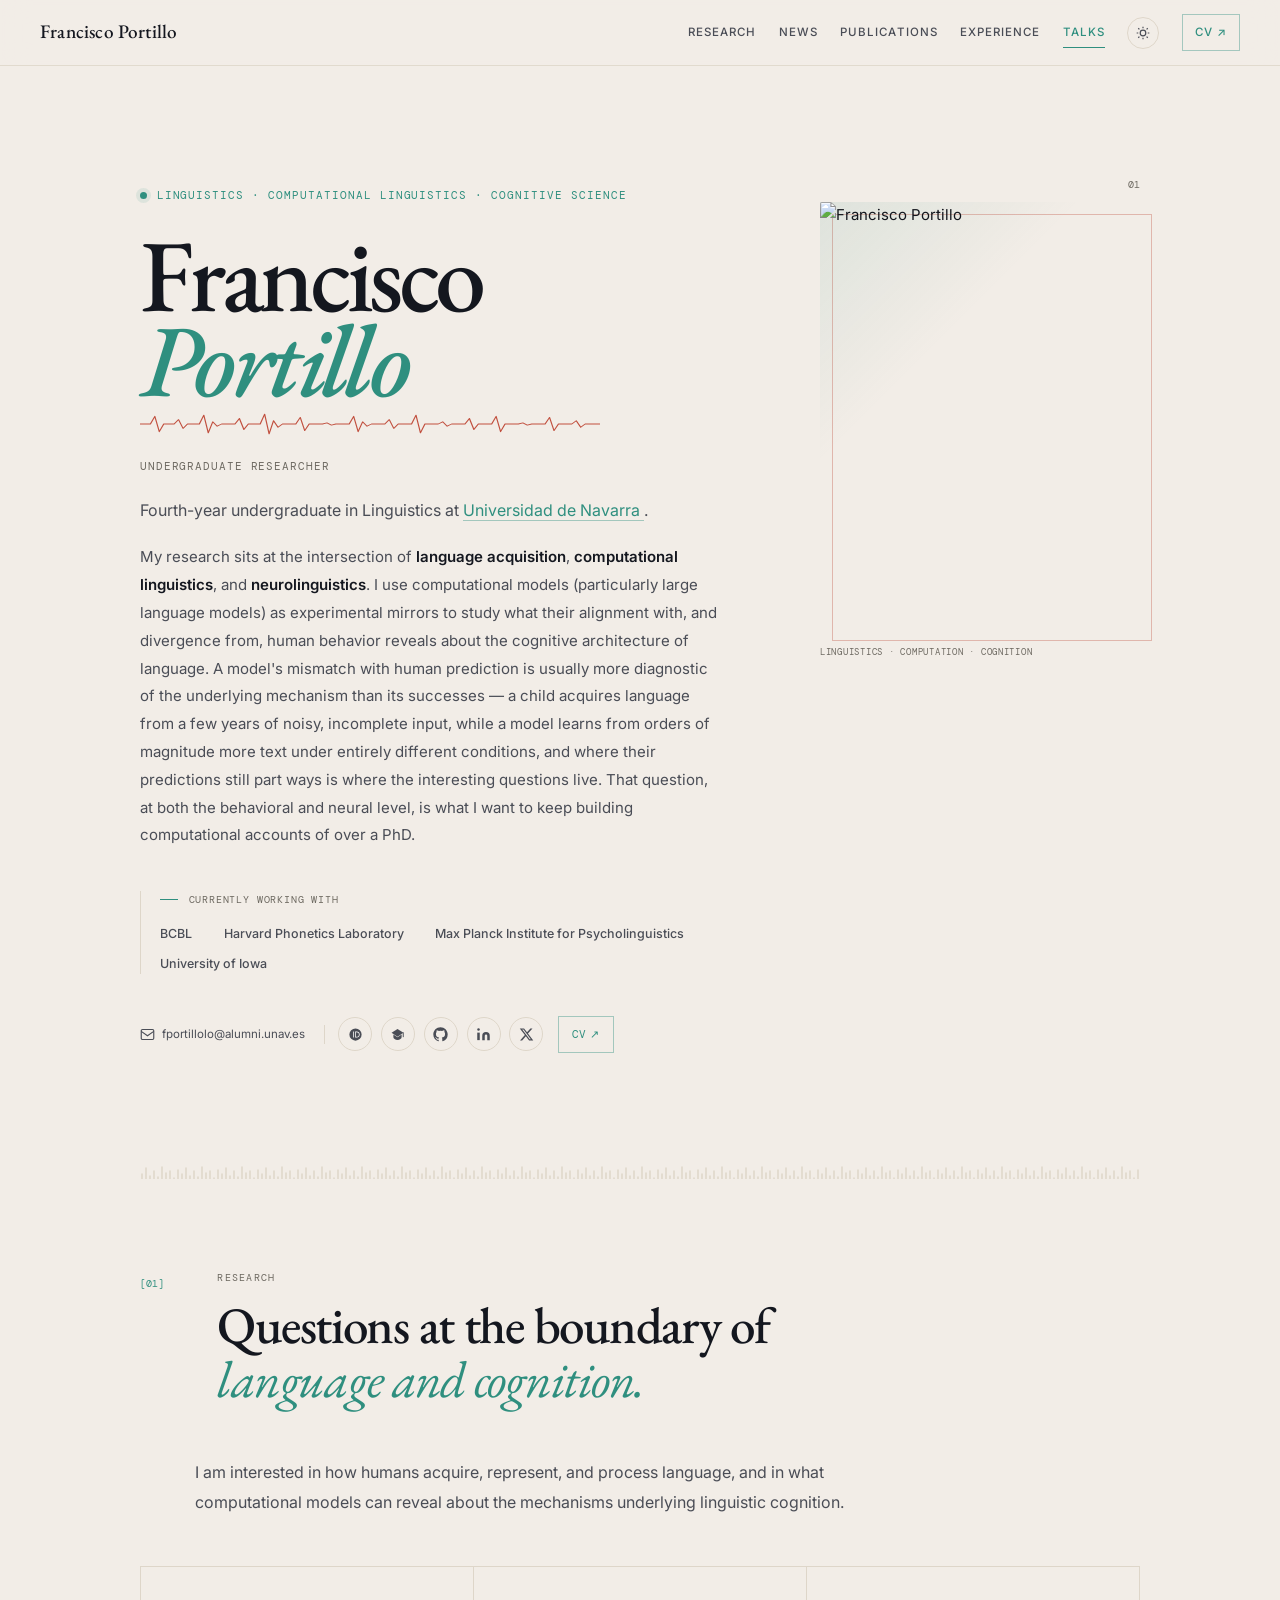
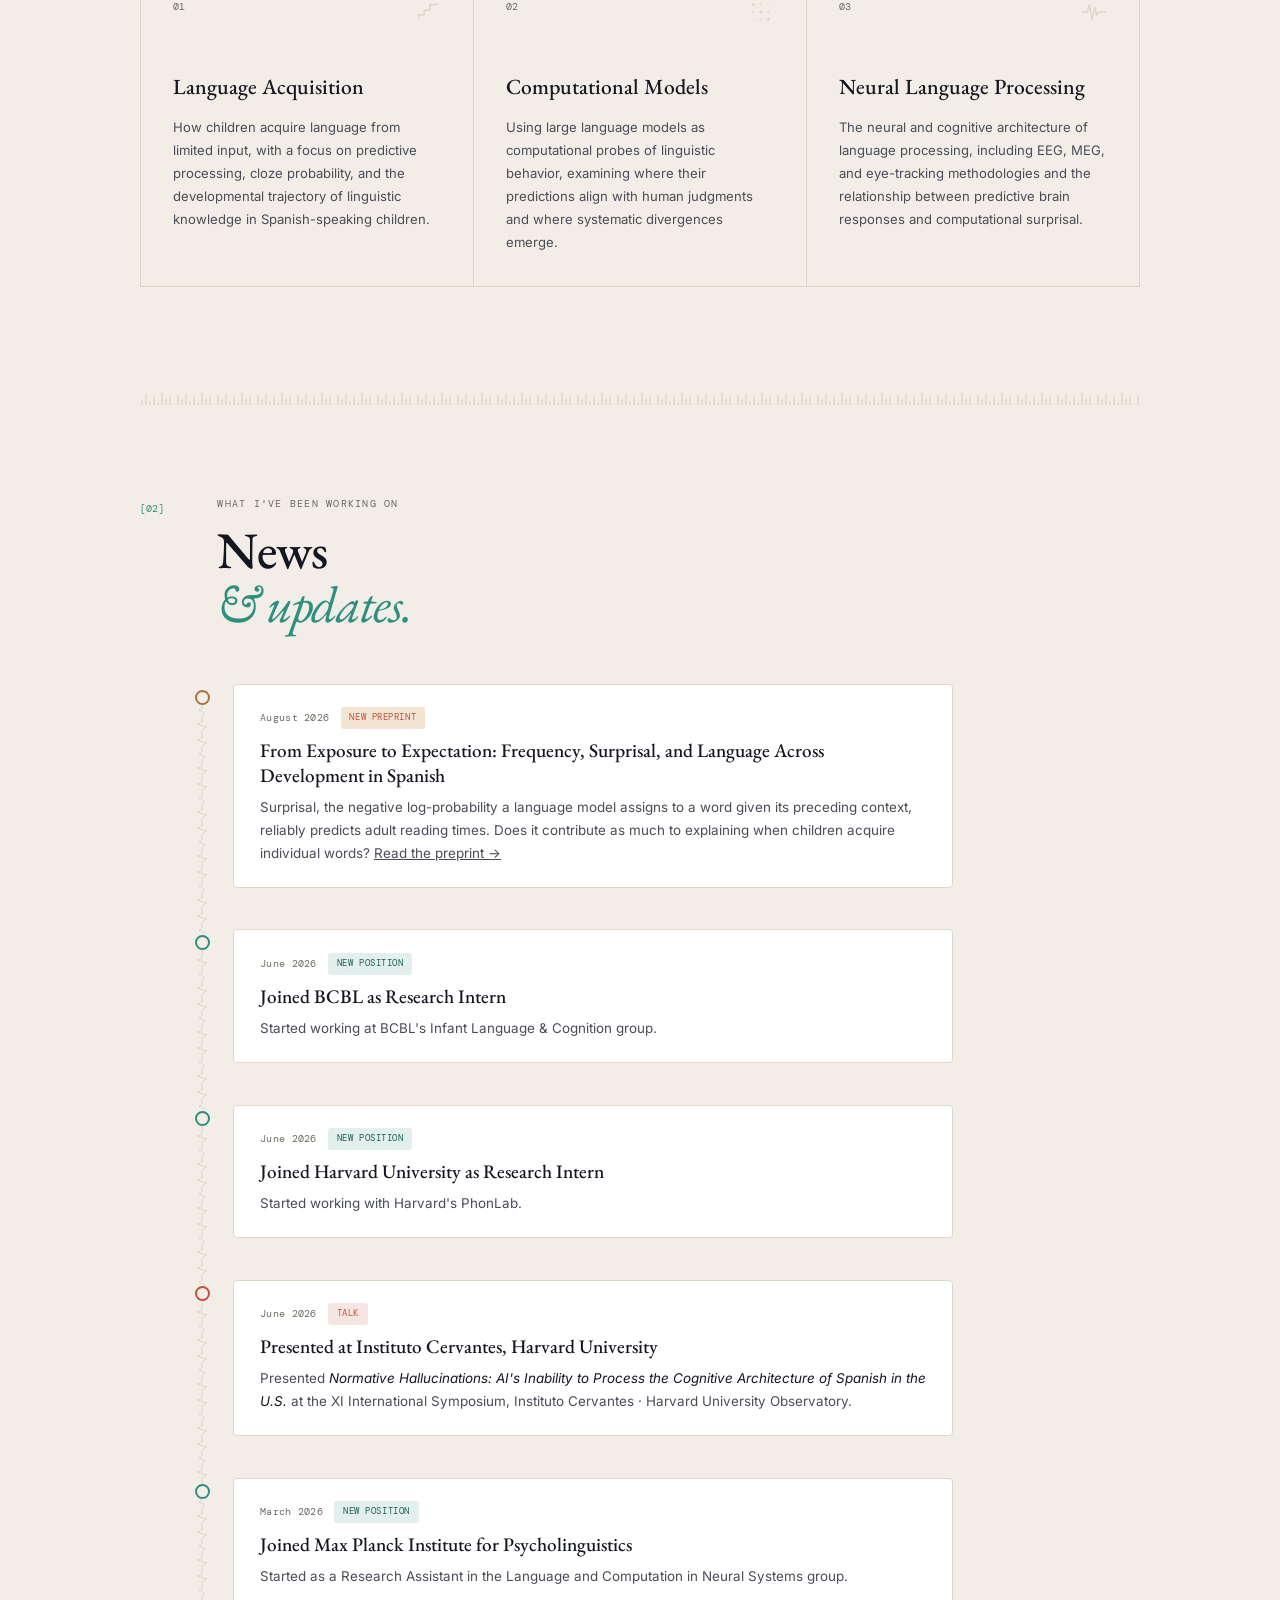
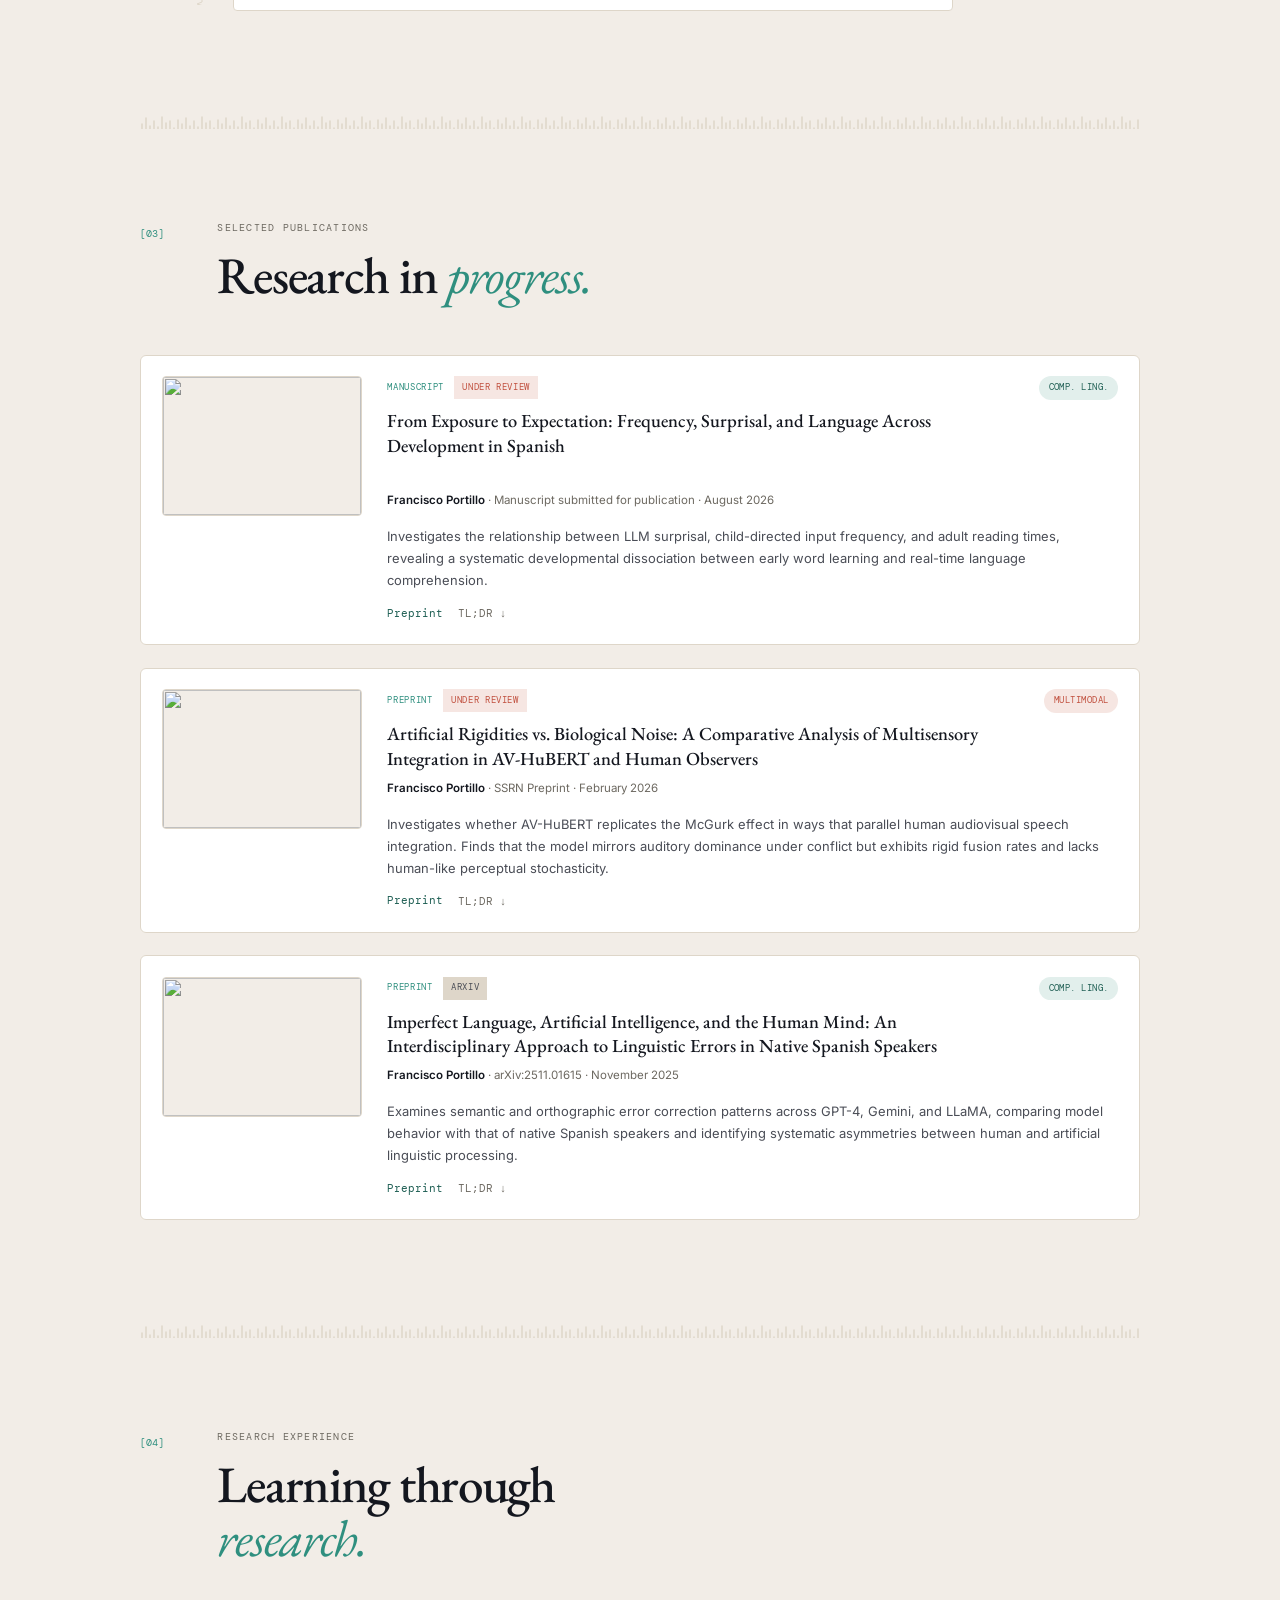
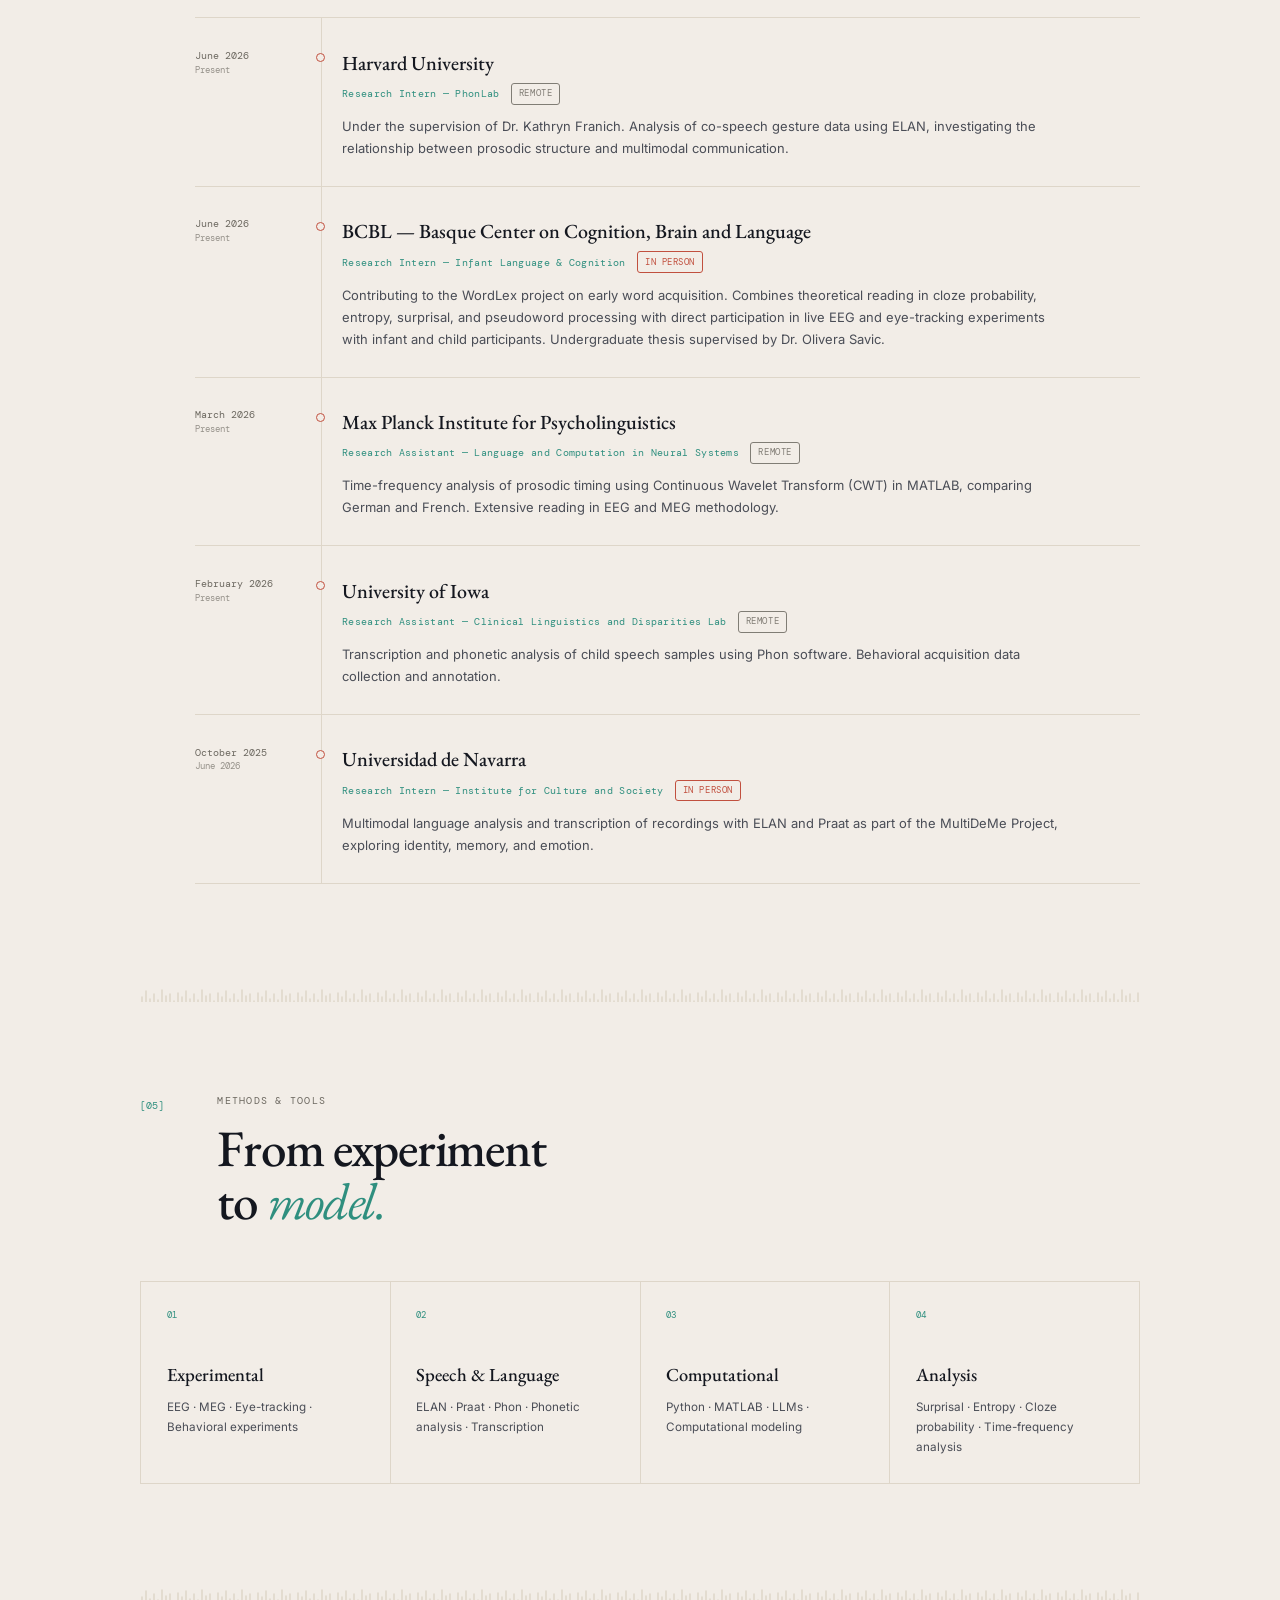
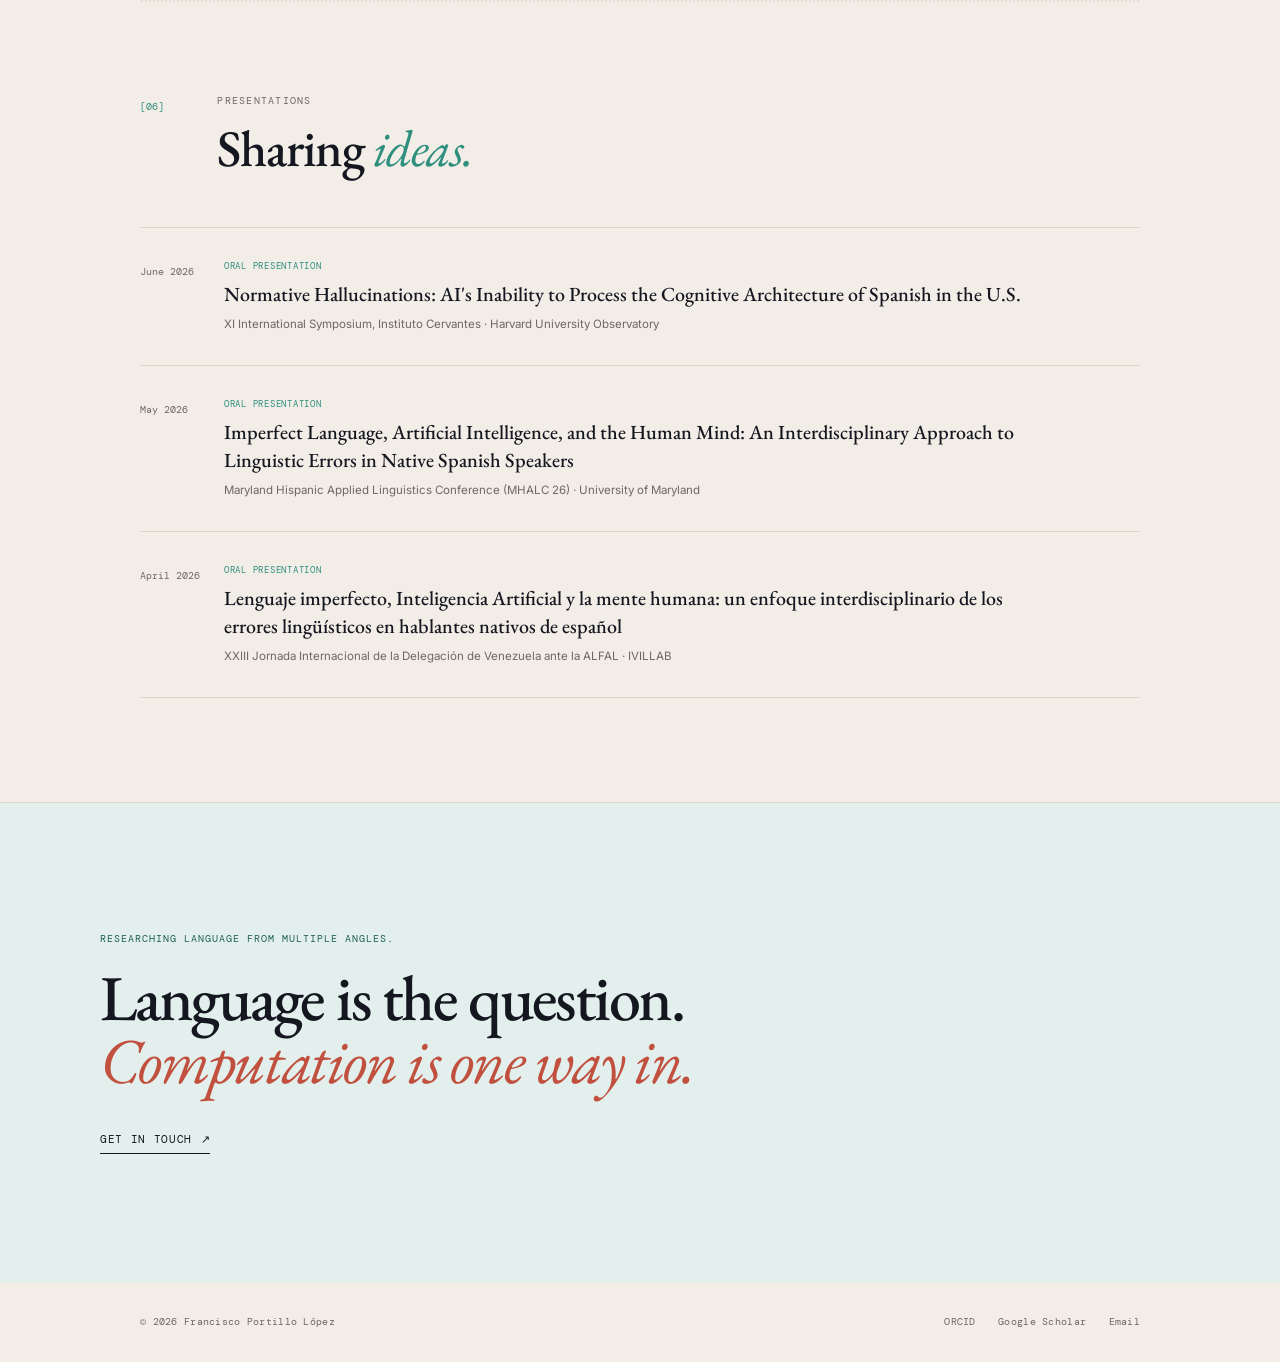
==== index.html @ a1f6de12 "Update index.html" ====
<!DOCTYPE html>
<html lang="en">
<head>
    <meta charset="UTF-8">
    <meta name="viewport" content="width=device-width, initial-scale=1.0">

    <title>Francisco Portillo — Linguistics, Cognitive Science & AI</title>

    <meta name="description"
          content="Francisco Portillo — undergraduate researcher working at the intersection of language acquisition, neurolinguistics, cognitive science, and computational linguistics.">

    <meta name="author" content="Francisco Portillo">

    <meta property="og:title"
          content="Francisco Portillo — Linguistics, Cognitive Science & AI">
    <meta property="og:description"
          content="Research in language acquisition, neurolinguistics, cognitive science, and computational linguistics.">
    <meta property="og:type" content="website">
    <meta property="og:image" content="https://fportillolo.github.io/og-image.png">
    <meta property="og:image:width" content="1200">
    <meta property="og:image:height" content="630">
    <meta property="og:url" content="https://fportillolo.github.io/">

    <meta name="twitter:card" content="summary_large_image">
    <meta name="twitter:title" content="Francisco Portillo — Linguistics, Cognitive Science & AI">
    <meta name="twitter:description" content="Research in language acquisition, neurolinguistics, cognitive science, and computational linguistics.">
    <meta name="twitter:image" content="https://fportillolo.github.io/og-image.png">

    <meta name="theme-color" content="#14171f">

    <link rel="icon" type="image/svg+xml" href="favicon.svg">


    <!-- Fonts -->
    <link rel="preconnect" href="https://fonts.googleapis.com">
    <link rel="preconnect" href="https://fonts.gstatic.com" crossorigin>

    <link href="https://fonts.googleapis.com/css2?family=DM+Mono:wght@400;500&family=EB+Garamond:ital,wght@0,400;0,500;0,600;1,400&family=Inter:wght@300;400;500;600&display=swap"
          rel="stylesheet">

    <link rel="stylesheet" href="style.css">

    <style>
        .hero-title-wrap { position: relative; }
        .token-row {
            position: absolute;
            top: 0.4rem;
            left: 2px;
            display: flex;
            flex-wrap: wrap;
            gap: 6px;
            pointer-events: none;
            animation: tokenFade 0.85s ease forwards;
            animation-delay: 0.1s;
        }
        .token {
            padding: 0.2rem 0.5rem;
            background: var(--bg-white, #fff);
            font-family: "DM Mono", monospace;
            font-size: 0.72rem;
            letter-spacing: 0.02em;
            border: 1px solid var(--rule, #ccc);
            border-radius: 3px;
        }
        .token:nth-child(1), .token:nth-child(2) { border-color: var(--accent, #2f8f7f); color: var(--accent-dark, #1f5f54); }
        .token:nth-child(3), .token:nth-child(4) { border-color: var(--coral, #c1503f); color: var(--coral, #c1503f); }
        @keyframes tokenFade {
            0% { opacity: 1; transform: translateY(0); }
            55% { opacity: 1; transform: translateY(0); }
            100% { opacity: 0; transform: translateY(-8px); }
        }
        @keyframes heroReveal {
            to { opacity: 1; transform: translateY(0); }
        }
        .hero-h1-reveal {
            opacity: 0;
            transform: translateY(18px);
            animation: heroReveal 0.7s cubic-bezier(.2,.7,.2,1) forwards;
            animation-delay: 0.42s;
        }
    </style>


    <!-- SEO Acadmico: Datos Estructurados -->
<script type="application/ld+json">
{
  "@context": "https://schema.org",
  "@type": "Person",
  "name": "Francisco Portillo López",
  "jobTitle": "Undergraduate Researcher in Linguistics",
  "affiliation": [
    { "@type": "Organization", "name": "Universidad de Navarra" },
    { "@type": "Organization", "name": "BCBL - Basque Center on Cognition, Brain and Language" },
    { "@type": "Organization", "name": "Harvard University" },
    { "@type": "Organization", "name": "Max Planck Institute for Psycholinguistics" },
    { "@type": "Organization", "name": "University of Iowa" }
  ],
  "sameAs": [
    "https://orcid.org/0009-0001-2580-5177",
    "https://scholar.google.es/citations?user=o-IwVyMAAAAJ&hl=en",
    "https://www.linkedin.com/in/franciscoportillolopez"
  ],
  "description": "Undergraduate researcher working at the intersection of language acquisition, neurolinguistics, cognitive science, and computational linguistics."
}
</script>
    <!-- SEO: Etiqueta Canonical -->
<link rel="canonical" href="https://fportillolo.github.io/" />
</head>

<body>

<!-- =========================
     PAGE PROGRESS
========================== -->

<div class="scroll-progress" aria-hidden="true"></div>


<!-- =========================
     NAVIGATION
========================== -->

<nav class="navbar" id="navbar">

    <a class="nav-name" href="#top">
        Francisco Portillo
    </a>

    <div class="nav-links">

        <a href="#research" data-section="research">Research</a>

        <a href="#news" data-section="news">
    News
</a>

        <a href="#publications" data-section="publications">
            Publications
        </a>

        <a href="#experience" data-section="experience">
            Experience
        </a>

        <a href="#talks" data-section="talks">
            Talks
        </a>

        <button class="theme-toggle" aria-label="Toggle dark mode">
            <svg class="icon-sun" viewBox="0 0 24 24" fill="none" stroke="currentColor" stroke-width="1.8" aria-hidden="true">
                <circle cx="12" cy="12" r="4.2"/>
                <path d="M12 2.5v2.4M12 19.1v2.4M4.9 4.9l1.7 1.7M17.4 17.4l1.7 1.7M2.5 12h2.4M19.1 12h2.4M4.9 19.1l1.7-1.7M17.4 6.6l1.7-1.7"/>
            </svg>
            <svg class="icon-moon" viewBox="0 0 24 24" fill="none" stroke="currentColor" stroke-width="1.8" aria-hidden="true">
                <path d="M20 14.8A8.4 8.4 0 1 1 9.2 4a6.6 6.6 0 0 0 10.8 10.8Z"/>
            </svg>
        </button>

        <a href="FranciscoPortillo_CV.pdf"
           target="_blank"
           rel="noopener noreferrer"
           class="nav-cv">
            CV ↗
        </a>

    </div>

</nav>


<main id="top">

<!-- =========================
     HERO
========================== -->

<header class="hero">

    <div class="hero-grid">

        <div class="hero-text">

            <div class="hero-kicker reveal">
                <span class="status-dot"></span>
                Linguistics · Computational Linguistics · Cognitive Science
            </div>


            <div class="hero-title-wrap">

                <div class="token-row" aria-hidden="true">
                    <span class="token">Fran</span><span class="token">cisco</span>
                    <span class="token">Port</span><span class="token">illo</span>
                </div>

                <h1 class="hero-h1-reveal">
                    Francisco<br>
                    <span>Portillo</span>
                </h1>

            </div>

            <svg class="hero-trace reveal reveal-delay-2" viewBox="0 0 620 40" preserveAspectRatio="none" aria-hidden="true">
                <path d="M0,20 L14,20 L20,6 L26,34 L32,20 L46,20 L52,12 L58,28 L64,20 L80,20 L86,4 L92,36 L98,16 L104,24 L110,20 L128,20 L134,10 L140,30 L146,20 L162,20 L168,2 L174,38 L180,14 L186,26 L192,20 L210,20 L216,8 L222,32 L228,20 L246,20 L252,18 L258,22 L264,20 L282,20 L288,6 L294,34 L300,16 L306,24 L312,20 L330,20 L336,12 L342,28 L348,20 L366,20 L372,4 L378,36 L384,20 L402,20 L408,16 L414,24 L420,20 L438,20 L444,10 L450,30 L456,20 L474,20 L480,6 L486,34 L492,20 L510,20 L516,18 L522,22 L528,20 L546,20 L552,8 L558,32 L564,20 L582,20 L588,14 L594,26 L600,20 L620,20"/>
            </svg>


            <p class="hero-role reveal reveal-delay-2">
                Undergraduate Researcher
            </p>


            <p class="intro reveal reveal-delay-2">

                Fourth-year undergraduate in Linguistics at
                <a href="https://www.unav.edu/"
                   target="_blank"
                   rel="noopener noreferrer"
                   class="institution-link">
                    Universidad de Navarra
                </a>.

            </p>


            <p class="research-statement reveal reveal-delay-3">

                My research sits at the intersection of
                <strong>language acquisition</strong>,
                <strong>computational linguistics</strong>, and
                <strong>neurolinguistics</strong>.

                I use computational models (particularly large language models)
                as experimental mirrors to study what their alignment with, and
                divergence from, human behavior reveals about the cognitive
                architecture of language. A model's mismatch with human
                prediction is usually more diagnostic of the underlying
                mechanism than its successes — a child acquires language from
                a few years of noisy, incomplete input, while a model learns
                from orders of magnitude more text under entirely different
                conditions, and where their predictions still part ways is
                where the interesting questions live. That question, at both
                the behavioral and neural level, is what I want to keep
                building computational accounts of over a PhD.

            </p>


            <!-- CURRENT RESEARCH -->

            <div class="current-work reveal reveal-delay-4">

                <div class="current-work-header">

                    <span class="current-line"></span>

                    <p>Currently working with</p>

                </div>


                <div class="institution-list">
                     <a href="https://www.bcbl.eu/en/research/research-groups/infant-language-cognition"
                       target="_blank"
                       rel="noopener noreferrer">
                        BCBL
                        <span>↗</span>
                    </a>

                    <a href="https://sites.harvard.edu/phonlab/"
                       target="_blank"
                       rel="noopener noreferrer">
                        Harvard Phonetics Laboratory
                        <span>↗</span>
                    </a>

                    <a href="https://www.mpi.nl/department/language-and-computation-neural-systems/19"
                       target="_blank"
                       rel="noopener noreferrer">
                        Max Planck Institute for Psycholinguistics
                        <span>↗</span>
                    </a>

                    <a href="https://cld.lab.uiowa.edu/"
                       target="_blank"
                       rel="noopener noreferrer">
                        University of Iowa
                        <span>↗</span>
                    </a>

                </div>

            </div>


            <!-- SOCIAL / ACADEMIC LINKS -->

            <div class="contact-row reveal reveal-delay-4">

                <!-- Email -->

                <a href="mailto:fportillolo@alumni.unav.es"
                   class="contact-link email-link"
                   aria-label="Email Francisco Portillo">

                    <svg viewBox="0 0 24 24"
                         fill="none"
                         stroke="currentColor"
                         stroke-width="1.8"
                         aria-hidden="true">

                        <rect x="2"
                              y="4"
                              width="20"
                              height="16"
                              rx="2"/>

                        <path d="m2 7 10 7 10-7"/>

                    </svg>

                    <span>fportillolo@alumni.unav.es</span>

                </a>


                <div class="social-divider"></div>


                <!-- ORCID -->

                <a href="https://orcid.org/0009-0001-2580-5177"
                   target="_blank"
                   rel="noopener noreferrer"
                   class="social-link"
                   aria-label="ORCID">

                    <svg viewBox="0 0 24 24"
                         fill="none"
                         aria-hidden="true">

                        <path d="M12 2.2a9.8 9.8 0 1 0 0 19.6 9.8 9.8 0 0 0 0-19.6Z"
                              fill="currentColor"/>

                        <path d="M8.3 7.2h1.2v9.6H8.3V7.2Zm3.1 0h2.6c2.9 0 4.7 1.8 4.7 4.8s-1.8 4.8-4.7 4.8h-2.6V7.2Zm1.2 1.1v7.4h1.3c2.1 0 3.6-1.3 3.6-3.7s-1.5-3.7-3.6-3.7h-1.3Z"
                              fill="white"/>

                    </svg>

                </a>


                <!-- Google Scholar -->

                <a href="https://scholar.google.es/citations?user=o-IwVyMAAAAJ&hl=en"
                   target="_blank"
                   rel="noopener noreferrer"
                   class="social-link"
                   aria-label="Google Scholar">

                    <svg viewBox="0 0 24 24"
                         fill="none"
                         aria-hidden="true">

                        <path d="M12 3 2.5 9.3 12 15.6l9.5-6.3L12 3Z"
                              fill="currentColor"/>

                        <path d="M5.4 12.1v4.4c0 2.3 3 4.2 6.6 4.2s6.6-1.9 6.6-4.2v-4.4l-6.6 4.4-6.6-4.4Z"
                              fill="currentColor"/>

                        <path d="M21.2 9.2v6.4"
                              stroke="currentColor"
                              stroke-width="1.5"
                              stroke-linecap="round"/>

                    </svg>

                </a>


                <!-- GitHub -->

                <a href="https://github.com/fportillolo"
                   target="_blank"
                   rel="noopener noreferrer"
                   class="social-link"
                   aria-label="GitHub">

                    <svg viewBox="0 0 24 24"
                         fill="currentColor"
                         aria-hidden="true">

                        <path d="M12 .5C5.65.5.5 5.65.5 12c0 5.08 3.29 9.38 7.86 10.9.58.1.79-.25.79-.55v-2.12c-3.2.7-3.87-1.54-3.87-1.54-.53-1.33-1.28-1.68-1.28-1.68-1.04-.71.08-.7.08-.7 1.15.08 1.76 1.18 1.76 1.18 1.03 1.76 2.7 1.25 3.36.96.1-.75.4-1.25.73-1.54-2.55-.29-5.23-1.28-5.23-5.69 0-1.26.45-2.29 1.18-3.1-.12-.29-.51-1.47.11-3.06 0 0 .96-.31 3.15 1.18a10.9 10.9 0 0 1 5.74 0c2.19-1.49 3.15-1.18 3.15-1.18.62 1.59.23 2.77.11 3.06.73.81 1.18 1.84 1.18 3.1 0 4.42-2.69 5.4-5.25 5.68.41.35.78 1.05.78 2.12v3.14c0 .3.21.66.8.55A11.51 11.51 0 0 0 23.5 12C23.5 5.65 18.35.5 12 .5Z"/>

                    </svg>

                </a>


                <!-- LinkedIn -->

                <a href="https://www.linkedin.com/in/franciscoportillolopez"
                   target="_blank"
                   rel="noopener noreferrer"
                   class="social-link"
                   aria-label="LinkedIn">

                    <svg viewBox="0 0 24 24"
                         fill="currentColor"
                         aria-hidden="true">

                        <path d="M16 8a6 6 0 0 1 6 6v7h-4v-7a2 2 0 0 0-2-2 2 2 0 0 0-2 2v7h-4v-7a6 6 0 0 1 6-6z"/>

                        <rect x="2"
                              y="9"
                              width="4"
                              height="12"/>

                        <circle cx="4"
                                cy="4"
                                r="2"/>

                    </svg>

                </a>


                <!-- X -->

                <a href="https://x.com/fportillolo"
                   target="_blank"
                   rel="noopener noreferrer"
                   class="social-link"
                   aria-label="X">

                    <svg viewBox="0 0 24 24"
                         fill="currentColor"
                         aria-hidden="true">

                        <path d="M18.244 2.25h3.308l-7.227 8.26 8.502 11.24H16.17l-5.214-6.817-5.963 6.817H1.684l7.73-8.835L1.254 2.25H8.08l4.713 6.231 5.45-6.231Zm-1.161 17.52h1.833L7.084 3.823H5.117L17.083 19.77Z"/>

                    </svg>

                </a>


                <a href="FranciscoPortillo_CV.pdf"
                   target="_blank"
                   rel="noopener noreferrer"
                   class="cv-link">

                    CV <span>↗</span>

                </a>

            </div>

        </div>


        <!-- PORTRAIT -->

        <div class="hero-photo reveal reveal-delay-2">

            <div class="photo-number">01</div>

            <div class="photo-frame">

                <img src="photo.jpg"
                     alt="Francisco Portillo">

            </div>

            <div class="photo-caption">
                Linguistics · Computation · Cognition
            </div>

        </div>

    </div>

</header>


<!-- =========================
     RESEARCH
========================== -->

<section id="research">

    <div class="section-heading">

        <span class="section-number">01</span>

        <div>
            <p class="section-label">Research</p>
            <h2>Questions at the boundary of<br><em>language and cognition.</em></h2>
        </div>

    </div>


    <div class="research-intro">

        <p>
            I am interested in how humans acquire, represent, and process
            language, and in what computational models can reveal about the
            mechanisms underlying linguistic cognition.
        </p>

    </div>


    <div class="interests-grid">

        <a class="interest-cell" href="language-acquisition.html">

            <div class="interest-top">
                <span class="interest-number">01</span>
                <svg class="interest-icon" viewBox="0 0 28 28" aria-hidden="true">
                    <path d="M4 21 L4 17 L10 17 L10 12 L16 12 L16 6 L24 6" fill="none" stroke="currentColor" stroke-width="1.6" stroke-linecap="round" stroke-linejoin="round"/>
                </svg>
            </div>

            <h3>Language Acquisition</h3>

            <p>
                How children acquire language from limited input, with a focus
                on predictive processing, cloze probability, and the
                developmental trajectory of linguistic knowledge in
                Spanish-speaking children.
            </p>

            <span class="cell-arrow">↗</span>

        </a>


        <a class="interest-cell" href="computational-models.html">

            <div class="interest-top">
                <span class="interest-number">02</span>
                <svg class="interest-icon" viewBox="0 0 28 28" aria-hidden="true">
                    <circle cx="6" cy="6" r="1.6" fill="currentColor"/>
                    <circle cx="14" cy="6" r="1.6" fill="currentColor" opacity="0.5"/>
                    <circle cx="22" cy="6" r="1.6" fill="currentColor" opacity="0.25"/>
                    <circle cx="6" cy="14" r="1.6" fill="currentColor" opacity="0.5"/>
                    <circle cx="14" cy="14" r="1.6" fill="currentColor"/>
                    <circle cx="22" cy="14" r="1.6" fill="currentColor" opacity="0.5"/>
                    <circle cx="6" cy="22" r="1.6" fill="currentColor" opacity="0.25"/>
                    <circle cx="14" cy="22" r="1.6" fill="currentColor" opacity="0.5"/>
                    <circle cx="22" cy="22" r="1.6" fill="currentColor"/>
                </svg>
            </div>

            <h3>Computational Models</h3>

            <p>
                Using large language models as computational probes of
                linguistic behavior, examining where their predictions align
                with human judgments and where systematic divergences emerge.
            </p>

            <span class="cell-arrow">↗</span>

        </a>


        <a class="interest-cell" href="neural-language-processing.html">

            <div class="interest-top">
                <span class="interest-number">03</span>
                <svg class="interest-icon" viewBox="0 0 28 28" aria-hidden="true">
                    <path d="M2 14 L7 14 L9 6 L12 22 L15 9 L17 18 L19 14 L26 14" fill="none" stroke="currentColor" stroke-width="1.6" stroke-linecap="round" stroke-linejoin="round"/>
                </svg>
            </div>

            <h3>Neural Language Processing</h3>

            <p>
                The neural and cognitive architecture of language processing,
                including EEG, MEG, and eye-tracking methodologies and the
                relationship between predictive brain responses and
                computational surprisal.
            </p>

            <span class="cell-arrow">↗</span>

        </a>

    </div>

</section>

<!-- =========================
     NEWS & UPDATES
========================== -->

<section id="news">

<div class="section-heading">

    <span class="section-number">02</span>

    <div>
        <p class="section-label">What I've been working on</p>
        <h2>News<br><em>&amp; updates.</em></h2>
    </div>

</div>


<div class="news-timeline">
<article class="news-node" data-type="publication">
    <span class="node-marker"></span>
    <div class="node-content">
        <div class="node-topline">
            <span class="node-date">August 2026</span>
            <span class="node-tag">New preprint</span>
        </div>
        <h3>From Exposure to Expectation: Frequency, Surprisal, and Language Across Development in Spanish</h3>
        <p>
            Surprisal, the negative log-probability a language model assigns to a word given its preceding context, 
            reliably predicts adult reading times. Does it contribute as much to explaining when children acquire individual words?
            <a href="https://arxiv.org/abs/2608.22452" target="_blank" rel="noopener">Read the preprint →</a>
        </p>
    </div>
</article>

    <article class="news-node" data-type="join">

        <span class="node-marker"></span>

        <div class="node-content">

            <div class="node-topline">
                <span class="node-date">June 2026</span>
                <span class="node-tag">New position</span>
            </div>

            <h3>Joined BCBL as Research Intern</h3>

            <p>
                Started working at BCBL's Infant Language &amp; Cognition group.
            </p>

        </div>

    </article>


    <article class="news-node" data-type="join">

        <span class="node-marker"></span>

        <div class="node-content">

            <div class="node-topline">
                <span class="node-date">June 2026</span>
                <span class="node-tag">New position</span>
            </div>

            <h3>Joined Harvard University as Research Intern</h3>

            <p>
                Started working with Harvard's PhonLab.
            </p>

        </div>

    </article>


    <article class="news-node" data-type="talk">

        <span class="node-marker"></span>

        <div class="node-content">

            <div class="node-topline">
                <span class="node-date">June 2026</span>
                <span class="node-tag">Talk</span>
            </div>

            <h3>Presented at Instituto Cervantes, Harvard University</h3>

            <p>
                Presented <em>Normative Hallucinations: AI's Inability to
                Process the Cognitive Architecture of Spanish in the U.S.</em>
                at the XI International Symposium, Instituto Cervantes ·
                Harvard University Observatory.
            </p>

        </div>

    </article>


    <article class="news-node" data-type="join">

        <span class="node-marker"></span>

        <div class="node-content">

            <div class="node-topline">
                <span class="node-date">March 2026</span>
                <span class="node-tag">New position</span>
            </div>

            <h3>Joined Max Planck Institute for Psycholinguistics</h3>

            <p>
                Started as a Research Assistant in the Language and
                Computation in Neural Systems group.
            </p>

        </div>

    </article>

</div>

</section>

    
<!-- =========================
     PUBLICATIONS
========================== -->
<section id="publications">

    <div class="section-heading">

        <span class="section-number">03</span>

        <div>
            <p class="section-label">Selected Publications</p>
            <h2>Research in <em>progress.</em></h2>
        </div>

    </div>


    <div class="pub-list">

        <article class="pub-item">

            <div class="pub-thumb">
                <img src="fig4-summary.png" alt="">
            </div>

            <span class="pub-category">Comp. ling.</span>

            <div class="pub-content">

                <div class="pub-topline">

                    <span class="pub-type">MANUSCRIPT</span>

                    <span class="pub-status">
                        Under Review
                    </span>

                </div>


                <h3>
                    <a href="https://arxiv.org/abs/2608.22452"
                       target="_blank"
                       rel="noopener noreferrer">
                    From Exposure to Expectation: Frequency, Surprisal, and Language Across Development in Spanish
                </h3>
                        <span class="title-arrow">↗</span>

                    </a>


                <p class="pub-meta">
                    <strong>Francisco Portillo</strong> · Manuscript submitted for publication · August 2026
                </p>


                <p class="pub-description">
                    Investigates the relationship between LLM surprisal,
                    child-directed input frequency, and adult reading times,
                    revealing a systematic developmental dissociation between
                    early word learning and real-time language comprehension.
                </p>


                <div class="pub-tags">
                    <a href="#">Preprint</a>
                    <span class="tldr">TL;DR ↓</span>
                </div>

            </div>

        </article>


        <article class="pub-item">

            <div class="pub-thumb">
                <img src="images/pub-avhubert-mcgurk.jpg" alt="">
            </div>

            <span class="pub-category coral">Multimodal</span>

            <div class="pub-content">

                <div class="pub-topline">

                    <span class="pub-type">PREPRINT</span>

                    <span class="pub-status">
                        Under Review
                    </span>

                </div>


                <h3>
                    <a href="https://papers.ssrn.com/sol3/papers.cfm?abstract_id=6844390"
                       target="_blank"
                       rel="noopener noreferrer">

                        Artificial Rigidities vs. Biological Noise:
                        A Comparative Analysis of Multisensory Integration
                        in AV-HuBERT and Human Observers

                        <span class="title-arrow">↗</span>

                    </a>
                </h3>


                <p class="pub-meta">
                    <strong>Francisco Portillo</strong> · SSRN Preprint · February 2026
                </p>


                <p class="pub-description">
                    Investigates whether AV-HuBERT replicates the McGurk effect
                    in ways that parallel human audiovisual speech integration.
                    Finds that the model mirrors auditory dominance under conflict
                    but exhibits rigid fusion rates and lacks human-like
                    perceptual stochasticity.
                </p>


                <div class="pub-tags">
                    <a href="https://papers.ssrn.com/sol3/papers.cfm?abstract_id=6844390" target="_blank" rel="noopener noreferrer">Preprint</a>
                    <span class="tldr">TL;DR ↓</span>
                </div>

            </div>

        </article>


        <article class="pub-item">

            <div class="pub-thumb">
                <img src="images/pub-imperfect-language.jpg" alt="">
            </div>

            <span class="pub-category">Comp. ling.</span>

            <div class="pub-content">

                <div class="pub-topline">

                    <span class="pub-type">PREPRINT</span>

                    <span class="pub-status neutral">
                        arXiv
                    </span>

                </div>


                <h3>
                    <a href="https://arxiv.org/abs/2511.01615"
                       target="_blank"
                       rel="noopener noreferrer">

                        Imperfect Language, Artificial Intelligence,
                        and the Human Mind: An Interdisciplinary Approach
                        to Linguistic Errors in Native Spanish Speakers

                        <span class="title-arrow">↗</span>

                    </a>
                </h3>


                <p class="pub-meta">
                    <strong>Francisco Portillo</strong> · arXiv:2511.01615 · November 2025
                </p>


                <p class="pub-description">
                    Examines semantic and orthographic error correction patterns
                    across GPT-4, Gemini, and LLaMA, comparing model behavior
                    with that of native Spanish speakers and identifying
                    systematic asymmetries between human and artificial
                    linguistic processing.
                </p>


                <div class="pub-tags">
                    <a href="https://arxiv.org/abs/2511.01615" target="_blank" rel="noopener noreferrer">Preprint</a>
                    <span class="tldr">TL;DR ↓</span>
                </div>

            </div>

        </article>

    </div>

</section>


<!-- =========================
     EXPERIENCE
========================== -->

<section id="experience">

    <div class="section-heading">

        <span class="section-number">04</span>

        <div>
            <p class="section-label">Research Experience</p>
            <h2>Learning through<br><em>research.</em></h2>
        </div>

    </div>


    <div class="positions-list">


        <article class="position-item">

            <div class="position-period">
                <span>June 2026</span>
                <small>Present</small>
            </div>


            <div class="position-marker"></div>


            <div class="position-content">

                <h3>Harvard University</h3>

                <p class="position-role">
                    Research Intern — PhonLab
                    <span class="mode-tag mode-remote">Remote</span>
                </p>

                <p>
                    Under the supervision of Dr. Kathryn Franich. Analysis of
                    co-speech gesture data using ELAN, investigating the
                    relationship between prosodic structure and multimodal
                    communication.
                </p>

            </div>

        </article>


        <article class="position-item">

            <div class="position-period">
                <span>June 2026</span>
                <small>Present</small>
            </div>


            <div class="position-marker"></div>


            <div class="position-content">

                <h3>
                    BCBL — Basque Center on Cognition, Brain and Language
                </h3>

                <p class="position-role">
                    Research Intern — Infant Language &amp; Cognition
                    <span class="mode-tag mode-inperson">In person</span>
                </p>

                <p>
                    Contributing to the WordLex project on early word acquisition.
                    Combines theoretical reading in cloze probability, entropy,
                    surprisal, and pseudoword processing with direct participation
                    in live EEG and eye-tracking experiments with infant and child
                    participants. Undergraduate thesis supervised by Dr. Olivera Savic.
                </p>

            </div>

        </article>


        <article class="position-item">

            <div class="position-period">
                <span>March 2026</span>
                <small>Present</small>
            </div>


            <div class="position-marker"></div>


            <div class="position-content">

                <h3>
                    Max Planck Institute for Psycholinguistics
                </h3>

                <p class="position-role">
                    Research Assistant — Language and Computation in Neural Systems
                    <span class="mode-tag mode-remote">Remote</span>
                </p>

                <p>
                    Time-frequency analysis of prosodic timing using Continuous
                    Wavelet Transform (CWT) in MATLAB, comparing German and French.
                    Extensive reading in EEG and MEG methodology.
                </p>

            </div>

        </article>


        <article class="position-item">

            <div class="position-period">
                <span>February 2026</span>
                <small>Present</small>
            </div>


            <div class="position-marker"></div>


            <div class="position-content">

                <h3>University of Iowa</h3>

                <p class="position-role">
                    Research Assistant — Clinical Linguistics and Disparities Lab
                    <span class="mode-tag mode-remote">Remote</span>
                </p>

                <p>
                    Transcription and phonetic analysis of child speech samples
                    using Phon software. Behavioral acquisition data collection
                    and annotation.
                </p>

            </div>

        </article>


        <article class="position-item">

            <div class="position-period">
                <span>October 2025</span>
                <small>June 2026</small>
            </div>


            <div class="position-marker"></div>


            <div class="position-content">

                <h3>Universidad de Navarra</h3>

                <p class="position-role">
                    Research Intern — Institute for Culture and Society
                    <span class="mode-tag mode-inperson">In person</span>
                </p>

                <p>
                    Multimodal language analysis and transcription of recordings
                    with ELAN and Praat as part of the MultiDeMe Project,
                    exploring identity, memory, and emotion.
                </p>

            </div>

        </article>

    </div>

</section>


<!-- =========================
     METHODS
========================== -->

<section id="methods">

    <div class="section-heading">

        <span class="section-number">05</span>

        <div>
            <p class="section-label">Methods &amp; Tools</p>
            <h2>From experiment<br>to <em>model.</em></h2>
        </div>

    </div>


    <div class="methods-grid">

        <div class="method-group">

            <span class="method-index">01</span>

            <h3>Experimental</h3>

            <p>
                EEG · MEG · Eye-tracking · Behavioral experiments
            </p>

        </div>


        <div class="method-group">

            <span class="method-index">02</span>

            <h3>Speech &amp; Language</h3>

            <p>
                ELAN · Praat · Phon · Phonetic analysis · Transcription
            </p>

        </div>


        <div class="method-group">

            <span class="method-index">03</span>

            <h3>Computational</h3>

            <p>
                Python · MATLAB · LLMs · Computational modeling
            </p>

        </div>


        <div class="method-group">

            <span class="method-index">04</span>

            <h3>Analysis</h3>

            <p>
                Surprisal · Entropy · Cloze probability · Time-frequency analysis
            </p>

        </div>

    </div>

</section>


<!-- =========================
     PRESENTATIONS
========================== -->

<section id="talks">

    <div class="section-heading">

        <span class="section-number">06</span>

        <div>
            <p class="section-label">Presentations</p>
            <h2>Sharing <em>ideas.</em></h2>
        </div>

    </div>


    <div class="talks-list">


        <article class="talk-item">

            <span class="talk-year">June 2026</span>

            <div class="talk-content">

                <span class="talk-type">
                    Oral Presentation
                </span>

                <h3>
                    Normative Hallucinations: AI's Inability to Process
                    the Cognitive Architecture of Spanish in the U.S.
                </h3>

                <p>
                    XI International Symposium, Instituto Cervantes ·
                    Harvard University Observatory
                </p>

            </div>

        </article>


        <article class="talk-item">

            <span class="talk-year">May 2026</span>

            <div class="talk-content">

                <span class="talk-type">
                    Oral Presentation
                </span>

                <h3>
                    Imperfect Language, Artificial Intelligence, and the
                    Human Mind: An Interdisciplinary Approach to Linguistic
                    Errors in Native Spanish Speakers
                </h3>

                <p>
                    Maryland Hispanic Applied Linguistics Conference (MHALC 26) ·
                    University of Maryland
                </p>

            </div>

        </article>


        <article class="talk-item">

            <span class="talk-year">April 2026</span>

            <div class="talk-content">

                <span class="talk-type">
                    Oral Presentation
                </span>

                <h3>
                    Lenguaje imperfecto, Inteligencia Artificial y la mente
                    humana: un enfoque interdisciplinario de los errores
                    lingüísticos en hablantes nativos de español
                </h3>

                <p>
                    XXIII Jornada Internacional de la Delegación de Venezuela
                    ante la ALFAL · IVILLAB
                </p>

            </div>

        </article>

    </div>

</section>


<!-- =========================
     CLOSING
========================== -->

<section class="closing">

    <div class="closing-inner">

        <p class="closing-label">
            Researching language from multiple angles.
        </p>

        <h2>
            Language is the question.<br>
            <em>Computation is one way in.</em>
        </h2>

        <a href="mailto:fportillolo@alumni.unav.es"
           class="closing-link">

            Get in touch
            <span>↗</span>

        </a>

    </div>

</section>
<div class="lightbox-overlay" id="lightbox">
    <button class="lightbox-close" id="lightboxClose" aria-label="Cerrar">✕</button>
    <img src="" alt="" id="lightboxImg">
</div>
</main>


<!-- =========================
     FOOTER
========================== -->

<footer>

    <div class="footer-left">
        © 2026 Francisco Portillo López
    </div>

    <div class="footer-right">

        <a href="https://orcid.org/0009-0001-2580-5177"
           target="_blank"
           rel="noopener noreferrer">
            ORCID
        </a>

        <a href="https://scholar.google.es/citations?user=o-IwVyMAAAAJ&hl=en"
           target="_blank"
           rel="noopener noreferrer">
            Google Scholar
        </a>

        <a href="mailto:fportillolo@alumni.unav.es">
            Email
        </a>

    </div>

</footer>


<!-- =========================
     JAVASCRIPT
========================== -->

<script>


/* -------------------------
   DARK MODE TOGGLE
------------------------- */
const themeToggleBtn = document.querySelector(".theme-toggle");

if (themeToggleBtn) {
    const applyStoredTheme = () => {
        const prefersDark = window.matchMedia("(prefers-color-scheme: dark)").matches;
        document.documentElement.setAttribute("data-theme", prefersDark ? "dark" : "light");
    };
    applyStoredTheme();

    themeToggleBtn.addEventListener("click", () => {
        const currentTheme = document.documentElement.getAttribute('data-theme');
        const newTheme = currentTheme === 'dark' ? 'light' : 'dark';
        document.documentElement.setAttribute('data-theme', newTheme);
    });
}
    
    /* -------------------------
       NAVBAR SCROLL EFFECT
    ------------------------- */

    const navbar = document.getElementById("navbar");

    window.addEventListener("scroll", () => {

        if (window.scrollY > 40) {
            navbar.classList.add("scrolled");
        } else {
            navbar.classList.remove("scrolled");
        }

    });


    /* -------------------------
       SCROLL PROGRESS
    ------------------------- */

    const progress = document.querySelector(".scroll-progress");

    window.addEventListener("scroll", () => {

        const scrollTop = window.scrollY;

        const documentHeight =
            document.documentElement.scrollHeight -
            window.innerHeight;

        const percentage =
            documentHeight > 0
                ? (scrollTop / documentHeight) * 100
                : 0;

        progress.style.width = percentage + "%";

    });


    /* -------------------------
       REVEAL ON SCROLL
    ------------------------- */

    const revealElements =
        document.querySelectorAll(
            ".section-heading, .research-intro, .interest-cell, .pub-item, .position-item, .method-group, .talk-item, .closing-inner"
        );


    const revealObserver = new IntersectionObserver(
        (entries, observer) => {

            entries.forEach(entry => {

                if (entry.isIntersecting) {

                    entry.target.classList.add("visible");

                    observer.unobserve(entry.target);

                }

            });

        },
        {
            threshold: 0.12
        }
    );


    revealElements.forEach(element => {

        element.classList.add("scroll-reveal");

        revealObserver.observe(element);

    });


    /* -------------------------
       ACTIVE NAVIGATION
    ------------------------- */

    const sections =
        document.querySelectorAll("main section[id]");

    const navLinks =
        document.querySelectorAll(
            ".nav-links a[data-section]"
        );


    const sectionObserver = new IntersectionObserver(
        entries => {

            entries.forEach(entry => {

                if (entry.isIntersecting) {

                    navLinks.forEach(link => {

                        link.classList.remove("active");

                    });


                    const activeLink =
                        document.querySelector(
                            `.nav-links a[data-section="${entry.target.id}"]`
                        );


                    if (activeLink) {
                        activeLink.classList.add("active");
                    }

                }

            });

        },
        {
            rootMargin: "-35% 0px -55% 0px"
        }
    );


    sections.forEach(section => {

        sectionObserver.observe(section);

    });


    /* -------------------------
       REDUCED MOTION
    ------------------------- */

    if (
        window.matchMedia(
            "(prefers-reduced-motion: reduce)"
        ).matches
    ) {

        document.documentElement.style.scrollBehavior = "auto";

    }


    /* -------------------------
   LIGHTBOX
------------------------- */
const lightbox = document.getElementById("lightbox");
const lightboxImg = document.getElementById("lightboxImg");
const lightboxClose = document.getElementById("lightboxClose");

function openLightbox(src, alt) {
    lightboxImg.src = src;
    lightboxImg.alt = alt || "";
    lightbox.classList.add("open");
    document.body.style.overflow = "hidden";
}

function closeLightbox() {
    lightbox.classList.remove("open");
    document.body.style.overflow = "";
}

document.querySelectorAll(".pub-thumb img").forEach(img => {
    img.addEventListener("click", () => {
        openLightbox(img.src, img.alt);
    });
});

lightboxClose.addEventListener("click", closeLightbox);

lightbox.addEventListener("click", (e) => {
    if (e.target === lightbox) closeLightbox();
});

document.addEventListener("keydown", (e) => {
    if (e.key === "Escape") closeLightbox();
});
</script>

</body>
</html>
---- style.css ----
/* =========================================================
   FRANCISCO PORTILLO
   Academic Research Website — "Espectrograma"
   ========================================================= */


/* =======================================================
   RESET
   ======================================================== */

*,
*::before,
*::after {
    box-sizing: border-box;
    margin: 0;
    padding: 0;
}


html {
    scroll-behavior: smooth;
}


body {
    font-family: "Inter", sans-serif;
    background: var(--bg);
    color: var(--ink);
    font-size: 15px;
    line-height: 1.7;
    overflow-x: hidden;
    transition: background 0.3s ease, color 0.3s ease;
}


img {
    max-width: 100%;
}


a {
    color: inherit;
}


::selection {
    background: var(--accent-light);
    color: var(--ink);
}


/* =========================================================
   VARIABLES
   ========================================================= */

:root {

    --ink: #14171f;
    --ink-soft: #4a4d56;
    --ink-muted: #6d6961;
    --gold: #a6763d;
    --gold-light: #f2e6d3;

    --bg: #f2ede7;
    --bg-white: #ffffff;

    --rule: #ded6c9;
    --rule-rgb: 222, 214, 201;

    --accent: #2f8f7f;
    --accent-dark: #1f5f54;
    --accent-light: #e2efec;

    --coral: #c1503f;
    --coral-light: #f6e6e2;

    --serif: "EB Garamond", Georgia, serif;
    --sans: "Inter", Arial, sans-serif;
    --mono: "DM Mono", monospace;

    --max-width: 1080px;

}


html[data-theme="dark"] {

    --ink: #ece9e1;
    --ink-soft: #b3afa6;
    --ink-muted: #7d7a72;

    --bg: #14171f;
    --bg-white: #1a1e28;

    --rule: #2a2e39;
    --rule-rgb: 42, 46, 57;

    --accent: #4fb8a6;
    --accent-dark: #7fd0c1;
    --accent-light: #1c3733;

    --coral: #d97a68;
    --coral-light: #33221e;
       --gold: #d9a866;
    --gold-light: #362a1c;

}


html[data-theme="dark"] .navbar {
    background: rgba(20, 23, 31, 0.9);
}


html[data-theme="dark"] .interest-cell,
html[data-theme="dark"] .method-group {
    background: var(--bg);
}


html[data-theme="dark"] .interest-cell:hover,
html[data-theme="dark"] .method-group:hover {
    background: var(--bg-white);
}


html[data-theme="dark"] .closing {
    background: #191d26;
}


html[data-theme="dark"] .pub-status.neutral {
    background: #232833;
    color: var(--ink-soft);
}


html[data-theme="dark"] .pub-status {
    color: var(--coral);
    background: var(--coral-light);
}


html[data-theme="dark"] ::selection {
    background: var(--accent-light);
    color: var(--accent-dark);
}


/* =========================================================
   WAVEFORM SIGNATURE
   Used as a section divider in place of a plain hairline.
   ========================================================= */

.wave-rule {

    width: 100%;
    height: 14px;

    background-repeat: repeat-x;
    background-position: left center;
    background-size: 44px 14px;

    background-image:
        url("data:image/svg+xml,%3Csvg xmlns='http://www.w3.org/2000/svg' width='44' height='14' viewBox='0 0 44 14'%3E%3Cpath d='M0,7 L4,7 L6,2 L9,12 L12,7 L18,7 L20,4 L23,10 L26,7 L32,7 L34,2 L37,12 L40,7 L44,7' fill='none' stroke='%23DED6C9' stroke-width='1'/%3E%3C/svg%3E");

    opacity: 0.9;

}


html[data-theme="dark"] .wave-rule {

    background-image:
        url("data:image/svg+xml,%3Csvg xmlns='http://www.w3.org/2000/svg' width='44' height='14' viewBox='0 0 44 14'%3E%3Cpath d='M0,7 L4,7 L6,2 L9,12 L12,7 L18,7 L20,4 L23,10 L26,7 L32,7 L34,2 L37,12 L40,7 L44,7' fill='none' stroke='%232A2E39' stroke-width='1'/%3E%3C/svg%3E");

}


/* =========================================================
   SCROLL PROGRESS
   ========================================================= */

.scroll-progress {
    position: fixed;
    top: 0;
    left: 0;

    width: 0;
    height: 2px;

    background: var(--accent);

    z-index: 1000;

    transition: width 0.08s linear;
}


/* =========================================================
   NAVIGATION
   ========================================================= */

.navbar {

    position: sticky;
    top: 0;

    z-index: 100;

    height: 66px;

    padding: 0 2.5rem;

    display: flex;
    align-items: center;
    justify-content: space-between;

    background: rgba(242, 237, 231, 0.90);

    backdrop-filter: blur(14px);
    -webkit-backdrop-filter: blur(14px);

    border-bottom: 1px solid rgba(var(--rule-rgb), 0.85);

    transition:
        height 0.3s ease,
        box-shadow 0.3s ease,
        background 0.3s ease,
        border-color 0.3s ease;

}


.navbar.scrolled {

    height: 58px;

    box-shadow:
        0 8px 30px rgba(20, 23, 31, 0.06);

}


.nav-name {

    font-family: var(--serif);

    font-size: 1.2rem;
    font-weight: 500;

    text-decoration: none;

    letter-spacing: 0.01em;

    transition:
        color 0.25s ease,
        transform 0.25s ease;

}


.nav-name:hover {

    color: var(--accent);

    transform: translateX(2px);

}


.nav-links {

    display: flex;

    align-items: center;

    gap: 1.4rem;

}


.nav-links a {

    position: relative;

    text-decoration: none;

    color: var(--ink-soft);

    font-size: 0.72rem;

    font-weight: 500;

    letter-spacing: 0.09em;

    text-transform: uppercase;

    transition:
        color 0.25s ease,
        transform 0.25s ease;

}


.nav-links a::after {

    content: "";

    position: absolute;

    left: 0;
    bottom: -6px;

    width: 100%;
    height: 1px;

    background: var(--accent);

    transform: scaleX(0);

    transform-origin: right;

    transition:
        transform 0.3s ease;

}


.nav-links a:hover,
.nav-links a.active {

    color: var(--accent);

}


.nav-links a:hover::after,
.nav-links a.active::after {

    transform: scaleX(1);

    transform-origin: left;

}


.theme-toggle {

    display: inline-flex;

    align-items: center;
    justify-content: center;

    width: 32px;
    height: 32px;

    color: var(--ink-soft);

    background: transparent;

    border: 1px solid var(--rule);
    border-radius: 50%;

    cursor: pointer;

    transition:
        color 0.25s ease,
        border-color 0.25s ease,
        transform 0.25s ease;

}


.theme-toggle:hover {

    color: var(--accent);

    border-color: var(--accent);

    transform: translateY(-1px);

}


.theme-toggle svg {

    width: 16px;
    height: 16px;

}


.theme-toggle .icon-moon {

    display: none;

}


html[data-theme="dark"] .theme-toggle .icon-sun {

    display: none;

}


html[data-theme="dark"] .theme-toggle .icon-moon {

    display: block;

}


.nav-links .nav-cv {

    color: var(--accent);

    border: 1px solid rgba(47, 143, 127, 0.4);

    padding: 0.48rem 0.75rem;

    transition:
        background 0.25s ease,
        color 0.25s ease,
        border-color 0.25s ease,
        transform 0.25s ease;

}


.nav-links .nav-cv::after {

    display: none;

}


.nav-links .nav-cv:hover {

    background: var(--accent);

    color: white;

    border-color: var(--accent);

    transform: translateY(-1px);

}


/* =========================================================
   HERO
   ========================================================= */

.hero {

    max-width: var(--max-width);

    margin: 0 auto;

    padding: 7.5rem 2.5rem 7rem;

}


.hero-grid {

    display: grid;

    grid-template-columns:
        minmax(0, 1fr)
        320px;

    gap: 6rem;

    align-items: start;

}


.hero-text {

    max-width: 690px;

}


.hero-kicker {

    display: flex;

    align-items: center;

    gap: 0.6rem;

    margin-bottom: 1.8rem;

    color: var(--accent);

    font-family: var(--mono);

    font-size: 0.67rem;

    letter-spacing: 0.09em;

    text-transform: uppercase;

}


.status-dot {

    width: 7px;
    height: 7px;

    border-radius: 50%;

    background: var(--accent);

    box-shadow:
        0 0 0 4px rgba(47, 143, 127, 0.1);

    animation: pulse 2.5s infinite;

}


@keyframes pulse {

    0%,
    100% {
        box-shadow:
            0 0 0 4px rgba(47, 143, 127, 0.1);
    }

    50% {
        box-shadow:
            0 0 0 7px rgba(47, 143, 127, 0.03);
    }

}


.hero h1 {

    font-family: var(--serif);

    font-size: clamp(4.4rem, 8vw, 7rem);

    font-weight: 500;

    line-height: 0.83;

    letter-spacing: -0.045em;

    margin-bottom: 0.6rem;

}


.hero h1 span {

    color: var(--accent);

    font-style: italic;

}


.hero-title-wrap {

    position: relative;

}


.token-row {

    position: absolute;

    top: 0.4rem;
    left: 2px;

    display: flex;

    flex-wrap: wrap;

    gap: 6px;

    pointer-events: none;

    animation: tokenFade 0.85s ease forwards;

    animation-delay: 0.1s;

}


.token {

    padding: 0.2rem 0.5rem;

    color: var(--ink-muted);

    background: var(--bg-white);

    font-family: var(--mono);

    font-size: 0.72rem;

    letter-spacing: 0.02em;

    border: 1px solid var(--rule);

    border-radius: 3px;

}


.token:nth-child(1),
.token:nth-child(2) {

    border-color: var(--accent);

    color: var(--accent-dark);

}


.token:nth-child(3),
.token:nth-child(4) {

    border-color: var(--coral);

    color: var(--coral);

}


@keyframes tokenFade {

    0% {
        opacity: 1;
        transform: translateY(0);
    }

    55% {
        opacity: 1;
        transform: translateY(0);
    }

    100% {
        opacity: 0;
        transform: translateY(-8px);
    }

}


.hero-h1-reveal {

    opacity: 0;

    transform: translateY(18px);

    animation: heroReveal 0.7s cubic-bezier(.2,.7,.2,1) forwards;

    animation-delay: 0.42s;

}


.hero-trace {

    display: block;

    width: 100%;
    max-width: 460px;
    height: 22px;

    margin-bottom: 1.4rem;

    stroke: var(--coral);

    stroke-width: 1.6;

    stroke-linecap: round;
    stroke-linejoin: round;

    fill: none;

    opacity: 0.85;

}


.hero-role {

    margin-bottom: 1.25rem;

    font-family: var(--mono);

    font-size: 0.7rem;

    color: var(--ink-muted);

    letter-spacing: 0.08em;

    text-transform: uppercase;

}


.intro {

    max-width: 570px;

    color: var(--ink-soft);

    font-size: 1rem;

    line-height: 1.8;

    margin-bottom: 1.15rem;

}


.institution-link {

    color: var(--accent);

    text-decoration: none;

    border-bottom: 1px solid rgba(47, 143, 127, 0.4);

    transition:
        border-color 0.2s ease,
        color 0.2s ease;

}


.institution-link:hover {

    color: var(--accent-dark);

    border-color: var(--accent);

}


.research-statement {

    max-width: 650px;

    color: var(--ink-soft);

    font-size: 0.94rem;

    line-height: 1.85;

}


.research-statement strong {

    color: var(--ink);

    font-weight: 600;

}


/* =========================================================
   CURRENT WORK
   ========================================================= */

.current-work {

    margin-top: 2.6rem;

    padding-left: 1.2rem;

    border-left: 1px solid var(--rule);

}


.current-work-header {

    display: flex;

    align-items: center;

    gap: 0.65rem;

    margin-bottom: 0.9rem;

}


.current-work-header p {

    color: var(--ink-muted);

    font-family: var(--mono);

    font-size: 0.64rem;

    letter-spacing: 0.08em;

    text-transform: uppercase;

}


.current-line {

    width: 18px;
    height: 1px;

    background: var(--accent);

}


.institution-list {

    display: flex;

    flex-wrap: wrap;

    gap: 0.55rem 1.1rem;

}


.institution-list a {

    display: inline-flex;

    align-items: center;

    gap: 0.25rem;

    color: var(--ink-soft);

    font-size: 0.78rem;

    font-weight: 500;

    text-decoration: none;

    transition:
        color 0.25s ease,
        transform 0.25s ease;

}


.institution-list a span {

    color: var(--accent);

    opacity: 0;

    transform: translate(-3px, 3px);

    transition:
        opacity 0.25s ease,
        transform 0.25s ease;

}


.institution-list a:hover {

    color: var(--accent);

    transform: translateX(2px);

}


.institution-list a:hover span {

    opacity: 1;

    transform: translate(0, 0);

}


/* =========================================================
   SOCIAL LINKS
   ========================================================= */

.contact-row {

    display: flex;

    align-items: center;

    flex-wrap: wrap;

    gap: 0.55rem;

    margin-top: 2.6rem;

}


.contact-link,
.social-link,
.cv-link {

    display: inline-flex;

    align-items: center;
    justify-content: center;

    text-decoration: none;

}


.email-link {

    gap: 0.45rem;

    margin-right: 0.4rem;

    color: var(--ink-soft);

    font-size: 0.72rem;

    transition:
        color 0.25s ease;

}


.email-link svg {

    width: 15px;
    height: 15px;

}


.email-link:hover {

    color: var(--accent);

}


.social-divider {

    width: 1px;
    height: 19px;

    background: var(--rule);

    margin: 0 0.25rem;

}


.social-link {

    width: 34px;
    height: 34px;

    color: var(--ink-soft);

    border: 1px solid var(--rule);

    border-radius: 50%;

    transition:
        color 0.25s ease,
        border-color 0.25s ease,
        background 0.25s ease,
        transform 0.25s ease;

}


.social-link svg {

    width: 15px;
    height: 15px;

}


.social-link:hover {

    color: white;

    background: var(--accent);

    border-color: var(--accent);

    transform: translateY(-3px);

}


.cv-link {

    gap: 0.25rem;

    margin-left: 0.35rem;

    padding: 0.55rem 0.85rem;

    color: var(--accent);

    font-family: var(--mono);

    font-size: 0.67rem;

    border: 1px solid rgba(47, 143, 127, 0.4);

    transition:
        background 0.25s ease,
        color 0.25s ease,
        transform 0.25s ease;

}


.cv-link:hover {

    background: var(--accent);

    color: white;

    transform: translateY(-2px);

}


.cv-link span {

    transition:
        transform 0.25s ease;

}


.cv-link:hover span {

    transform: translate(2px, -2px);

}


/* =========================================================
   HERO PHOTO
   ========================================================= */

.hero-photo {

    position: relative;

    padding-top: 1rem;

}


.photo-number {

    position: absolute;

    top: -0.6rem;
    right: 0;

    font-family: var(--mono);

    font-size: 0.65rem;

    color: var(--ink-muted);

}


.photo-frame {

    position: relative;

    width: 100%;

}


.photo-frame::before {

    content: "";

    position: absolute;

    top: 12px;
    left: 12px;

    width: 100%;
    height: 100%;

    border: 1px solid var(--coral);

    opacity: 0.35;

    transition:
        transform 0.5s cubic-bezier(.2,.7,.2,1),
        opacity 0.3s ease;

}


.photo-frame::after {

    content: "";

    position: absolute;

    inset: 0;

    background:
        linear-gradient(
            135deg,
            rgba(47, 143, 127, 0.1),
            transparent 35%
        );

    pointer-events: none;

}


.photo-frame img {

    position: relative;

    display: block;

    width: 100%;

    aspect-ratio: 3 / 4;

    object-fit: cover;

    object-position: center top;

    filter: grayscale(12%) contrast(1.02);

    border-radius: 2px;

    z-index: 1;

    transition:
        filter 0.5s ease,
        transform 0.5s cubic-bezier(.2,.7,.2,1);

}


.hero-photo:hover .photo-frame img {

    filter: grayscale(0%);

    transform: translate(-3px, -3px);

}


.hero-photo:hover .photo-frame::before {

    transform: translate(5px, 5px);

    opacity: 0.5;

}


.photo-caption {

    margin-top: 1rem;

    color: var(--ink-muted);

    font-family: var(--mono);

    font-size: 0.58rem;

    letter-spacing: 0.08em;

    text-transform: uppercase;

}


/* =========================================================
   GENERAL SECTIONS
   ========================================================= */

section {

    max-width: var(--max-width);

    margin: 0 auto;

    padding: 6.5rem 2.5rem;

}


section::before {

    content: "";

    display: block;

    width: 100%;
    height: 14px;

    margin-bottom: -14px;

    transform: translateY(-6.5rem);

    background-repeat: repeat-x;
    background-position: left center;
    background-size: 40px 14px;

    background-image:
        url("data:image/svg+xml,%3Csvg xmlns='http://www.w3.org/2000/svg' width='40' height='14'%3E%3Cg stroke='%23DED6C9' stroke-width='1.5' stroke-linecap='round'%3E%3Cline x1='2' y1='14' x2='2' y2='9'/%3E%3Cline x1='6' y1='14' x2='6' y2='3'/%3E%3Cline x1='10' y1='14' x2='10' y2='11'/%3E%3Cline x1='14' y1='14' x2='14' y2='6'/%3E%3Cline x1='18' y1='14' x2='18' y2='12'/%3E%3Cline x1='22' y1='14' x2='22' y2='2'/%3E%3Cline x1='26' y1='14' x2='26' y2='8'/%3E%3Cline x1='30' y1='14' x2='30' y2='6'/%3E%3Cline x1='34' y1='14' x2='34' y2='13'/%3E%3Cline x1='38' y1='14' x2='38' y2='5'/%3E%3C/g%3E%3C/svg%3E");

}


html[data-theme="dark"] section::before {

    background-image:
        url("data:image/svg+xml,%3Csvg xmlns='http://www.w3.org/2000/svg' width='40' height='14'%3E%3Cg stroke='%232A2E39' stroke-width='1.5' stroke-linecap='round'%3E%3Cline x1='2' y1='14' x2='2' y2='9'/%3E%3Cline x1='6' y1='14' x2='6' y2='3'/%3E%3Cline x1='10' y1='14' x2='10' y2='11'/%3E%3Cline x1='14' y1='14' x2='14' y2='6'/%3E%3Cline x1='18' y1='14' x2='18' y2='12'/%3E%3Cline x1='22' y1='14' x2='22' y2='2'/%3E%3Cline x1='26' y1='14' x2='26' y2='8'/%3E%3Cline x1='30' y1='14' x2='30' y2='6'/%3E%3Cline x1='34' y1='14' x2='34' y2='13'/%3E%3Cline x1='38' y1='14' x2='38' y2='5'/%3E%3C/g%3E%3C/svg%3E");

}


.section-heading {

    display: grid;

    grid-template-columns: 55px 1fr;

    gap: 1.4rem;

    margin-bottom: 3.3rem;

}


.section-number {

    padding-top: 0.35rem;

    color: var(--accent);

    font-family: var(--mono);

    font-size: 0.65rem;

}


.section-number::before {
    content: "[";
}


.section-number::after {
    content: "]";
}


.section-label {

    margin-bottom: 0.7rem;

    color: var(--ink-muted);

    font-family: var(--mono);

    font-size: 0.65rem;

    letter-spacing: 0.12em;

    text-transform: uppercase;

}


.section-heading h2 {

    font-family: var(--serif);

    font-size: clamp(2.3rem, 4vw, 3.6rem);

    font-weight: 500;

    line-height: 1.05;

    letter-spacing: -0.025em;

}


.section-heading h2 em {

    color: var(--accent);

    font-weight: 400;
    font-style: italic;

}


.research-intro {

    max-width: 720px;

    margin-left: 55px;

    margin-bottom: 3rem;

}


.research-intro p {

    color: var(--ink-soft);

    font-size: 1rem;

    line-height: 1.85;

}


/* =========================================================
   RESEARCH GRID
   ========================================================= */

.interests-grid {

    display: grid;

    grid-template-columns: repeat(3, 1fr);

    border-top: 1px solid var(--rule);
    border-left: 1px solid var(--rule);

}


.interest-cell {

    position: relative;

    display: block;

    min-height: 260px;

    padding: 2rem;

    background: var(--bg);

    text-decoration: none;

    border-right: 1px solid var(--rule);
    border-bottom: 1px solid var(--rule);

    overflow: hidden;

    transition:
        background 0.35s ease,
        transform 0.35s cubic-bezier(.2,.7,.2,1),
        box-shadow 0.35s ease;

}


.interest-cell::before {

    content: "";

    position: absolute;

    left: 0;
    top: 0;

    width: 0;
    height: 2px;

    background: var(--coral);

    transition:
        width 0.45s cubic-bezier(.2,.7,.2,1);

}


.interest-cell:hover {

    background: var(--bg-white);

    transform: translateY(-4px);

    box-shadow:
        0 15px 35px rgba(20, 23, 31, 0.08);

    z-index: 2;

}


.interest-cell:hover::before {

    width: 100%;

}


.interest-number {

    display: block;

    margin-bottom: 2.7rem;

    color: var(--ink-muted);

    font-family: var(--mono);

    font-size: 0.6rem;

}


.interest-top {

    display: flex;

    align-items: flex-start;

    justify-content: space-between;

    margin-bottom: 2.7rem;

}


.interest-top .interest-number {

    margin-bottom: 0;

}


.interest-icon {

    width: 26px;
    height: 26px;

    color: var(--rule);

    transition: color 0.35s ease;

}


.interest-cell:hover .interest-icon {

    color: var(--coral);

}


.interest-cell h3 {

    margin-bottom: 0.7rem;

    font-family: var(--serif);

    font-size: 1.35rem;

    font-weight: 500;

}


.interest-cell p {

    max-width: 460px;

    color: var(--ink-soft);

    font-size: 0.82rem;

    line-height: 1.75;

}


.cell-arrow {

    position: absolute;

    right: 1.8rem;
    bottom: 1.7rem;

    color: var(--accent);

    font-size: 1.1rem;

    opacity: 0;

    transform: translate(-5px, 5px);

    transition:
        opacity 0.3s ease,
        transform 0.3s ease;

}


.interest-cell:hover .cell-arrow {

    opacity: 1;

    transform: translate(0, 0);

}


/* =========================================================
   NEWS
   ========================================================= */

/* =========================================================
   NEWS TIMELINE
   ========================================================= */

.news-timeline {

    position: relative;

    margin-left: 55px;

    padding-left: 2.4rem;

}


.news-timeline::before {

    content: "";

    position: absolute;

    top: 6px;
    bottom: 6px;

    left: 0;

    width: 14px;

    background-repeat: repeat-y;
    background-position: center top;
    background-size: 14px 44px;

    background-image:
        url("data:image/svg+xml,%3Csvg xmlns='http://www.w3.org/2000/svg' width='14' height='44' viewBox='0 0 14 44'%3E%3Cpath d='M7,0 L7,4 L2,6 L12,9 L7,12 L7,18 L4,20 L10,23 L7,26 L7,32 L2,34 L12,37 L7,40 L7,44' fill='none' stroke='%23DED6C9' stroke-width='1'/%3E%3C/svg%3E");

}


html[data-theme="dark"] .news-timeline::before {

    background-image:
        url("data:image/svg+xml,%3Csvg xmlns='http://www.w3.org/2000/svg' width='14' height='44' viewBox='0 0 14 44'%3E%3Cpath d='M7,0 L7,4 L2,6 L12,9 L7,12 L7,18 L4,20 L10,23 L7,26 L7,32 L2,34 L12,37 L7,40 L7,44' fill='none' stroke='%232A2E39' stroke-width='1'/%3E%3C/svg%3E");

}


.news-node {

    position: relative;

    padding-bottom: 2.6rem;

}


.news-node:last-child {

    padding-bottom: 0;

}


.node-marker {

    position: absolute;

    top: 6px;
    left: -2.4rem;

    width: 15px;
    height: 15px;

    background: var(--bg);

    border: 2px solid var(--accent);
    border-radius: 50%;

    transition:
        transform 0.3s cubic-bezier(.2,.7,.2,1),
        background 0.3s ease;

}


.news-node[data-type="talk"] .node-marker {

    border-color: var(--coral);

}

/* Publications en la timeline de noticias */
.news-node[data-type="publication"] .node-marker {
    border-color: var(--gold);
}

.news-node[data-type="publication"]:hover .node-marker {
    background: var(--gold);
}

.news-node[data-type="publication"]:hover .node-content {
    border-color: var(--gold);
}

.news-node[data-type="publication"] .node-tag {
    color: var(--coral);
    background: var(--gold-light);
}


.news-node:hover .node-marker {

    background: var(--accent);

    transform: scale(1.2);

}


.news-node[data-type="talk"]:hover .node-marker {

    background: var(--coral);

}


.node-content {

    max-width: 720px;

    padding: 1.4rem 1.6rem;

    background: var(--bg-white);

    border: 1px solid var(--rule);
    border-radius: 4px;

    transition:
        border-color 0.3s ease,
        transform 0.3s cubic-bezier(.2,.7,.2,1),
        box-shadow 0.3s ease;

}


.news-node:hover .node-content {

    border-color: var(--accent);

    transform: translateX(4px);

    box-shadow: 0 10px 28px rgba(20, 23, 31, 0.06);

}


.news-node[data-type="talk"]:hover .node-content {

    border-color: var(--coral);

}


.node-topline {

    display: flex;

    align-items: center;

    gap: 0.7rem;

    margin-bottom: 0.6rem;

}


.node-date {

    color: var(--ink-muted);

    font-family: var(--mono);

    font-size: 0.65rem;

    letter-spacing: 0.03em;

}


.node-tag {

    padding: 0.2rem 0.55rem;

    color: var(--accent-dark);

    background: var(--accent-light);

    font-family: var(--mono);

    font-size: 0.58rem;

    letter-spacing: 0.06em;

    text-transform: uppercase;

    border-radius: 3px;

}


.news-node[data-type="talk"] .node-tag {

    color: var(--coral);

    background: var(--coral-light);

}


.node-content h3 {

    margin-bottom: 0.45rem;

    font-family: var(--serif);

    font-size: 1.2rem;

    font-weight: 500;

    line-height: 1.3;

}


.node-content p {

    color: var(--ink-soft);

    font-size: 0.84rem;

    line-height: 1.7;

}


.node-content p em {

    font-style: italic;

    color: var(--ink);

}


@media (max-width: 850px) {

    .news-timeline {

        margin-left: 0;

    }

}


@media (max-width: 600px) {

    .news-timeline {

        padding-left: 1.9rem;

    }


    .node-marker {

        left: -1.9rem;

    }


    .node-content {

        padding: 1.1rem 1.2rem;

    }

}


/* =========================================================
   PUBLICATIONS
   ========================================================= */

.pub-list {

    display: flex;

    flex-direction: column;

}


.pub-item {

    display: grid;

    grid-template-columns: 60px 1fr;

    gap: 1.5rem;

    padding: 2.2rem 0;

    border-bottom: 1px solid var(--rule);

    transition:
        padding-left 0.3s ease;

}


.pub-item:first-child {

    border-top: 1px solid var(--rule);

}


.pub-item:hover {

    padding-left: 0.7rem;

}


.pub-year {

    padding-top: 0.3rem;

    color: var(--ink-muted);

    font-family: var(--mono);

    font-size: 0.65rem;

}


.pub-topline {

    display: flex;

    align-items: center;

    gap: 0.65rem;

    margin-bottom: 0.55rem;

}


.pub-type,
.pub-status {

    display: inline-block;

    font-family: var(--mono);

    font-size: 0.58rem;

    letter-spacing: 0.07em;

    text-transform: uppercase;

}


.pub-type {

    color: var(--accent);

}


.pub-status {

    padding: 0.22rem 0.5rem;

    color: var(--coral);

    background: var(--coral-light);

}


.pub-status.neutral {

    color: var(--ink-soft);

    background: var(--rule);

}


.pub-content h3 {

    max-width: 800px;

    margin-bottom: 0.5rem;

    font-family: var(--serif);

    font-size: 1.3rem;

    font-weight: 500;

    line-height: 1.35;

}


.pub-content h3 a {

    text-decoration: none;

    transition: color 0.25s ease;

}


.pub-content h3 a:hover {

    color: var(--accent);

}


.title-arrow {

    display: inline-block;

    margin-left: 0.25rem;

    color: var(--accent);

    font-family: var(--sans);

    font-size: 0.8rem;

    opacity: 0;

    transform: translate(-4px, 4px);

    transition:
        opacity 0.25s ease,
        transform 0.25s ease;

}


.pub-content h3 a:hover .title-arrow {

    opacity: 1;

    transform: translate(0, 0);

}


.pub-meta {

    margin-bottom: 0.9rem;

    color: var(--ink-muted);

    font-size: 0.72rem;

}


.pub-description {

    max-width: 760px;

    color: var(--ink-soft);

    font-size: 0.81rem;

    line-height: 1.7;

}

/* =========================================================
   PUBLICATIONS — nuevo formato de tarjeta con thumbnail
   Sustituye al bloque ".pub-item" original
   ========================================================= */

.pub-list {

    display: flex;

    flex-direction: column;

    gap: 1.4rem;

}


.pub-item {

    position: relative;

    display: grid;

    grid-template-columns: 200px 1fr;

    gap: 1.6rem;

    padding: 1.3rem;

    background: var(--bg-white);

    border: 1px solid var(--rule);
    border-radius: 6px;

    transition:
        border-color 0.25s ease,
        transform 0.25s ease,
        box-shadow 0.25s ease;

}


.pub-item:first-child,
.pub-item:hover {

    /* neutraliza los estilos antiguos de lista (border-top / padding-left) */
    border-top: 1px solid var(--rule);

}


.pub-item:hover {

    border-color: var(--accent);

    transform: translateY(-2px);

    box-shadow: 0 10px 28px rgba(20, 23, 31, 0.06);

}


/* ---- thumbnail ---- */

.pub-thumb {

    width: 200px;
    height: 140px;

    border-radius: 4px;

    overflow: hidden;

    border: 1px solid var(--rule);

    background: var(--bg);

}


.pub-thumb img {

    width: 100%;
    height: 100%;

    object-fit: cover;

    display: block;

}


/* ---- category badge (esquina superior derecha) ---- */

.pub-category {

    position: absolute;

    top: 1.3rem;
    right: 1.3rem;

    padding: 0.24rem 0.6rem;

    font-family: var(--mono);
    font-size: 0.58rem;

    letter-spacing: 0.05em;
    text-transform: uppercase;

    color: var(--accent-dark);
    background: var(--accent-light);

    border-radius: 999px;

}


.pub-category.coral {

    color: var(--coral);
    background: var(--coral-light);

}


/* ---- meta (year / type / status) ---- */

.pub-year {

    padding-top: 0;

}


.pub-topline {

    padding-right: 6rem;

}


/* ---- title / authors / venue ---- */

.pub-content h3 {

    padding-right: 6rem;

    font-size: 1.15rem;

}


.pub-meta strong {

    color: var(--ink);
    font-weight: 600;

}


/* ---- tag row (Preprint / GitHub / TL;DR) ---- */

.pub-tags {

    display: flex;

    align-items: center;

    gap: 0.9rem;

    margin-top: 0.8rem;

}


.pub-tags a {

    color: var(--accent-dark);

    font-family: var(--mono);
    font-size: 0.68rem;

    text-decoration: none;

    border-bottom: 1px solid transparent;

    transition: border-color 0.2s ease;

}


.pub-tags a:hover {

    border-bottom-color: var(--accent-dark);

}


.pub-tags .tldr {

    color: var(--ink-muted);

    font-family: var(--mono);
    font-size: 0.68rem;

    cursor: pointer;

}


/* --- mobile --- */

@media (max-width: 600px) {

    .pub-item {

        grid-template-columns: 1fr;

        padding-left: 1.3rem; /* anula el padding-left: 1rem del hover antiguo si quedara */

    }


    .pub-thumb {

        width: 100%;
        height: 160px;

    }


    .pub-category {

        position: static;

        display: inline-block;

        margin-bottom: 0.6rem;

    }


    .pub-topline,
    .pub-content h3 {

        padding-right: 0;

    }

}

/* =========================================================
   EXPERIENCE
   ========================================================= */

.positions-list {

    position: relative;

    margin-left: 55px;

}


.positions-list::before {

    content: "";

    position: absolute;

    top: 0;
    bottom: 0;

    left: 126px;

    width: 1px;

    background: var(--rule);

}


.position-item {

    position: relative;

    display: grid;

    grid-template-columns: 105px 42px 1fr;

    gap: 0;

    padding: 1.7rem 0;

    border-bottom: 1px solid var(--rule);

}


.position-item:first-child {

    border-top: 1px solid var(--rule);

}


.position-period {

    display: flex;

    flex-direction: column;

    padding-top: 0.2rem;

    color: var(--ink-muted);

    font-family: var(--mono);

    font-size: 0.62rem;

    line-height: 1.5;

}


.position-period small {

    font-size: 0.58rem;

    opacity: 0.7;

}


.position-marker {

    position: relative;

}


.position-marker::before {

    content: "";

    position: absolute;

    top: 0.48rem;
    left: 16px;

    width: 9px;
    height: 9px;

    background: var(--bg);

    border: 1.5px solid var(--coral);

    border-radius: 50%;

    transition:
        background 0.25s ease,
        transform 0.25s ease;

}


.position-item:hover .position-marker::before {

    background: var(--coral);

    transform: scale(1.35);

}


.position-content {

    padding-right: 2rem;

}


.position-content h3 {

    margin-bottom: 0.2rem;

    font-family: var(--serif);

    font-size: 1.25rem;

    font-weight: 500;

}


.position-role {

    margin-bottom: 0.65rem;

    color: var(--accent);

    font-family: var(--mono);

    font-size: 0.63rem;

    letter-spacing: 0.03em;

}


.position-content > p:last-child {

    max-width: 720px;

    color: var(--ink-soft);

    font-size: 0.81rem;

    line-height: 1.7;

}


/* =========================================================
   METHODS
   ========================================================= */

.methods-grid {

    display: grid;

    grid-template-columns: repeat(4, 1fr);

    border-top: 1px solid var(--rule);

    border-left: 1px solid var(--rule);

}


.method-group {

    position: relative;

    min-height: 190px;

    padding: 1.6rem;

    border-right: 1px solid var(--rule);
    border-bottom: 1px solid var(--rule);

    transition:
        background 0.3s ease;

}


.method-group:hover {

    background: var(--bg-white);

}


.method-index {

    display: block;

    margin-bottom: 2.2rem;

    color: var(--accent);

    font-family: var(--mono);

    font-size: 0.58rem;

}


.method-group h3 {

    margin-bottom: 0.5rem;

    font-family: var(--serif);

    font-size: 1.15rem;

    font-weight: 500;

}


.method-group p {

    color: var(--ink-soft);

    font-size: 0.73rem;

    line-height: 1.7;

}


/* =========================================================
   TALKS
   ========================================================= */

.talks-list {

    display: flex;

    flex-direction: column;

}


.talk-item {

    display: grid;

    grid-template-columns: 60px 1fr;

    gap: 1.5rem;

    padding: 1.9rem 0;

    border-bottom: 1px solid var(--rule);

    transition:
        padding-left 0.3s ease;

}


.talk-item:first-child {

    border-top: 1px solid var(--rule);

}


.talk-item:hover {

    padding-left: 0.7rem;

}


.talk-year {

    color: var(--ink-muted);

    font-family: var(--mono);

    font-size: 0.65rem;

    padding-top: 0.25rem;

}


.talk-type {

    display: block;

    margin-bottom: 0.35rem;

    color: var(--accent);

    font-family: var(--mono);

    font-size: 0.58rem;

    letter-spacing: 0.08em;

    text-transform: uppercase;

}


.talk-content h3 {

    max-width: 800px;

    margin-bottom: 0.45rem;

    font-family: var(--serif);

    font-size: 1.25rem;

    font-weight: 500;

    line-height: 1.4;

}


.talk-content p {

    color: var(--ink-muted);

    font-size: 0.72rem;

}


/* =========================================================
   CLOSING
   ========================================================= */

.closing {

    max-width: none;

    padding: 8rem 2.5rem;

    background: var(--accent-light);

    border-top: 1px solid var(--rule);

}


.closing::before {

    display: none;

}


.closing-inner {

    max-width: var(--max-width);

    margin: 0 auto;

}


.closing-label {

    margin-bottom: 1.2rem;

    color: var(--accent-dark);

    font-family: var(--mono);

    font-size: 0.62rem;

    letter-spacing: 0.1em;

    text-transform: uppercase;

}


.closing h2 {

    max-width: 760px;

    margin-bottom: 2rem;

    font-family: var(--serif);

    font-size: clamp(2.8rem, 5vw, 5rem);

    font-weight: 500;

    line-height: 0.98;

    letter-spacing: -0.035em;

}


.closing h2 em {

    color: var(--coral);

    font-weight: 400;
    font-style: italic;

}


.closing-link {

    display: inline-flex;

    align-items: center;

    gap: 0.55rem;

    padding-bottom: 0.3rem;

    color: var(--ink);

    border-bottom: 1px solid var(--ink);

    font-family: var(--mono);

    font-size: 0.68rem;

    letter-spacing: 0.06em;

    text-decoration: none;

    text-transform: uppercase;

    transition:
        color 0.25s ease,
        border-color 0.25s ease;

}


.closing-link span {

    transition:
        transform 0.25s ease;

}


.closing-link:hover {

    color: var(--coral);

    border-color: var(--coral);

}


.closing-link:hover span {

    transform: translate(3px, -3px);

}


/* =========================================================
   FOOTER
   ========================================================= */

footer {

    max-width: var(--max-width);

    margin: 0 auto;

    padding: 2rem 2.5rem;

    display: flex;

    justify-content: space-between;

    align-items: center;

    gap: 2rem;

    color: var(--ink-muted);

    font-family: var(--mono);

    font-size: 0.6rem;

    letter-spacing: 0.03em;

}


.footer-right {

    display: flex;

    gap: 1.4rem;

}


.footer-right a {

    color: inherit;

    text-decoration: none;

    transition:
        color 0.25s ease;

}


.footer-right a:hover {

    color: var(--accent);

}


/* =========================================================
   SCROLL REVEAL
   ========================================================= */

.scroll-reveal {

    opacity: 0;

    transform: translateY(25px);

    transition:
        opacity 0.8s cubic-bezier(.2,.7,.2,1),
        transform 0.8s cubic-bezier(.2,.7,.2,1);

}


.scroll-reveal.visible {

    opacity: 1;

    transform: translateY(0);

}


.interest-cell:nth-child(2),
.method-group:nth-child(2),
.talk-item:nth-child(2) {

    transition-delay: 0.08s;

}


.interest-cell:nth-child(3),
.method-group:nth-child(3),
.talk-item:nth-child(3) {

    transition-delay: 0.16s;

}


.interest-cell:nth-child(4),
.method-group:nth-child(4) {

    transition-delay: 0.24s;

}


/* =========================================================
   HERO ENTRANCE ANIMATION
   ========================================================= */

.reveal {

    opacity: 0;

    transform: translateY(18px);

    animation:
        heroReveal 0.9s cubic-bezier(.2,.7,.2,1) forwards;

}


.reveal-delay-1 {

    animation-delay: 0.08s;

}


.reveal-delay-2 {

    animation-delay: 0.16s;

}


.reveal-delay-3 {

    animation-delay: 0.24s;

}


.reveal-delay-4 {

    animation-delay: 0.32s;

}


@keyframes heroReveal {

    to {

        opacity: 1;

        transform: translateY(0);

    }

}


/* =========================================================
   MOBILE
   ========================================================= */

@media (max-width: 850px) {

    .navbar {

        padding: 0 1.4rem;

    }


    .nav-links {

        gap: 0.9rem;

    }


    .nav-links a:not(.nav-cv) {

        display: none;

    }


    .hero {

        padding:
            5rem
            1.5rem
            5rem;

    }


    .hero-grid {

        grid-template-columns: 1fr;

        gap: 4rem;

    }


    .hero-photo {

        max-width: 260px;

        justify-self: start;

    }


    section {

        padding:
            5rem
            1.5rem;

    }


    .section-heading {

        grid-template-columns: 38px 1fr;

        gap: 0.8rem;

    }


    .research-intro {

        margin-left: 0;

    }


    .positions-list {

        margin-left: 0;

    }


    .positions-list::before {

        left: 94px;

    }


    .position-item {

        grid-template-columns: 75px 38px 1fr;

    }


    .methods-grid {

        grid-template-columns: 1fr 1fr;

    }


    .closing {

        padding:
            6rem
            1.5rem;

    }


    footer {

        padding:
            1.7rem
            1.5rem;

        flex-direction: column;

        align-items: flex-start;

    }

}


@media (max-width: 600px) {

    body {

        font-size: 14px;

    }


    .navbar {

        height: 58px;

    }


    .navbar.scrolled {

        height: 54px;

    }


    .nav-name {

        font-size: 1.05rem;

    }


    .hero {

        padding-top: 4.5rem;

    }


    .hero h1 {

        font-size: clamp(3.8rem, 18vw, 5.2rem);

    }


    .hero-kicker {

        font-size: 0.58rem;

    }


    .hero-trace {

        max-width: 100%;

    }


    .contact-row {

        align-items: flex-start;

    }


    .email-link span {

        max-width: 190px;

        overflow: hidden;

        text-overflow: ellipsis;

        white-space: nowrap;

    }


    .interests-grid {

        grid-template-columns: 1fr;

    }


    .interest-cell {

        min-height: auto;

    }


    .pub-item {

        grid-template-columns: 1fr;

        gap: 0.5rem;

    }


    .pub-year {

        padding-top: 0;

    }


    .position-item {

        grid-template-columns: 1fr;

        gap: 0.4rem;

        padding-left: 1rem;

        border-left: 1px solid var(--rule);

    }


    .positions-list::before {

        display: none;

    }


    .position-marker {

        display: none;

    }


    .position-content {

        padding-right: 0;

    }


    .methods-grid {

        grid-template-columns: 1fr;

    }


    .method-group {

        min-height: auto;

    }


    .talk-item {

        grid-template-columns: 1fr;

        gap: 0.4rem;

    }


    .closing h2 {

        font-size: 3rem;

    }


    footer {

        gap: 1rem;

    }


    .footer-right {

        flex-wrap: wrap;

        gap: 0.8rem 1rem;

    }

}


/* =========================================================
   ACCESSIBILITY
   ========================================================= */

@media (prefers-reduced-motion: reduce) {

    *,
    *::before,
    *::after {

        animation-duration: 0.01ms !important;

        animation-iteration-count: 1 !important;

        transition-duration: 0.01ms !important;

        scroll-behavior: auto !important;

    }

    .scroll-reveal {

        opacity: 1;

        transform: none;

    }

}


.read-more-link {

    display: inline-block;

    margin-top: 0.75rem;

    color: var(--accent);

    font-size: 0.85rem;

    font-weight: 500;

    text-decoration: none;

    transition: opacity 0.2s ease;

}


.read-more-link:hover {

    opacity: 0.7;

    text-decoration: underline;

}


/* =========================================================
   DETAIL PAGES (research interest sub-pages)
   ========================================================= */

.detail-hero {

    max-width: var(--max-width);

    margin: 0 auto;

    padding: 5.5rem 2.5rem 3.5rem;

}


.detail-back {

    display: inline-flex;

    align-items: center;

    gap: 0.4rem;

    margin-bottom: 2.6rem;

    color: var(--ink-muted);

    font-family: var(--mono);

    font-size: 0.7rem;

    letter-spacing: 0.05em;

    text-transform: uppercase;

    text-decoration: none;

    transition: color 0.25s ease, transform 0.25s ease;

}


.detail-back:hover {

    color: var(--accent);

    transform: translateX(-3px);

}


.detail-hero-top {

    display: flex;

    align-items: center;

    justify-content: space-between;

    max-width: 90px;

    margin-bottom: 1.4rem;

}


.detail-icon {

    width: 30px;
    height: 30px;

    color: var(--coral);

}


.detail-index {

    color: var(--ink-muted);

    font-family: var(--mono);

    font-size: 0.68rem;

}


.detail-hero h1 {

    max-width: 780px;

    margin-bottom: 1.1rem;

    font-family: var(--serif);

    font-size: clamp(2.6rem, 5vw, 4rem);

    font-weight: 500;

    line-height: 1.05;

    letter-spacing: -0.03em;

}


.detail-dek {

    max-width: 620px;

    color: var(--ink-soft);

    font-size: 1.05rem;

    line-height: 1.75;

}


.detail-body {

    padding-top: 3.5rem;

    padding-bottom: 4rem;

}


.detail-block {

    max-width: 760px;

    margin-bottom: 3rem;

}


.detail-block:last-child {

    margin-bottom: 0;

}


.detail-label {

    display: block;

    margin-bottom: 0.9rem;

    color: var(--accent);

    font-family: var(--mono);

    font-size: 0.65rem;

    letter-spacing: 0.1em;

    text-transform: uppercase;

}


.detail-block p {

    color: var(--ink-soft);

    font-size: 0.97rem;

    line-height: 1.85;

}


.detail-related {

    list-style: none;

}


.detail-related li {

    padding: 1.1rem 0;

    border-bottom: 1px solid var(--rule);

}


.detail-related li:first-child {

    border-top: 1px solid var(--rule);

}


.detail-related a {

    display: block;

    margin-bottom: 0.3rem;

    color: var(--ink);

    font-family: var(--serif);

    font-size: 1.05rem;

    font-weight: 500;

    text-decoration: none;

    transition: color 0.25s ease;

}


.detail-related a:hover {

    color: var(--accent);

}


.detail-related span {

    display: block;

    color: var(--ink-muted);

    font-size: 0.8rem;

    line-height: 1.6;

}


.detail-closing {

    background: var(--accent-light);

}


.detail-nav-grid {

    display: grid;

    grid-template-columns: repeat(2, 1fr);

    gap: 0.9rem;

    margin-top: 1.6rem;

}


.detail-nav-card {

    display: flex;

    flex-direction: column;

    gap: 0.5rem;

    padding: 1.3rem 1.2rem;

    color: var(--ink);

    background: var(--bg-white);

    border: 1px solid var(--rule);

    border-radius: 4px;

    font-family: var(--serif);

    font-size: 0.95rem;

    font-weight: 500;

    text-decoration: none;

    transition:
        border-color 0.25s ease,
        transform 0.25s ease;

}


.detail-nav-card span {

    color: var(--coral);

    font-family: var(--mono);

    font-size: 0.65rem;

}


.detail-nav-card:hover {

    border-color: var(--accent);

    transform: translateY(-3px);

}


@media (max-width: 700px) {

    .detail-nav-grid {

        grid-template-columns: 1fr;

    }

}


@media (max-width: 850px) {

    .detail-hero {

        padding: 4rem 1.5rem 2.5rem;

    }

}


/* =========================================================
   POSITION MODE TAGS (remote / in person)
   ========================================================= */

.position-role {

    display: flex;

    align-items: center;

    flex-wrap: wrap;

    gap: 0.7rem;

}


/* =========================================================
   LIGHTBOX — ampliar imágenes de publicaciones
   ========================================================= */

.pub-thumb {
    cursor: zoom-in;
}

.lightbox-overlay {
    position: fixed;
    inset: 0;
    z-index: 2000;

    display: none;
    align-items: center;
    justify-content: center;

    padding: 2.5rem;

    background: rgba(20, 23, 31, 0.88);

    opacity: 0;
    transition: opacity 0.25s ease;
}

.lightbox-overlay.open {
    display: flex;
    opacity: 1;
}

.lightbox-overlay img {
    max-width: 100%;
    max-height: 100%;

    border-radius: 4px;

    box-shadow: 0 20px 60px rgba(0, 0, 0, 0.4);

    transform: scale(0.96);
    transition: transform 0.25s ease;
}

.lightbox-overlay.open img {
    transform: scale(1);
}

.lightbox-close {
    position: absolute;
    top: 1.6rem;
    right: 1.8rem;

    width: 38px;
    height: 38px;

    display: flex;
    align-items: center;
    justify-content: center;

    color: white;
    background: rgba(255, 255, 255, 0.1);

    border: 1px solid rgba(255, 255, 255, 0.25);
    border-radius: 50%;

    font-family: var(--sans);
    font-size: 1.2rem;

    cursor: pointer;

    transition: background 0.2s ease;
}

.lightbox-close:hover {
    background: rgba(255, 255, 255, 0.2);
}


.mode-tag {

    display: inline-block;

    padding: 0.14rem 0.45rem;

    font-family: var(--mono);

    font-size: 0.56rem;

    letter-spacing: 0.06em;

    text-transform: uppercase;

    border-radius: 3px;

    border: 1px solid currentColor;

}


.mode-remote {

    color: var(--ink-muted);

    opacity: 0.85;

}


.mode-inperson {

    color: var(--coral);

}



/* =========================================================
   DETAIL PAGE FIGURE (academic-style, e.g. paper figures)
   ========================================================= */

.detail-figure {

    max-width: 760px;

    margin: 0.4rem 0 0;

}


.detail-figure img {

    display: block;

    width: 100%;

    border: 1px solid var(--rule);

    border-radius: 4px;

    background: var(--bg-white);

}


.detail-figure figcaption {

    margin-top: 0.9rem;

    color: var(--ink-soft);

    font-size: 0.83rem;

    line-height: 1.7;

}


.detail-figure figcaption span {

    font-style: italic;

    color: var(--ink);

    font-weight: 500;

}
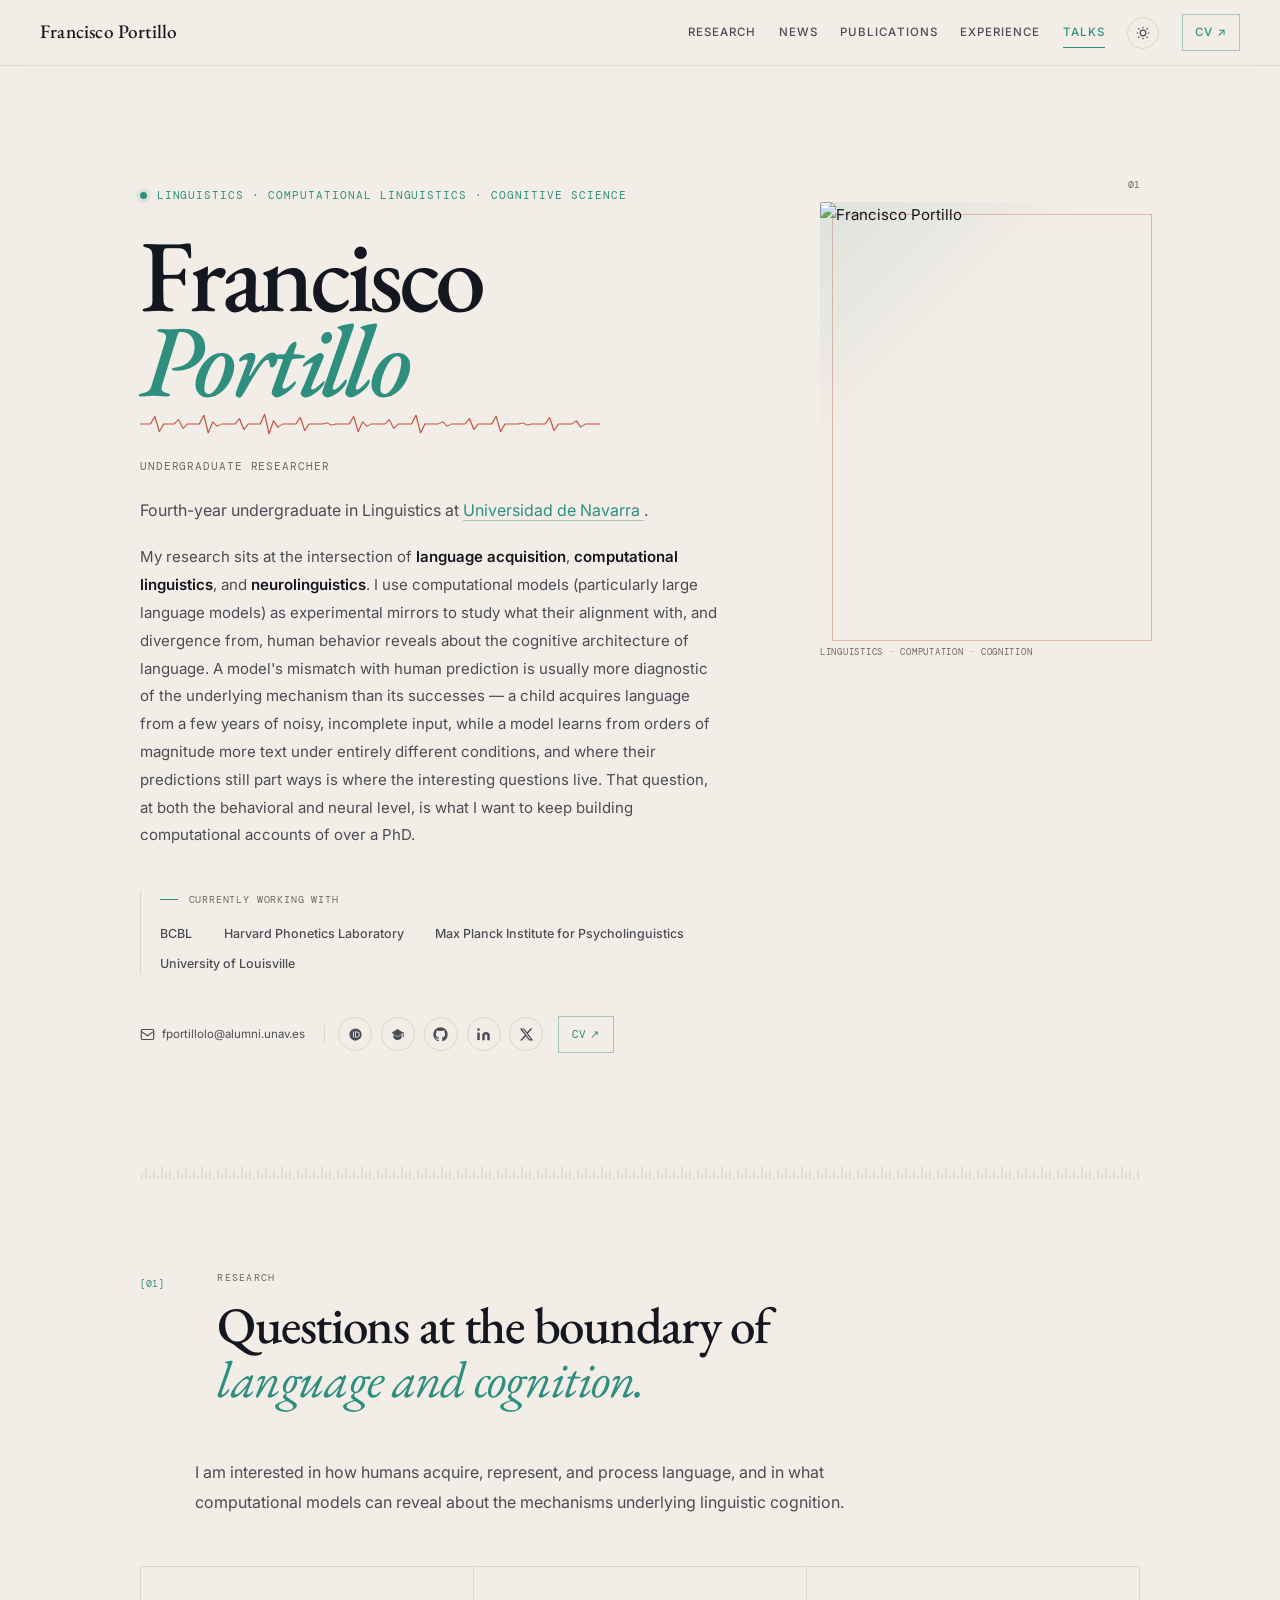
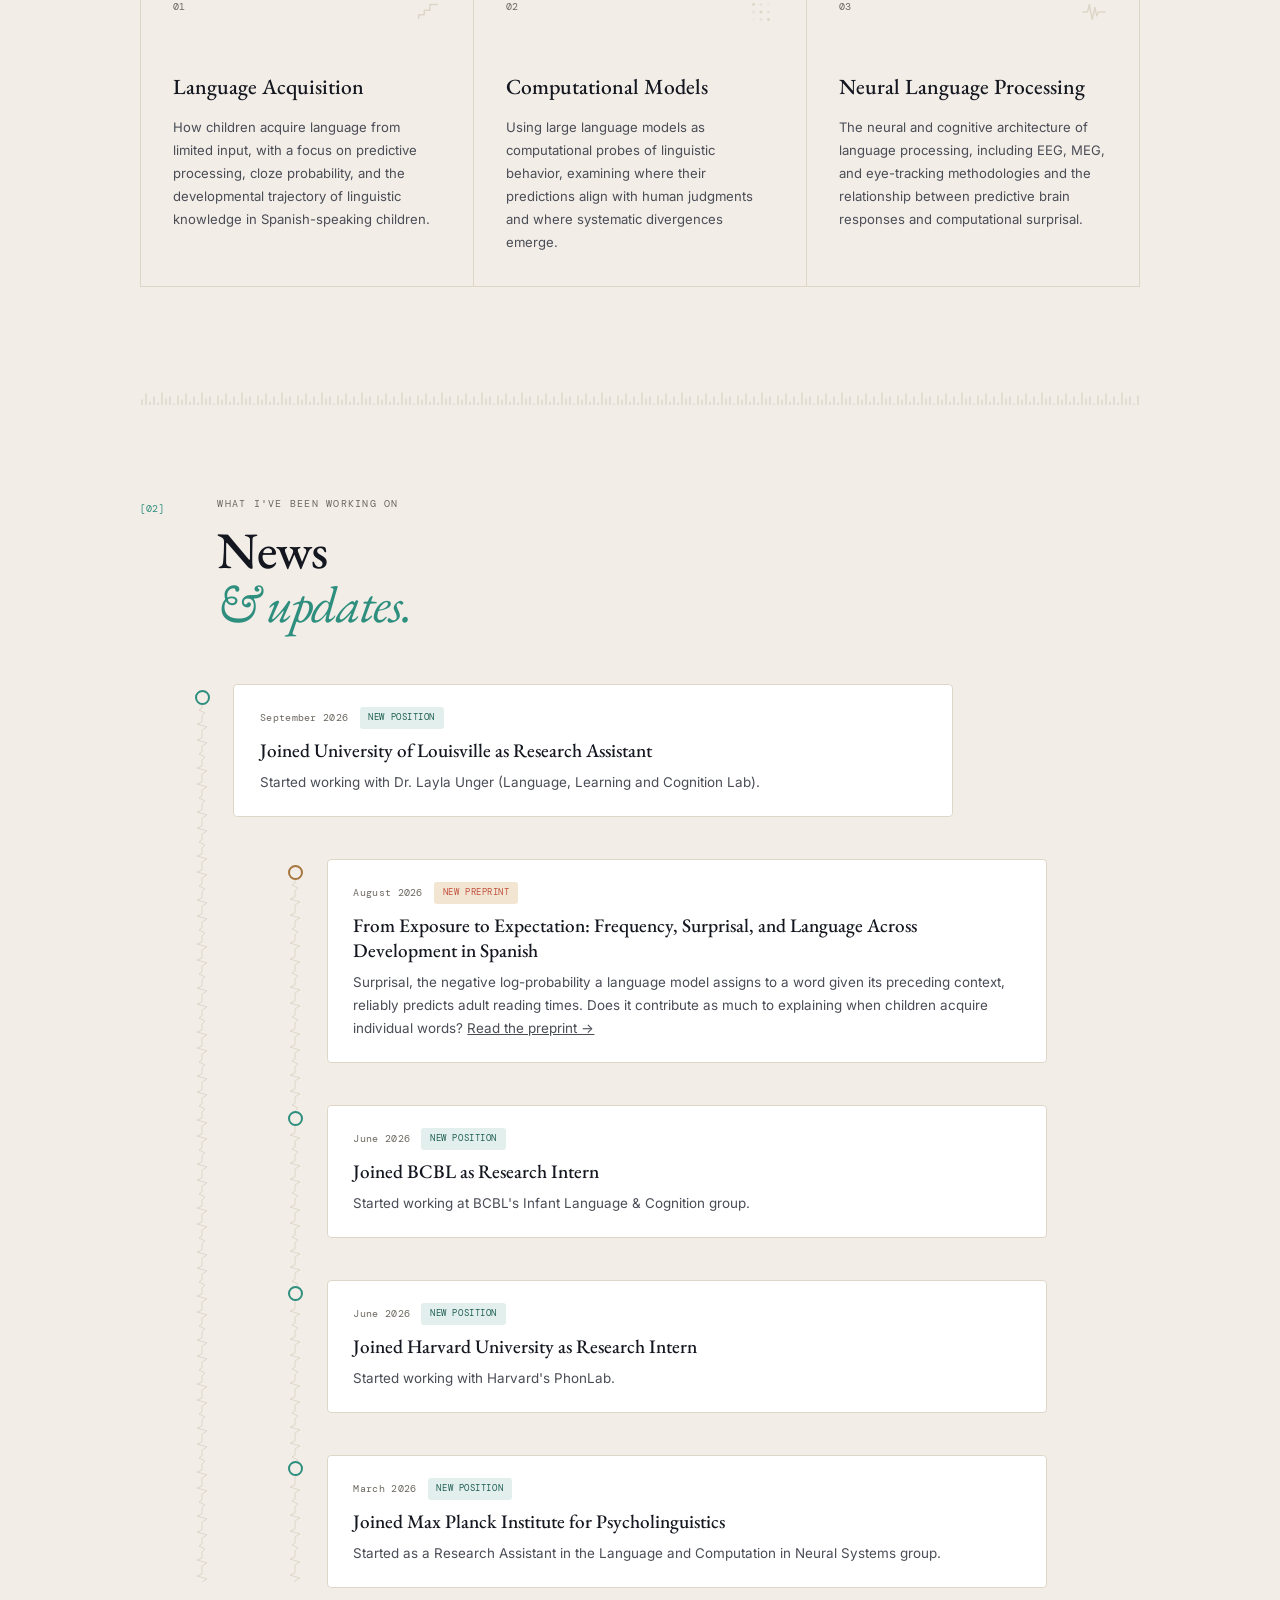
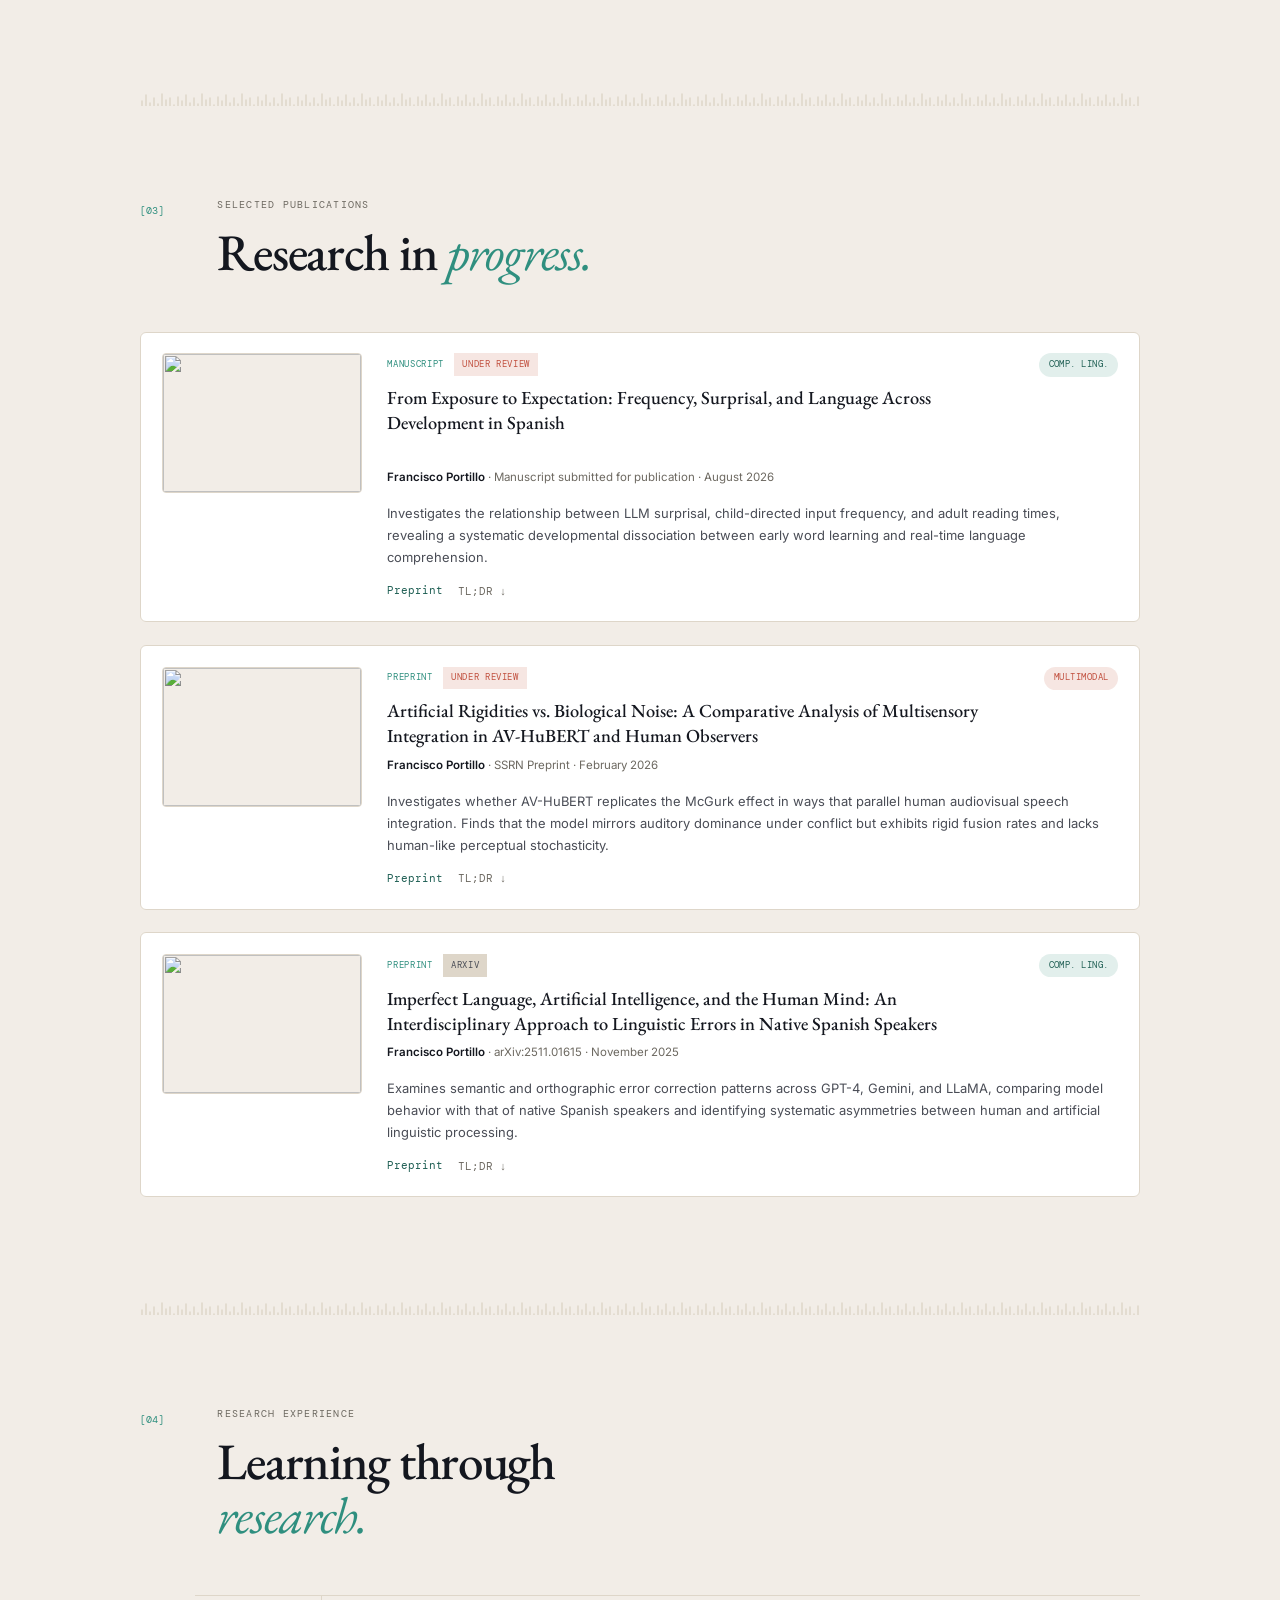
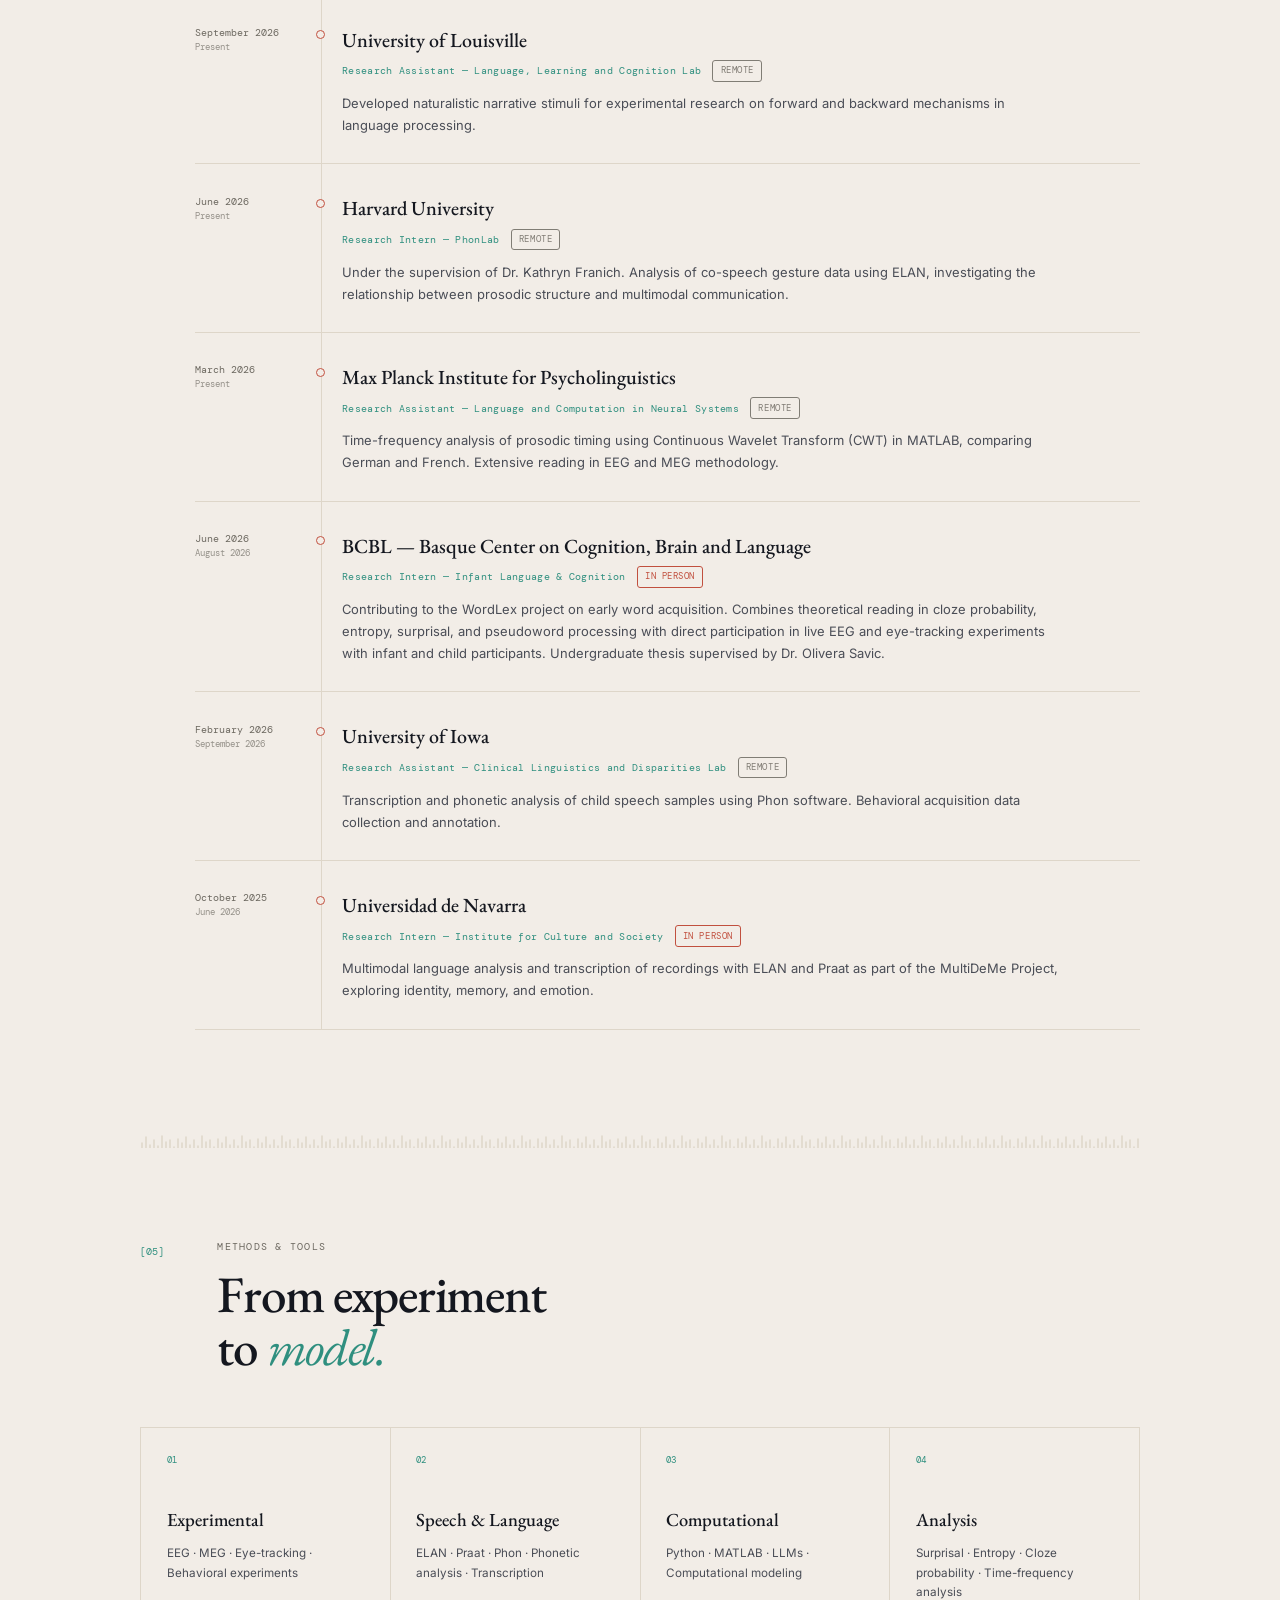
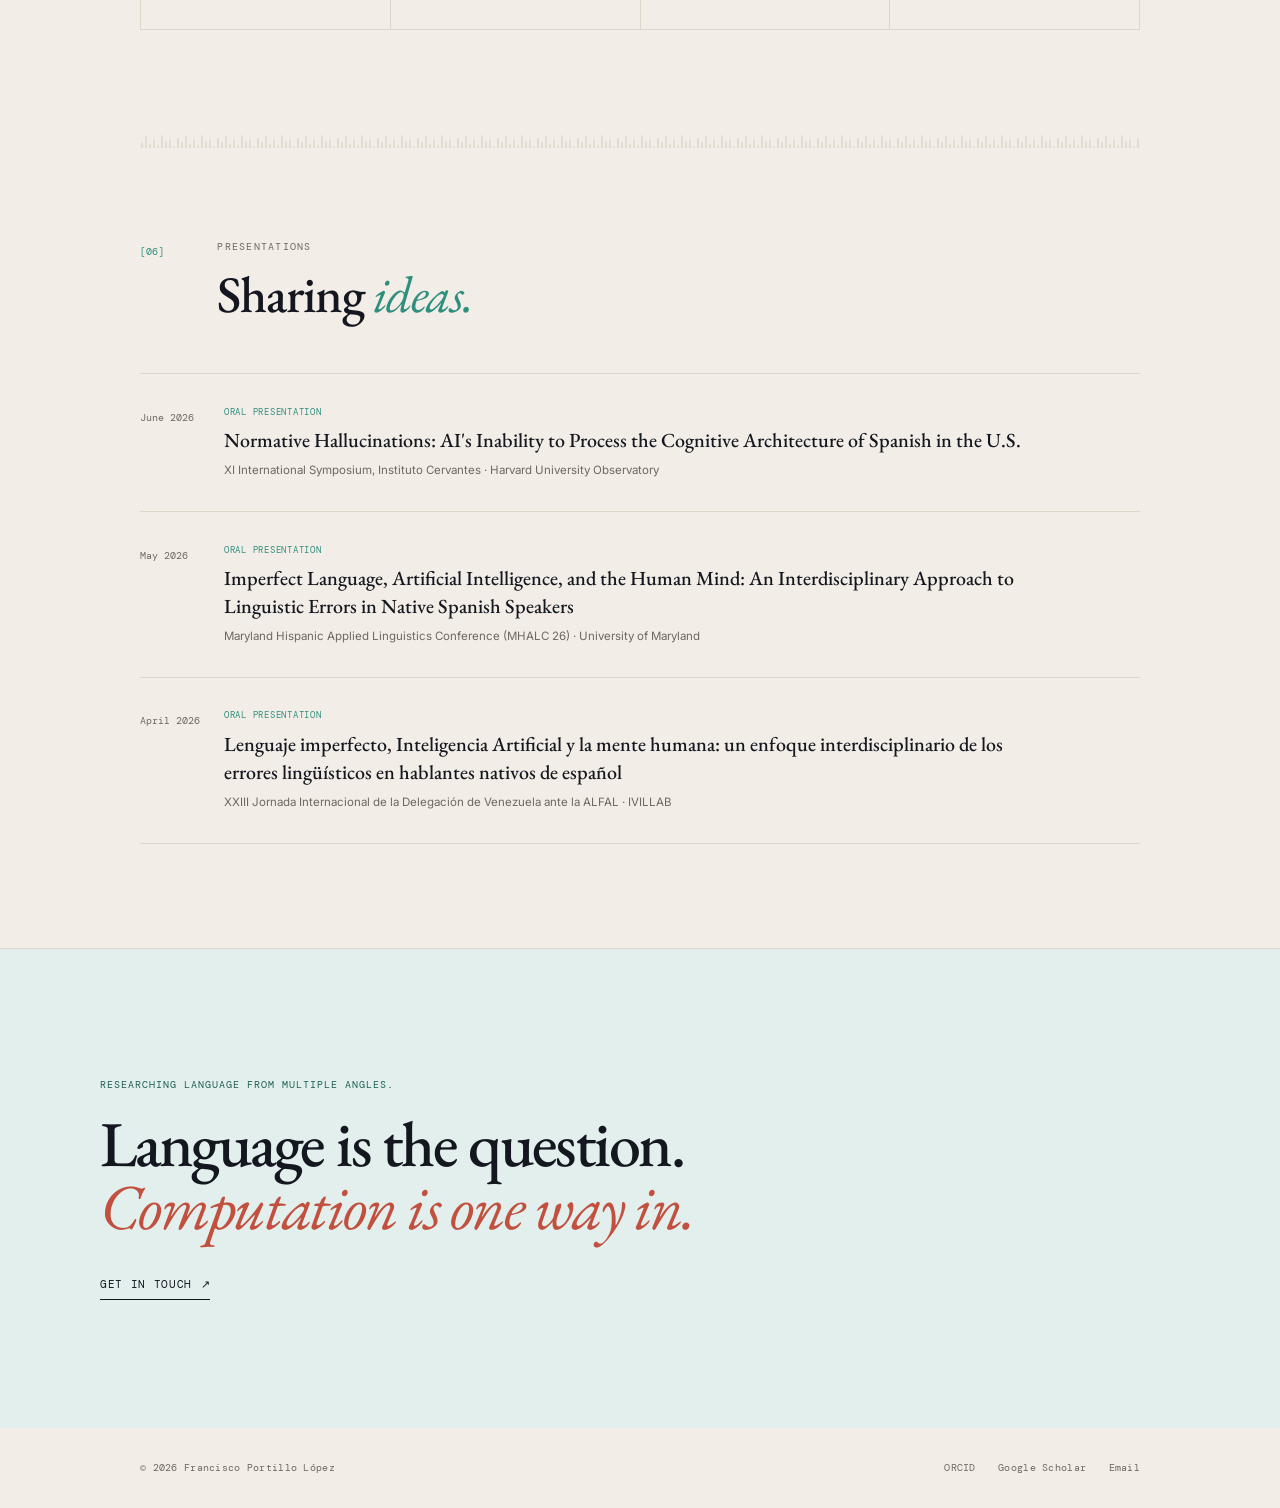
==== commit 551ed21f: "Update index.html" ====
--- a/index.html
+++ b/index.html
@@ -93,7 +93,7 @@
     { "@type": "Organization", "name": "BCBL - Basque Center on Cognition, Brain and Language" },
     { "@type": "Organization", "name": "Harvard University" },
     { "@type": "Organization", "name": "Max Planck Institute for Psycholinguistics" },
-    { "@type": "Organization", "name": "University of Iowa" }
+    { "@type": "Organization", "name": "University of Louisville" }
   ],
   "sameAs": [
     "https://orcid.org/0009-0001-2580-5177",
@@ -281,10 +281,10 @@
                         <span>↗</span>
                     </a>
 
-                    <a href="https://cld.lab.uiowa.edu/"
+                    <a href="https://llclab.org/"
                        target="_blank"
                        rel="noopener noreferrer">
-                        University of Iowa
+                        University of Louisville
                         <span>↗</span>
                     </a>
 
@@ -610,6 +610,28 @@
 </div>
 
 
+<div class="news-timeline">
+   <article class="news-node" data-type="join">
+
+        <span class="node-marker"></span>
+
+        <div class="node-content">
+
+            <div class="node-topline">
+                <span class="node-date">September 2026</span>
+                <span class="node-tag">New position</span>
+            </div>
+
+            <h3>Joined University of Louisville as Research Assistant</h3>
+
+            <p>
+                Started working with Dr. Layla Unger (Language, Learning and Cognition Lab).
+            </p>
+
+        </div>
+
+    </article>
+    
 <div class="news-timeline">
 <article class="news-node" data-type="publication">
     <span class="node-marker"></span>
@@ -671,31 +693,6 @@
     </article>
 
 
-    <article class="news-node" data-type="talk">
-
-        <span class="node-marker"></span>
-
-        <div class="node-content">
-
-            <div class="node-topline">
-                <span class="node-date">June 2026</span>
-                <span class="node-tag">Talk</span>
-            </div>
-
-            <h3>Presented at Instituto Cervantes, Harvard University</h3>
-
-            <p>
-                Presented <em>Normative Hallucinations: AI's Inability to
-                Process the Cognitive Architecture of Spanish in the U.S.</em>
-                at the XI International Symposium, Instituto Cervantes ·
-                Harvard University Observatory.
-            </p>
-
-        </div>
-
-    </article>
-
-
     <article class="news-node" data-type="join">
 
         <span class="node-marker"></span>
@@ -945,6 +942,36 @@
         <article class="position-item">
 
             <div class="position-period">
+                <span>September 2026</span>
+                <small>Present</small>
+            </div>
+
+
+            <div class="position-marker"></div>
+
+
+            <div class="position-content">
+
+                <h3>University of Louisville</h3>
+
+                <p class="position-role">
+                    Research Assistant — Language, Learning and Cognition Lab
+                    <span class="mode-tag mode-remote">Remote</span>
+                </p>
+
+                <p>
+                    Developed naturalistic narrative stimuli for experimental research
+                    on forward and backward mechanisms in language processing.
+                </p>
+
+            </div>
+
+        </article>
+        
+
+        <article class="position-item">
+
+            <div class="position-period">
                 <span>June 2026</span>
                 <small>Present</small>
             </div>
@@ -974,11 +1001,44 @@
         </article>
 
 
+
         <article class="position-item">
+
+            <div class="position-period">
+                <span>March 2026</span>
+                <small>Present</small>
+            </div>
+
+
+            <div class="position-marker"></div>
+
+
+            <div class="position-content">
+
+                <h3>
+                    Max Planck Institute for Psycholinguistics
+                </h3>
+
+                <p class="position-role">
+                    Research Assistant — Language and Computation in Neural Systems
+                    <span class="mode-tag mode-remote">Remote</span>
+                </p>
+
+                <p>
+                    Time-frequency analysis of prosodic timing using Continuous
+                    Wavelet Transform (CWT) in MATLAB, comparing German and French.
+                    Extensive reading in EEG and MEG methodology.
+                </p>
+
+            </div>
+
+        </article>
+
+         <article class="position-item">
 
             <div class="position-period">
                 <span>June 2026</span>
-                <small>Present</small>
+                <small>August 2026</small>
             </div>
 
 
@@ -1012,41 +1072,8 @@
         <article class="position-item">
 
             <div class="position-period">
-                <span>March 2026</span>
-                <small>Present</small>
-            </div>
-
-
-            <div class="position-marker"></div>
-
-
-            <div class="position-content">
-
-                <h3>
-                    Max Planck Institute for Psycholinguistics
-                </h3>
-
-                <p class="position-role">
-                    Research Assistant — Language and Computation in Neural Systems
-                    <span class="mode-tag mode-remote">Remote</span>
-                </p>
-
-                <p>
-                    Time-frequency analysis of prosodic timing using Continuous
-                    Wavelet Transform (CWT) in MATLAB, comparing German and French.
-                    Extensive reading in EEG and MEG methodology.
-                </p>
-
-            </div>
-
-        </article>
-
-
-        <article class="position-item">
-
-            <div class="position-period">
                 <span>February 2026</span>
-                <small>Present</small>
+                <small>September 2026</small>
             </div>
 
 
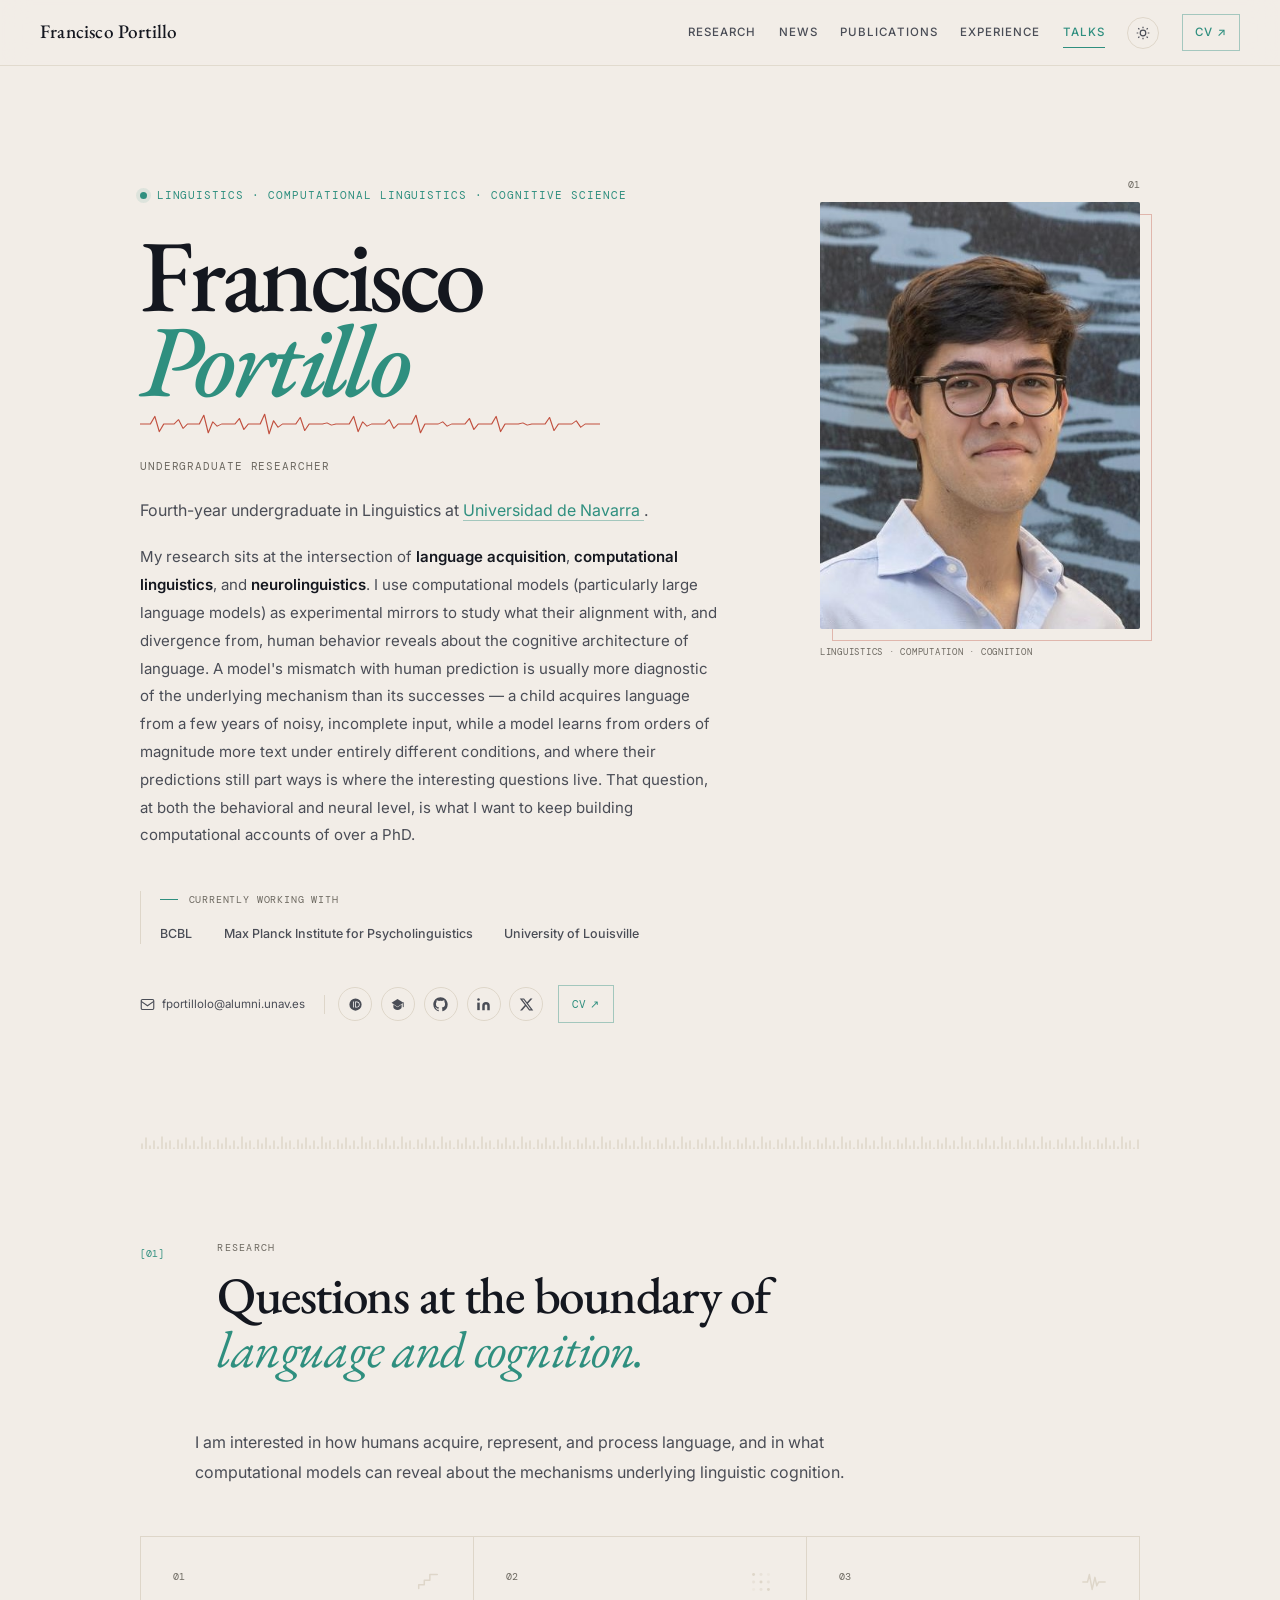
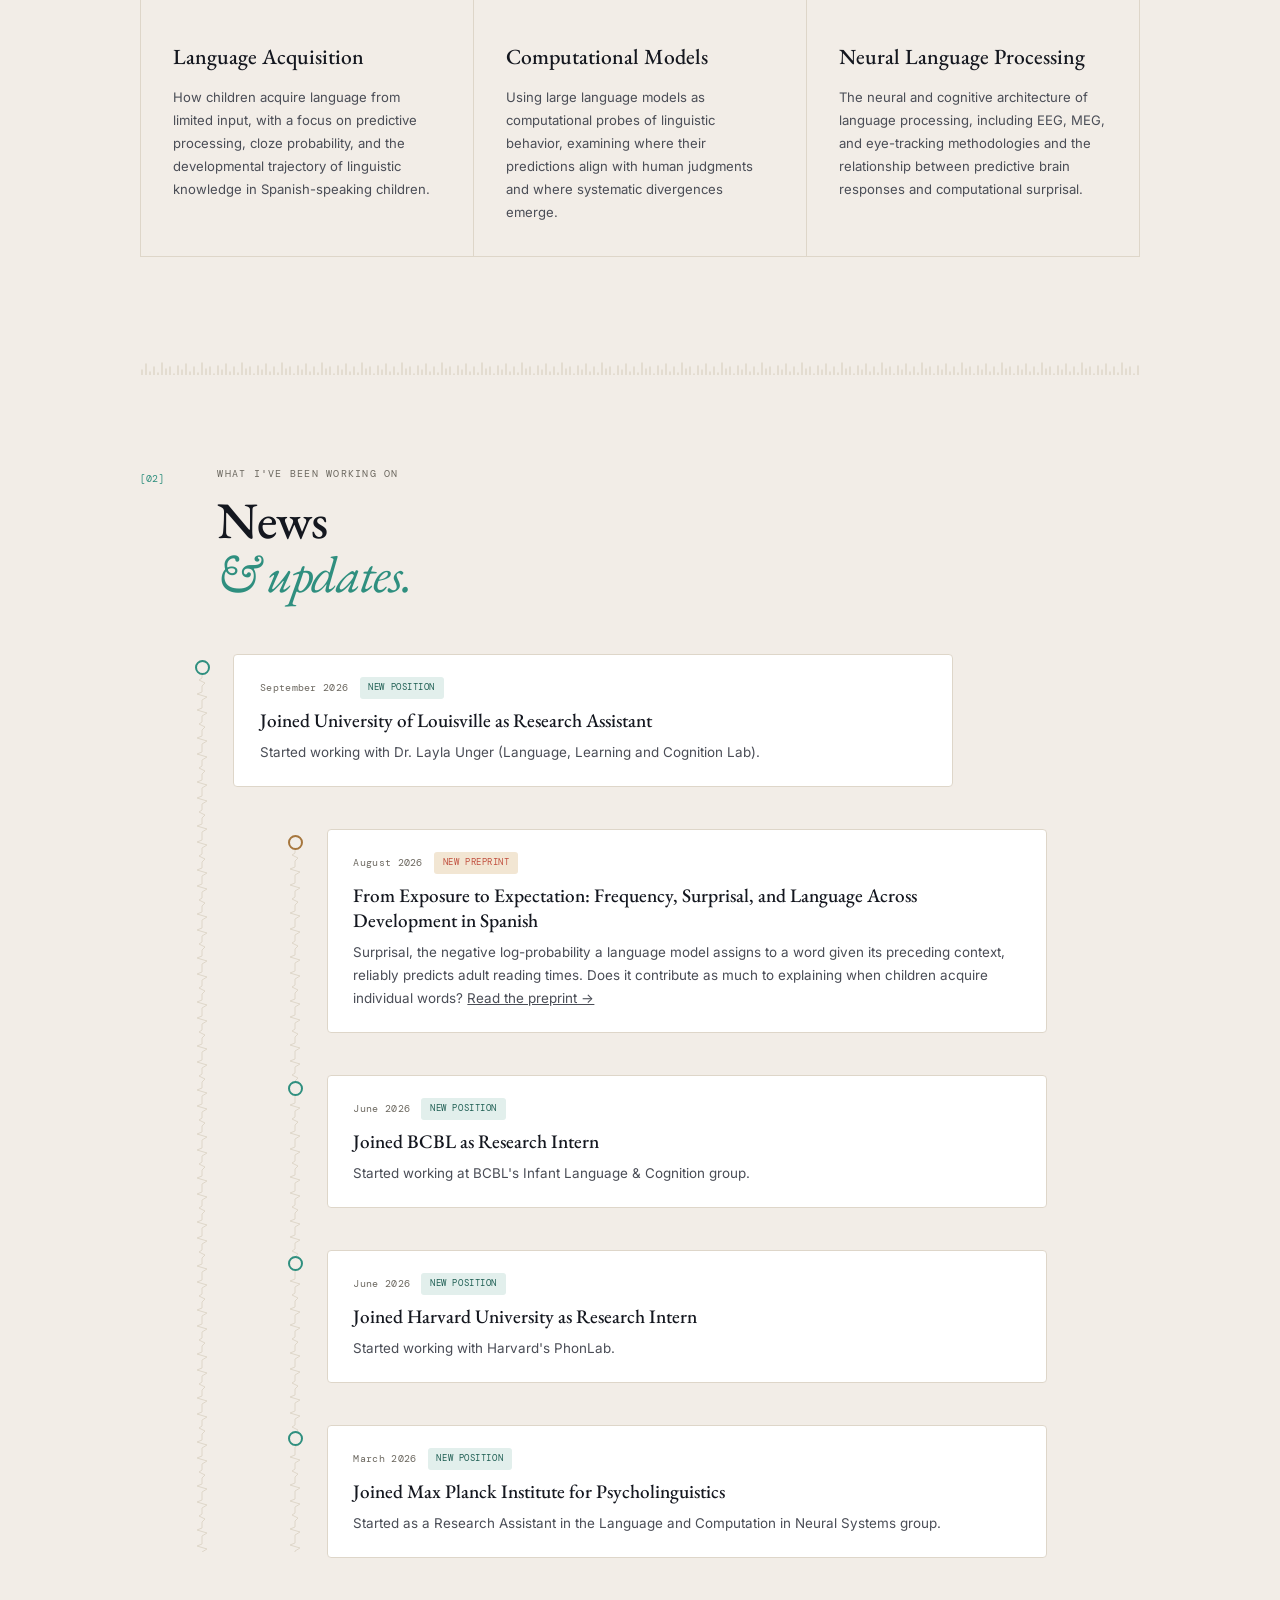
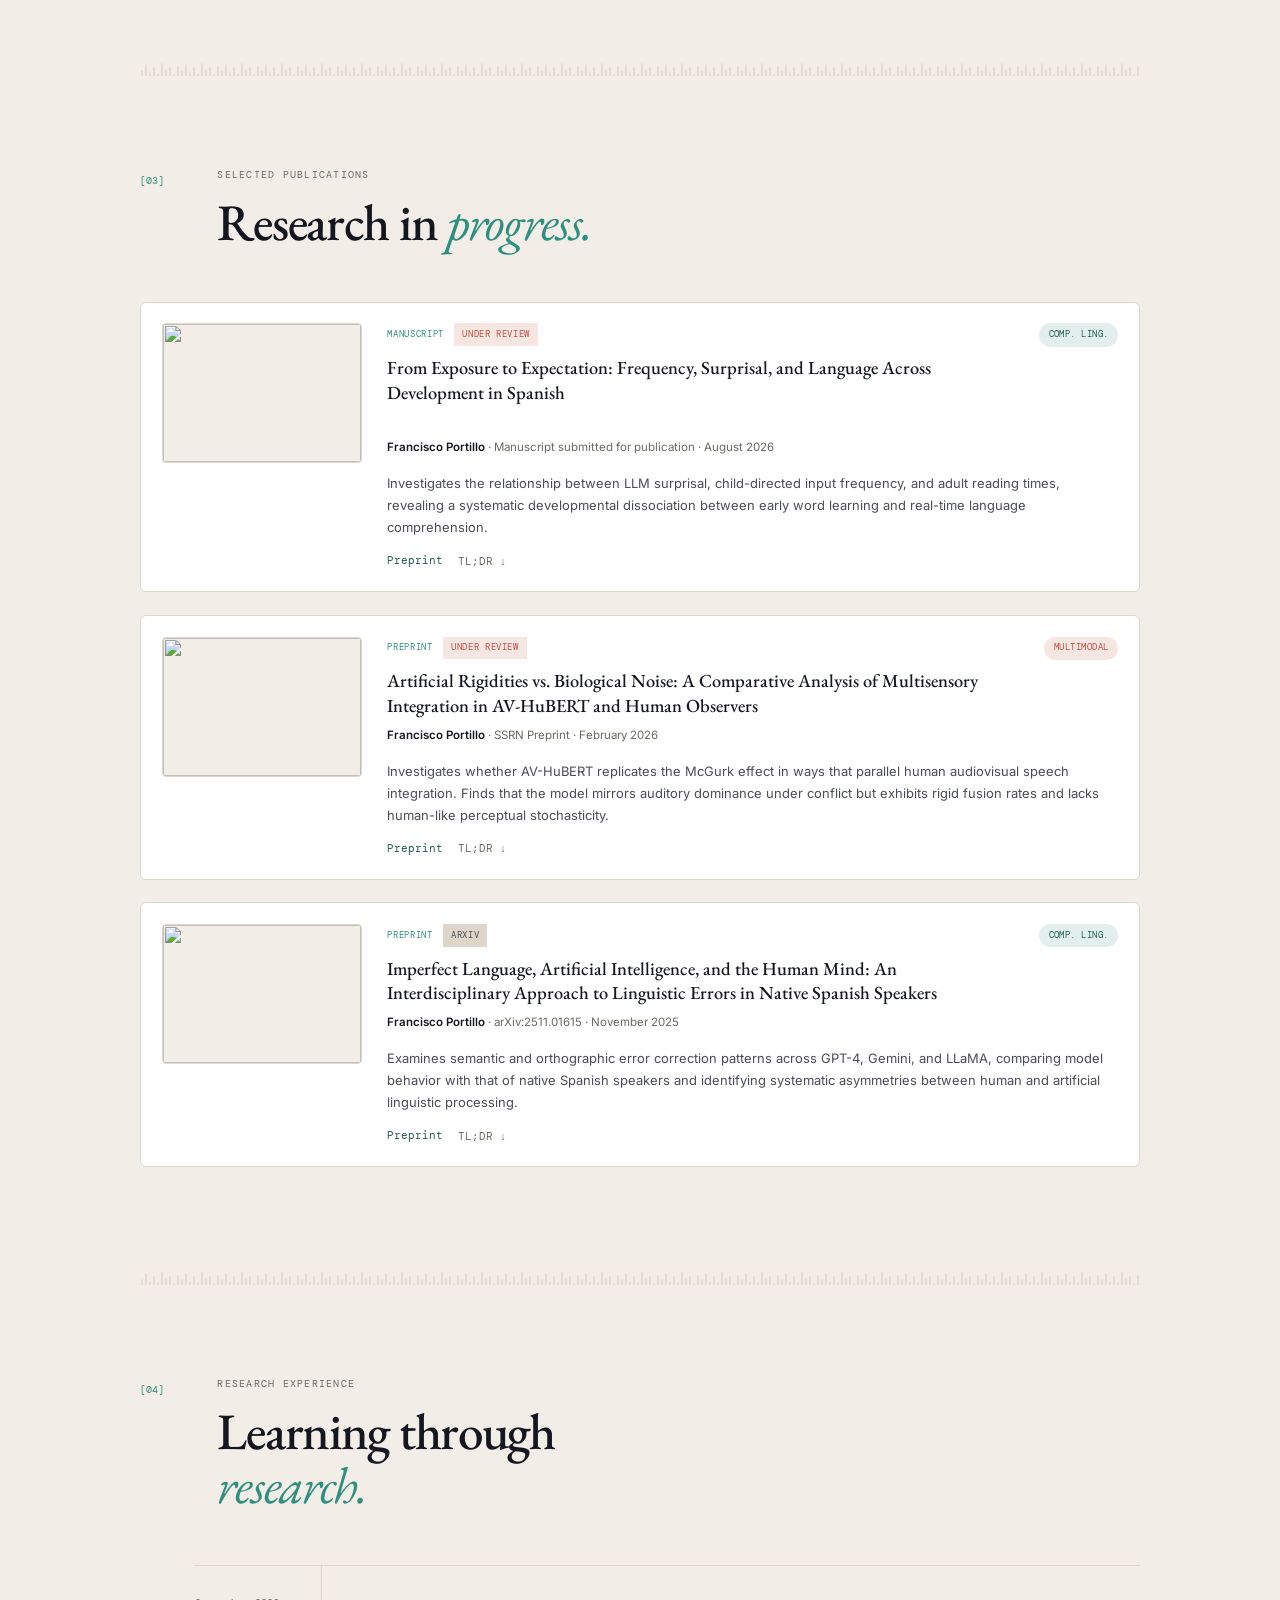
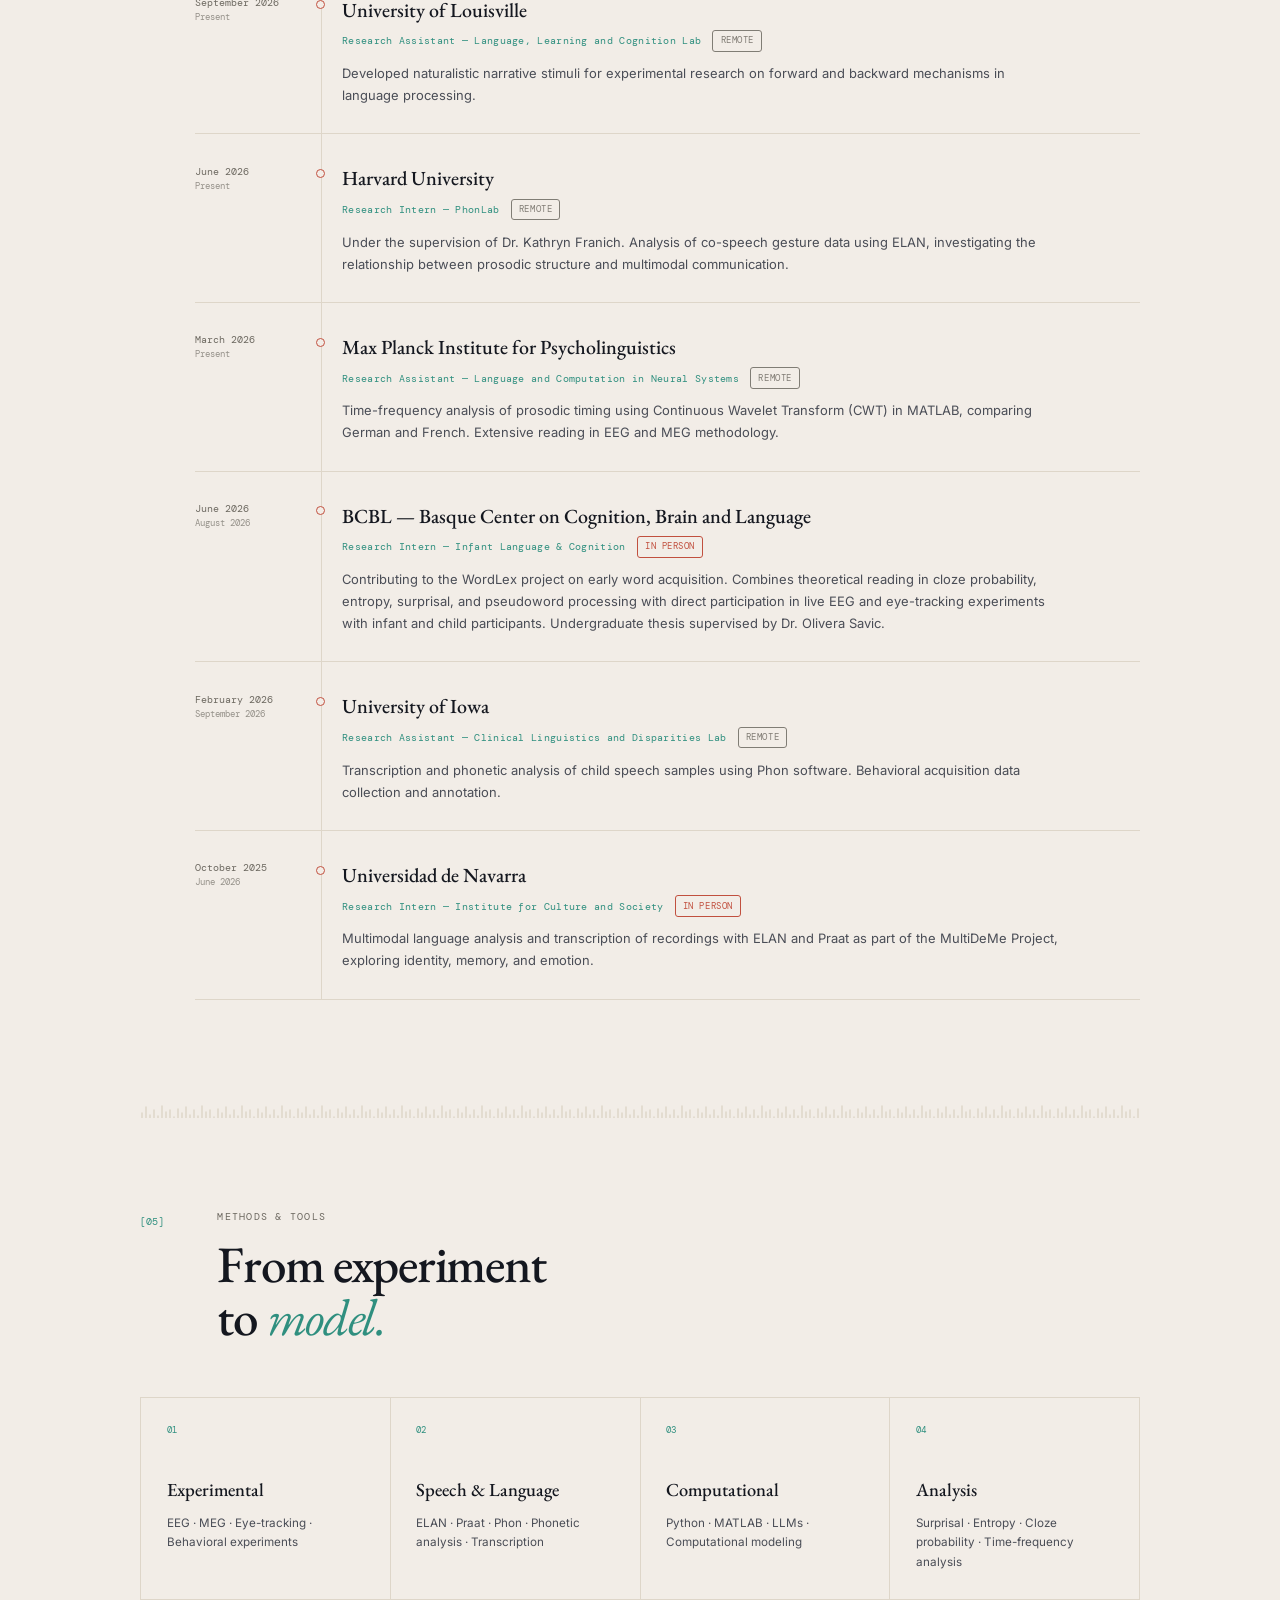
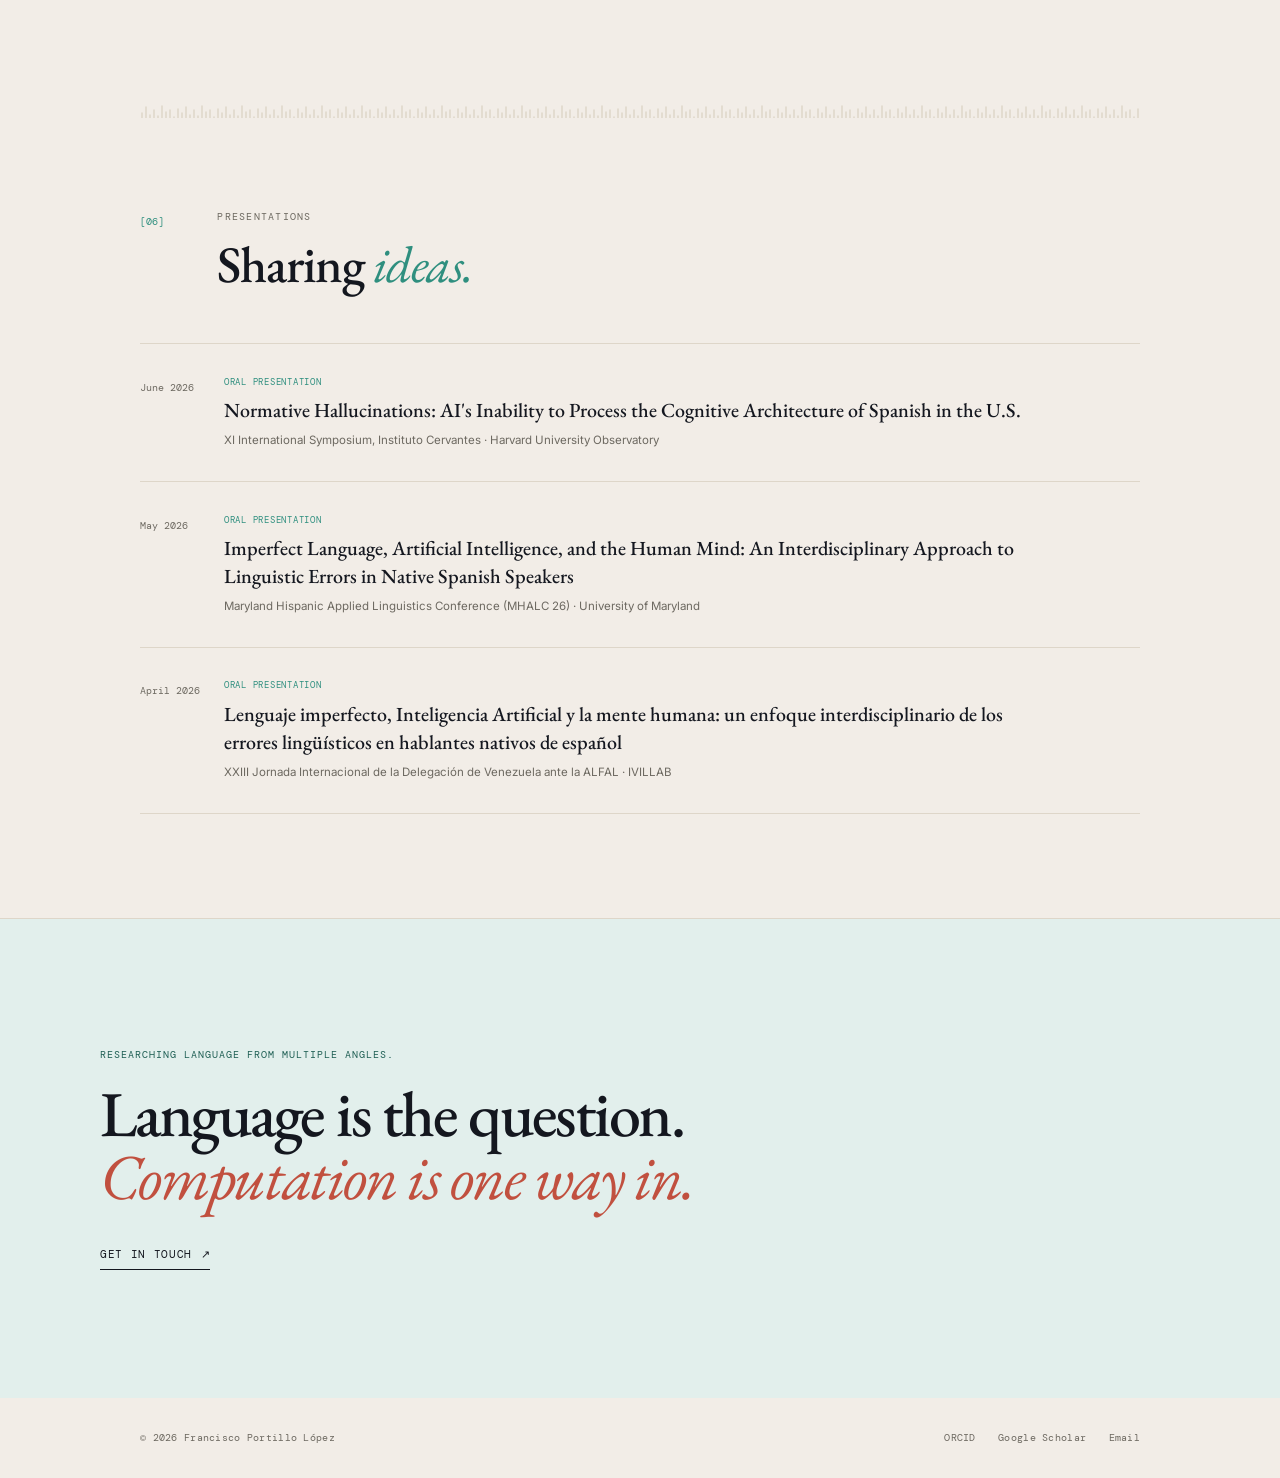
==== commit 380e0cfc: "Update index.html" ====
--- a/index.html
+++ b/index.html
@@ -267,12 +267,6 @@
                         <span>↗</span>
                     </a>
 
-                    <a href="https://sites.harvard.edu/phonlab/"
-                       target="_blank"
-                       rel="noopener noreferrer">
-                        Harvard Phonetics Laboratory
-                        <span>↗</span>
-                    </a>
 
                     <a href="https://www.mpi.nl/department/language-and-computation-neural-systems/19"
                        target="_blank"
@@ -629,7 +623,6 @@
             </p>
 
         </div>
-
     </article>
     
 <div class="news-timeline">
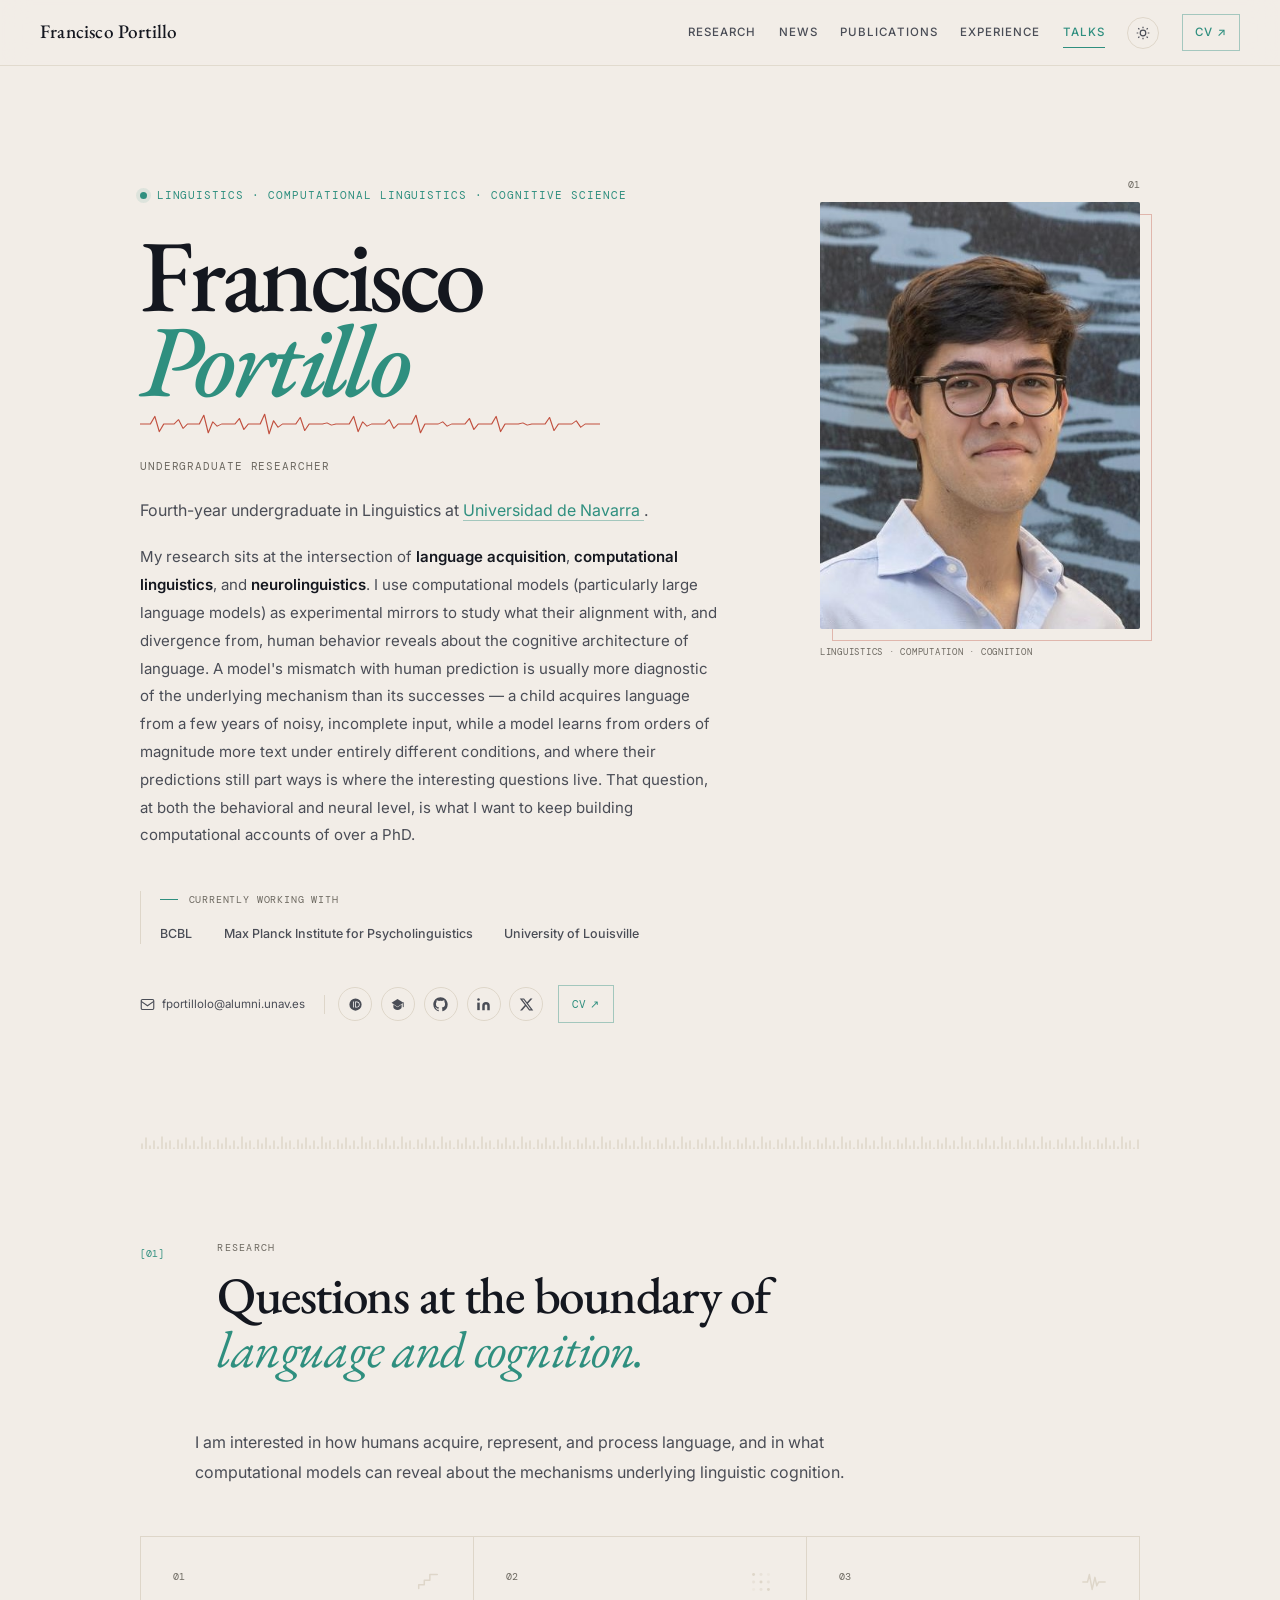
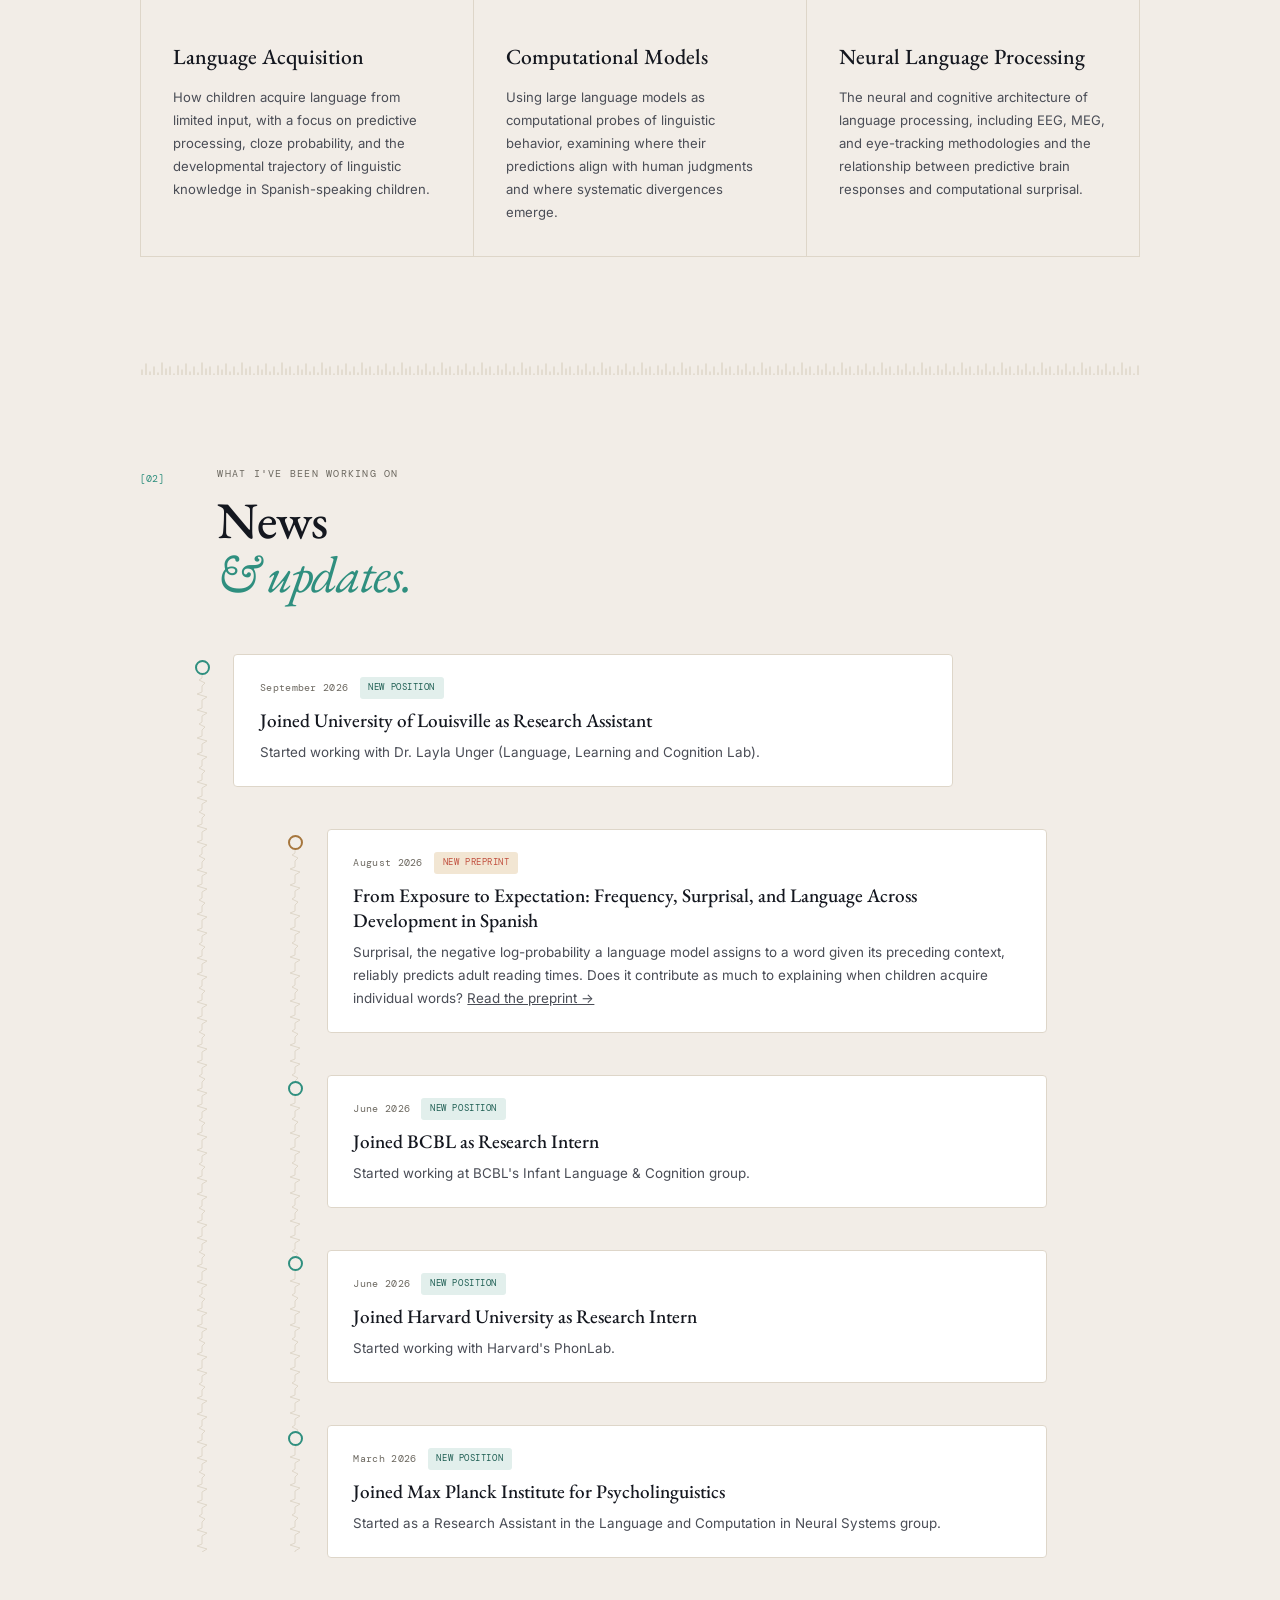
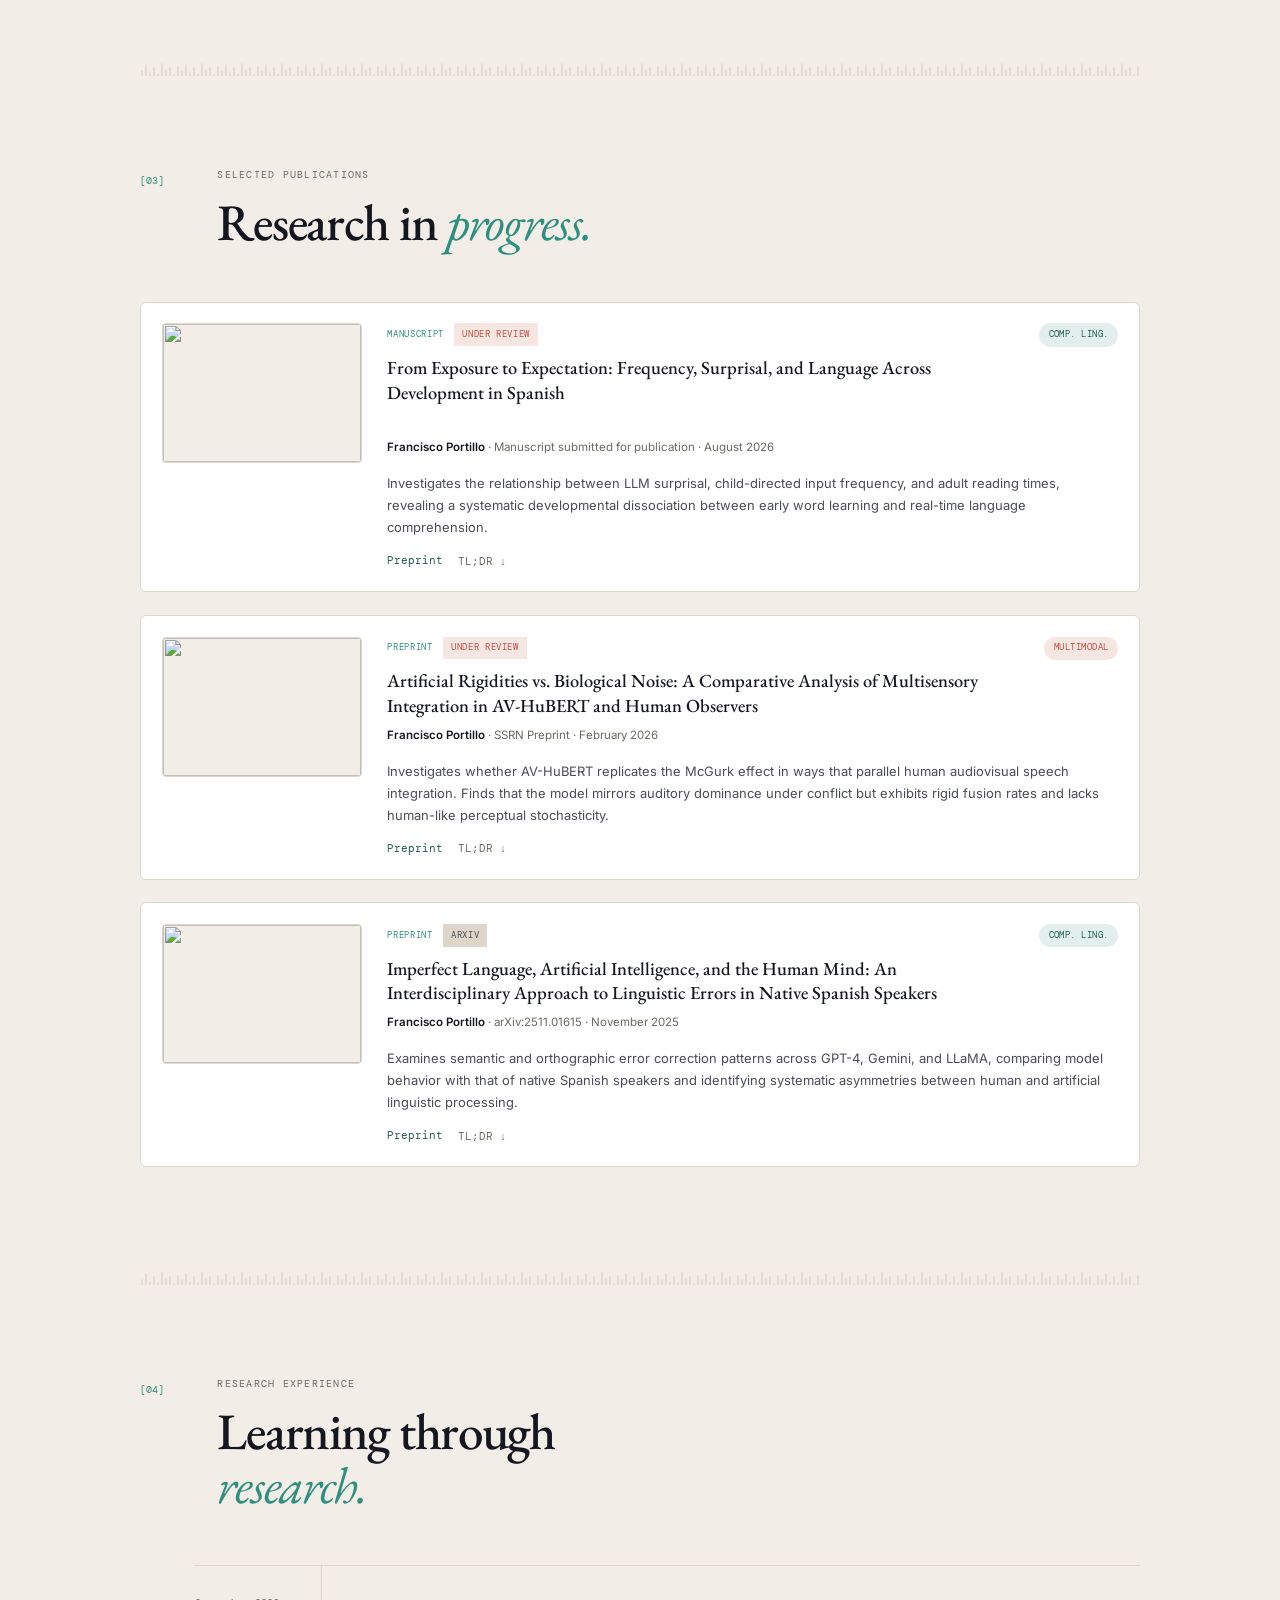
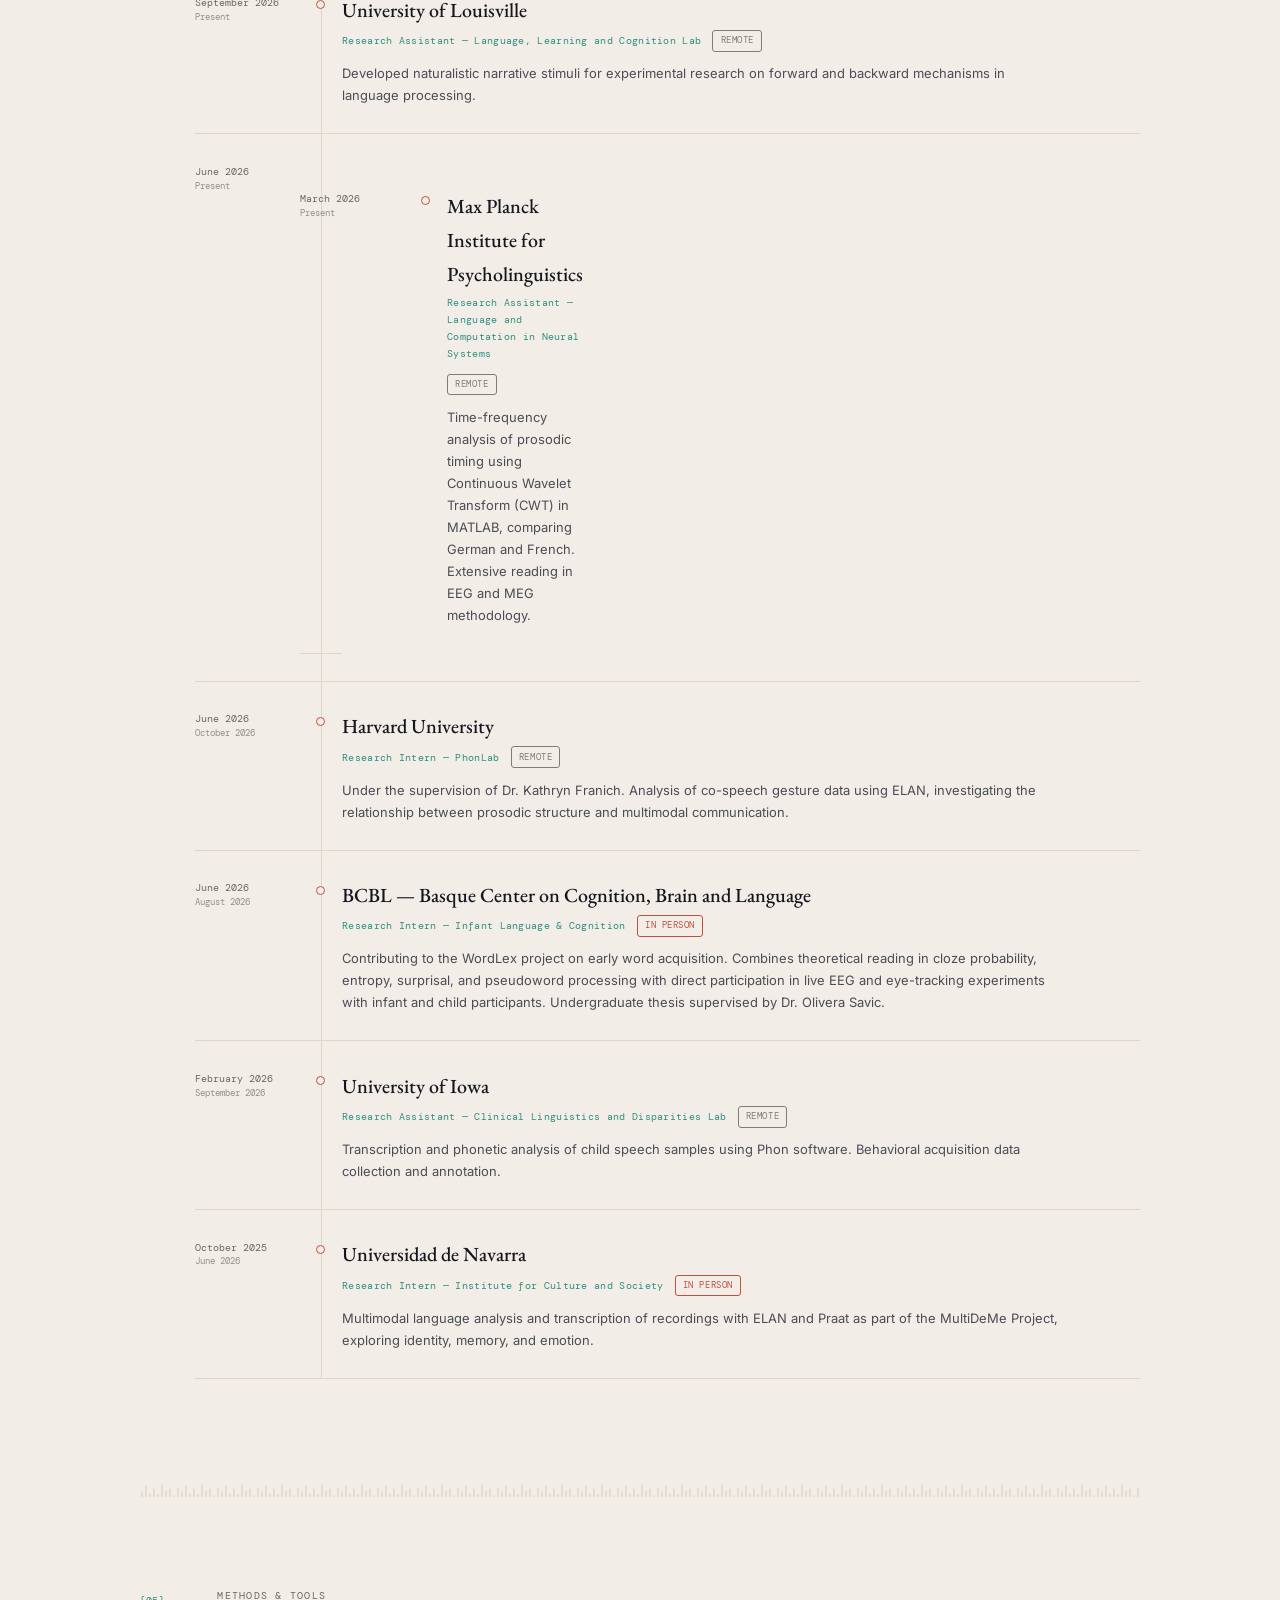
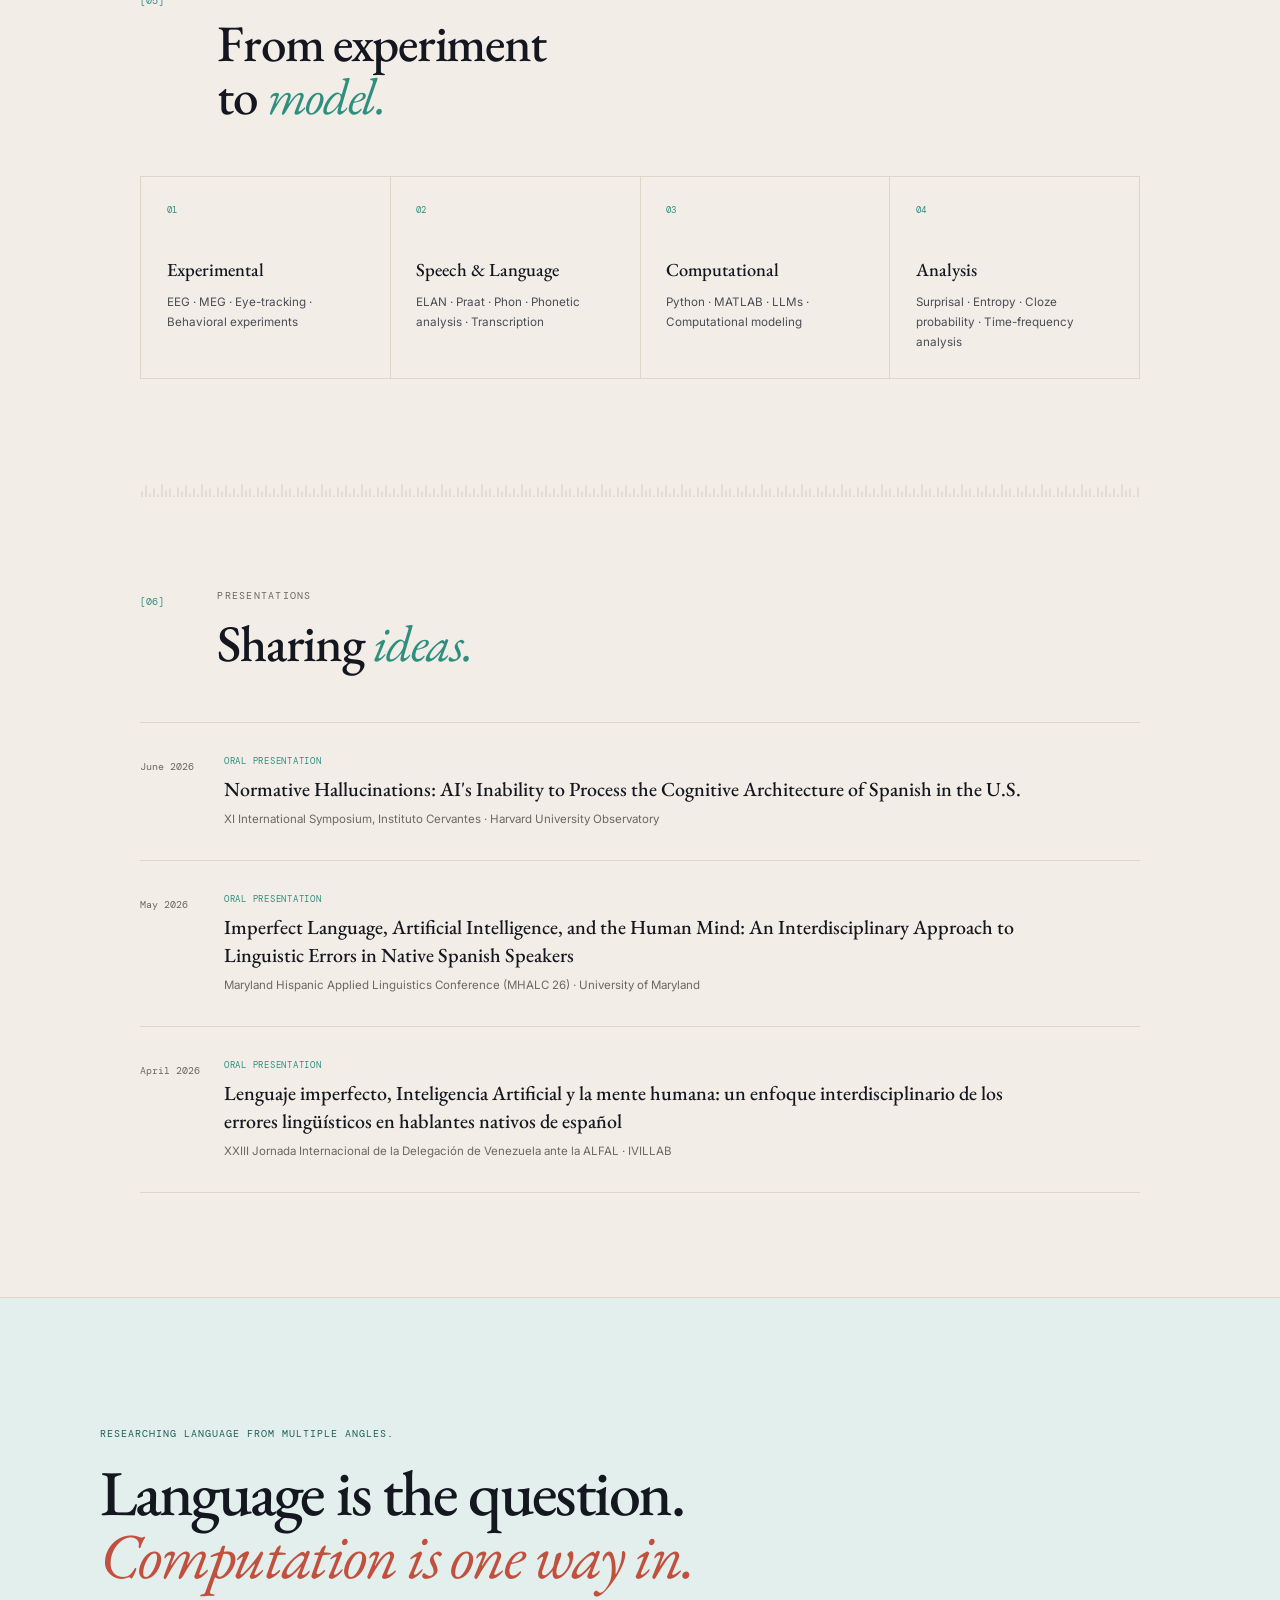
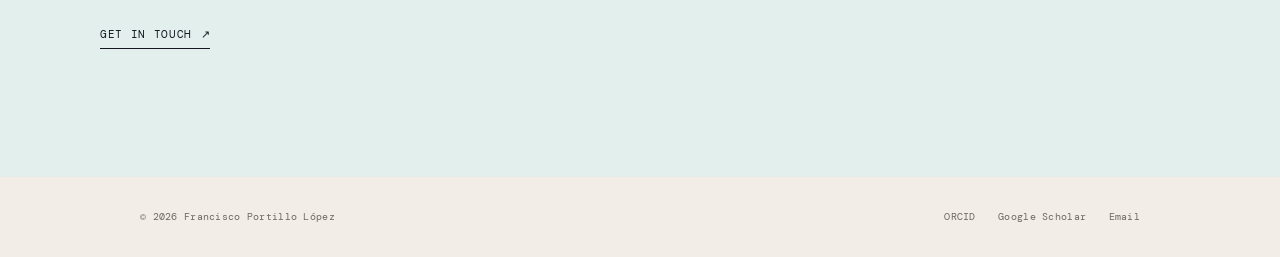
==== commit 4a96f668: "Update position details in index.html" ====
--- a/index.html
+++ b/index.html
@@ -970,6 +970,53 @@
             </div>
 
 
+            
+
+
+
+        <article class="position-item">
+
+            <div class="position-period">
+                <span>March 2026</span>
+                <small>Present</small>
+            </div>
+
+
+            <div class="position-marker"></div>
+
+
+            <div class="position-content">
+
+                <h3>
+                    Max Planck Institute for Psycholinguistics
+                </h3>
+
+                <p class="position-role">
+                    Research Assistant — Language and Computation in Neural Systems
+                    <span class="mode-tag mode-remote">Remote</span>
+                </p>
+
+                <p>
+                    Time-frequency analysis of prosodic timing using Continuous
+                    Wavelet Transform (CWT) in MATLAB, comparing German and French.
+                    Extensive reading in EEG and MEG methodology.
+                </p>
+
+            </div>
+
+        </article>
+
+
+        </article>
+
+         <article class="position-item">
+
+            <div class="position-period">
+                <span>June 2026</span>
+                <small>October 2026</small>
+            </div>
+
+
             <div class="position-marker"></div>
 
 
@@ -987,40 +1034,6 @@
                     co-speech gesture data using ELAN, investigating the
                     relationship between prosodic structure and multimodal
                     communication.
-                </p>
-
-            </div>
-
-        </article>
-
-
-
-        <article class="position-item">
-
-            <div class="position-period">
-                <span>March 2026</span>
-                <small>Present</small>
-            </div>
-
-
-            <div class="position-marker"></div>
-
-
-            <div class="position-content">
-
-                <h3>
-                    Max Planck Institute for Psycholinguistics
-                </h3>
-
-                <p class="position-role">
-                    Research Assistant — Language and Computation in Neural Systems
-                    <span class="mode-tag mode-remote">Remote</span>
-                </p>
-
-                <p>
-                    Time-frequency analysis of prosodic timing using Continuous
-                    Wavelet Transform (CWT) in MATLAB, comparing German and French.
-                    Extensive reading in EEG and MEG methodology.
                 </p>
 
             </div>
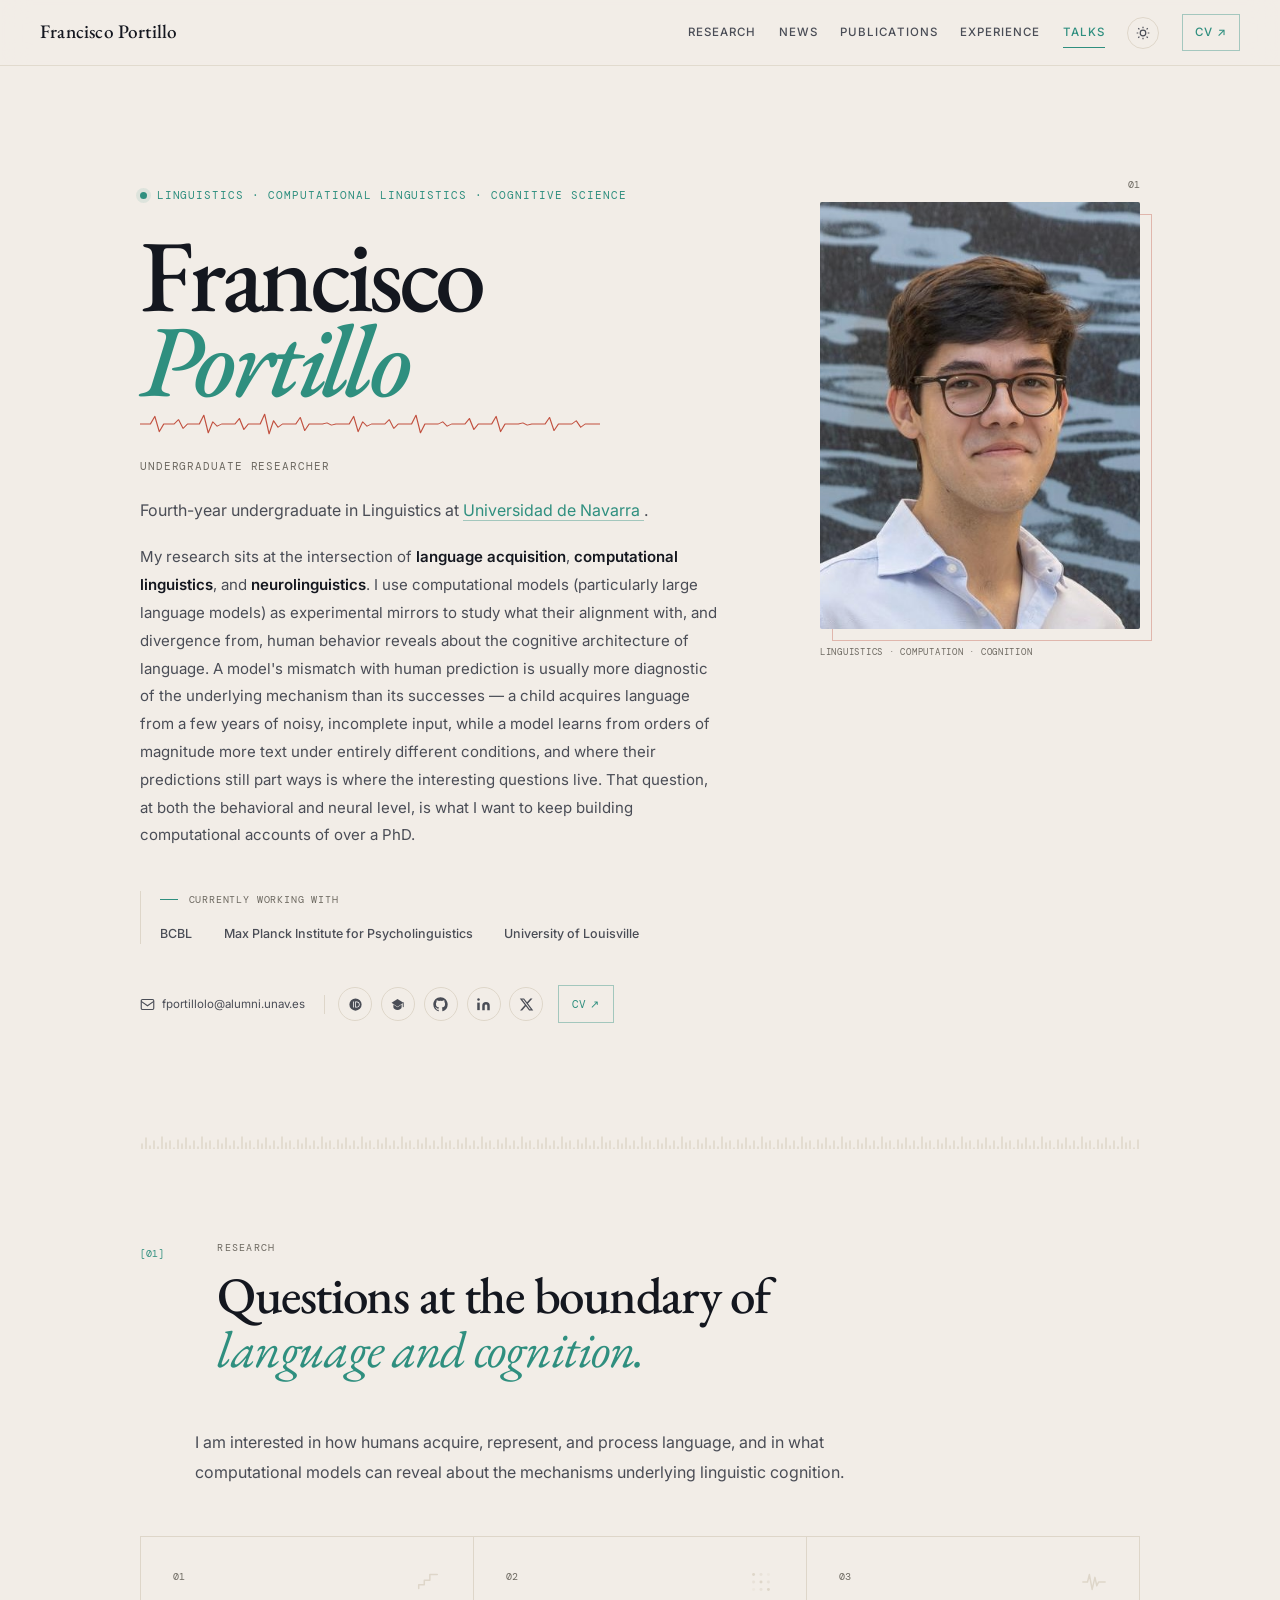
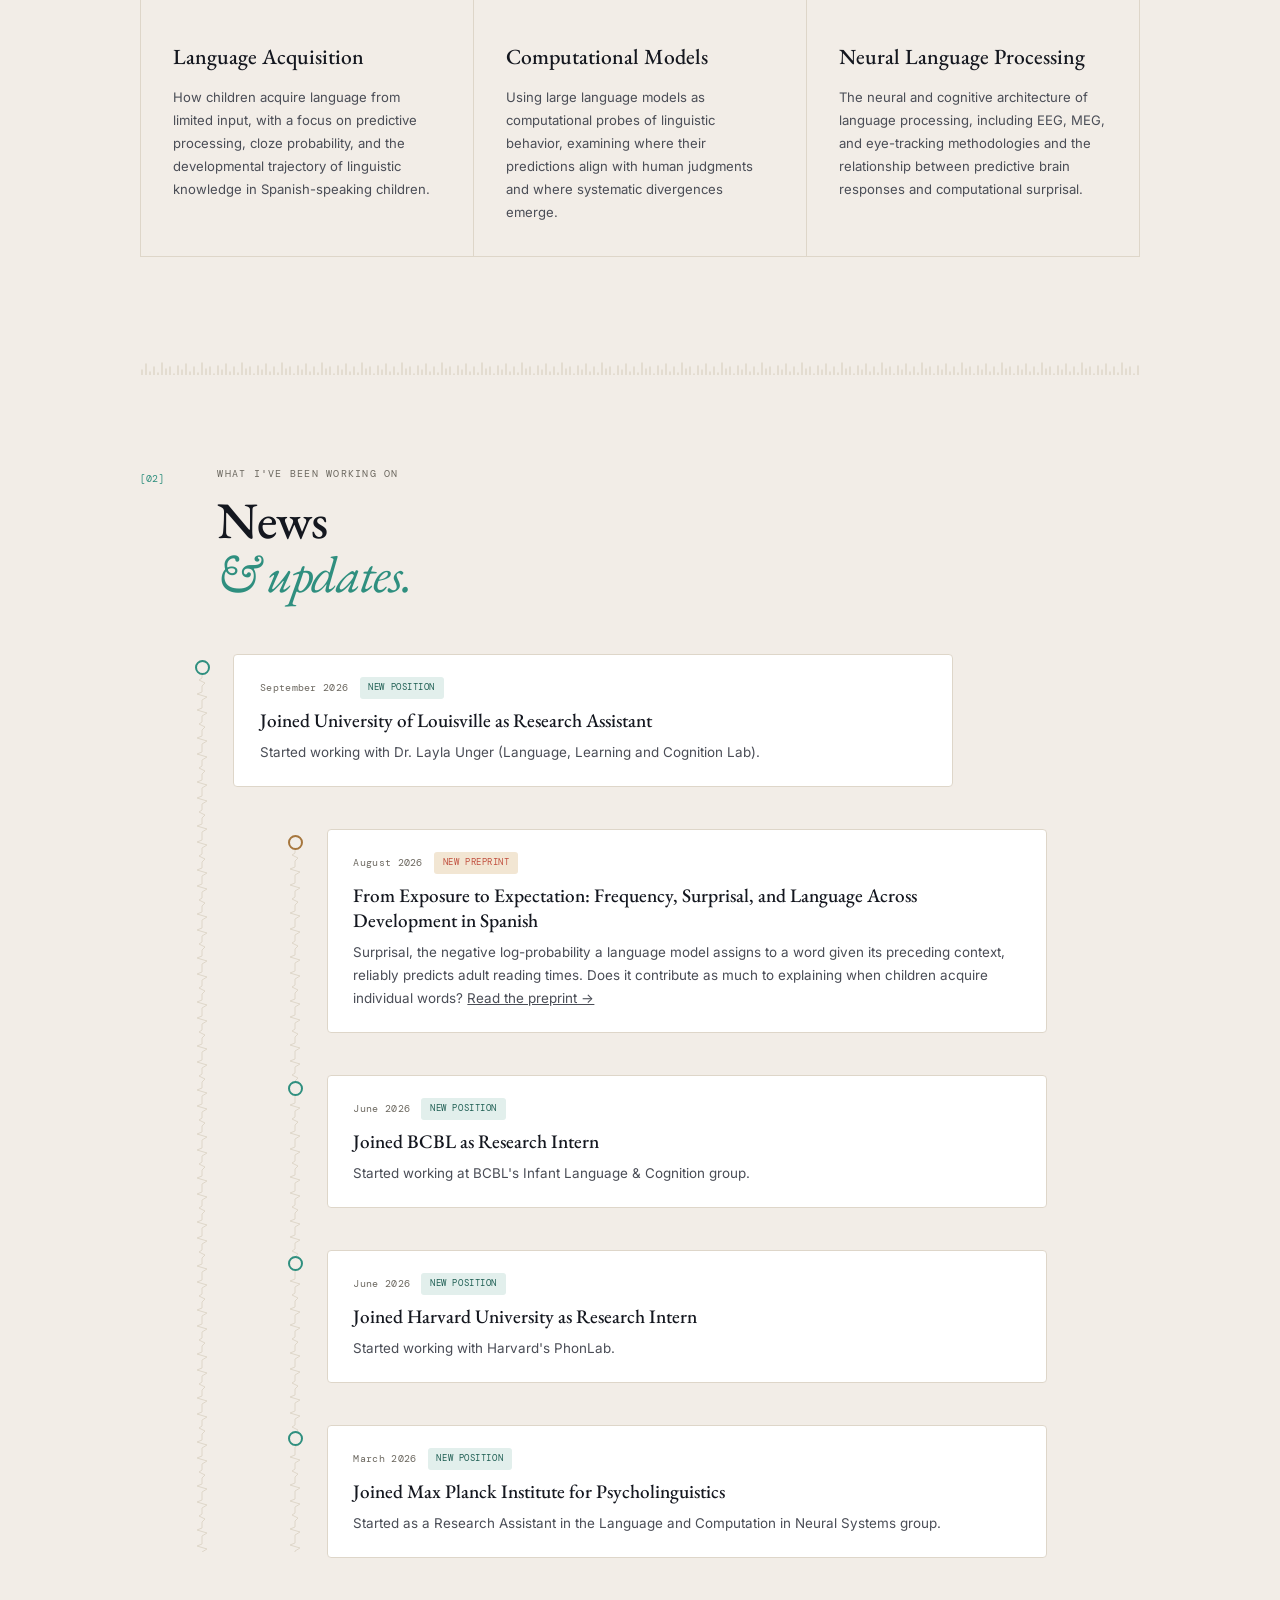
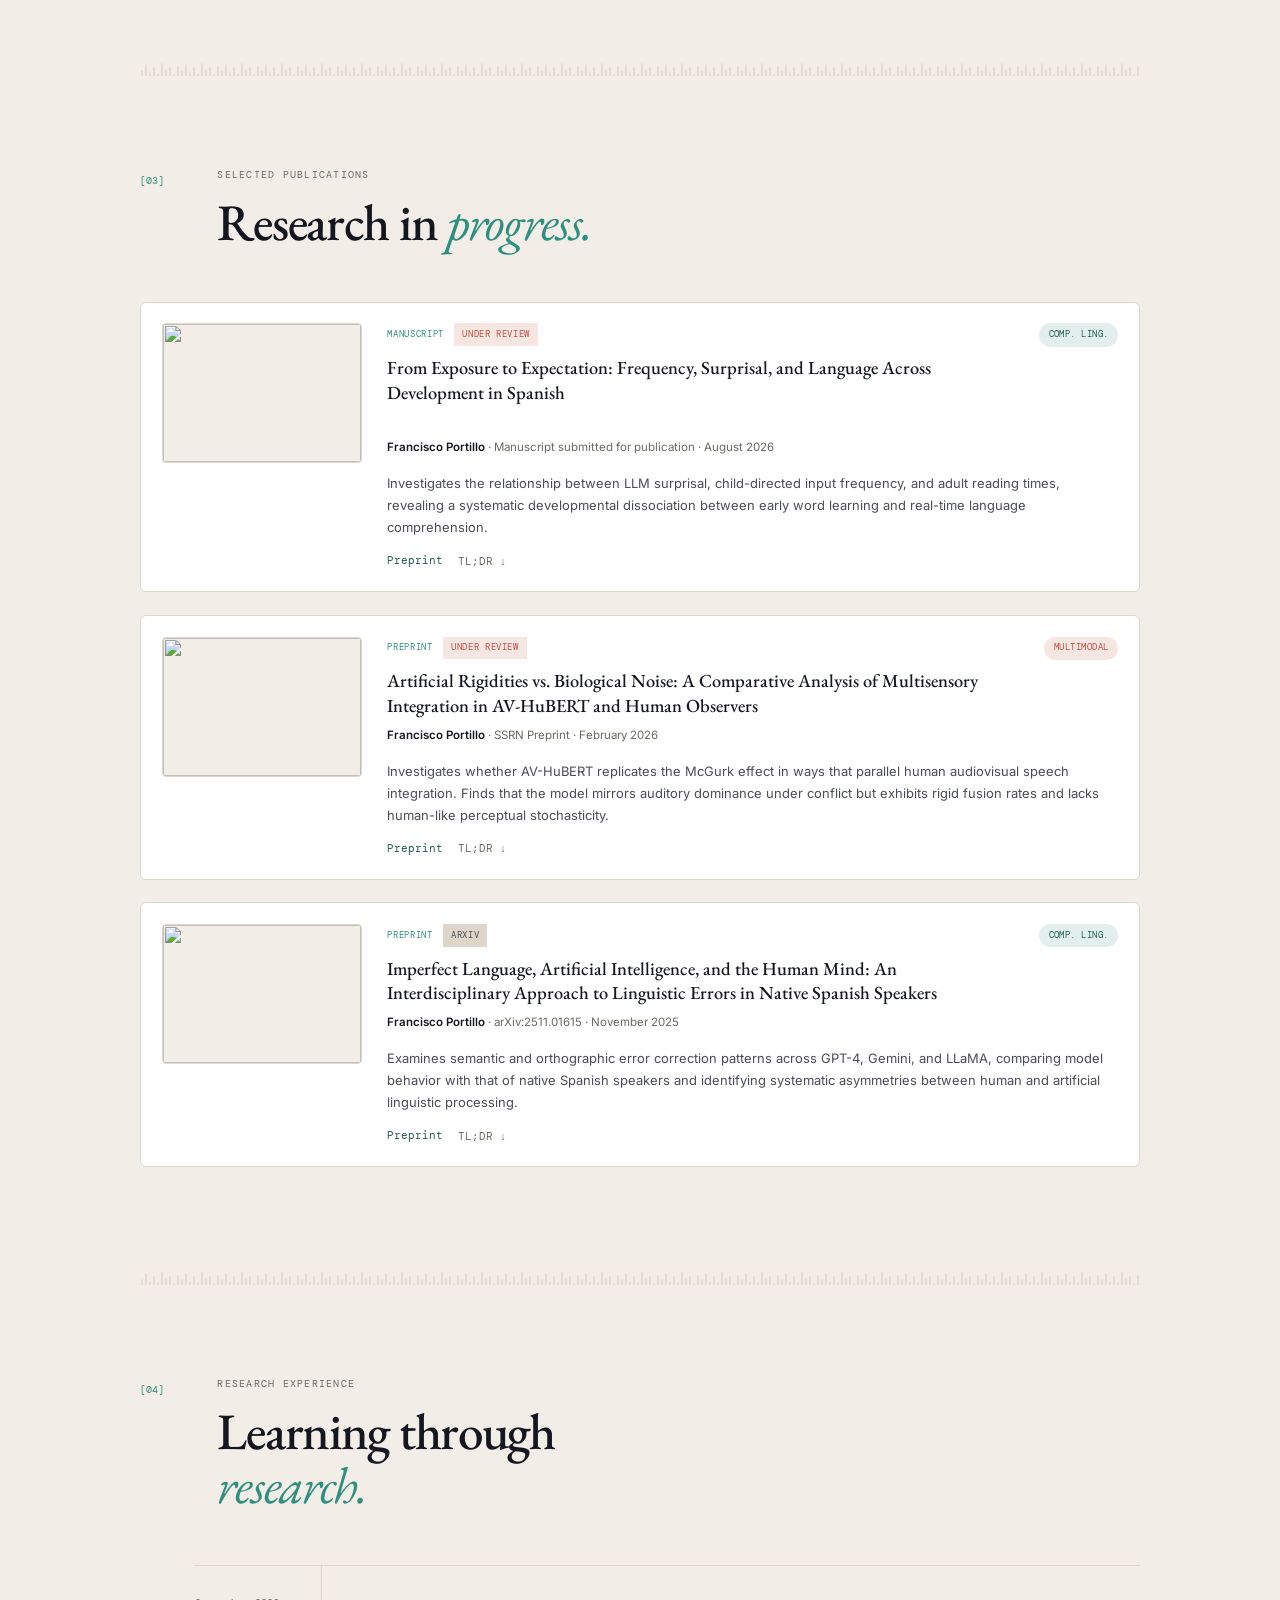
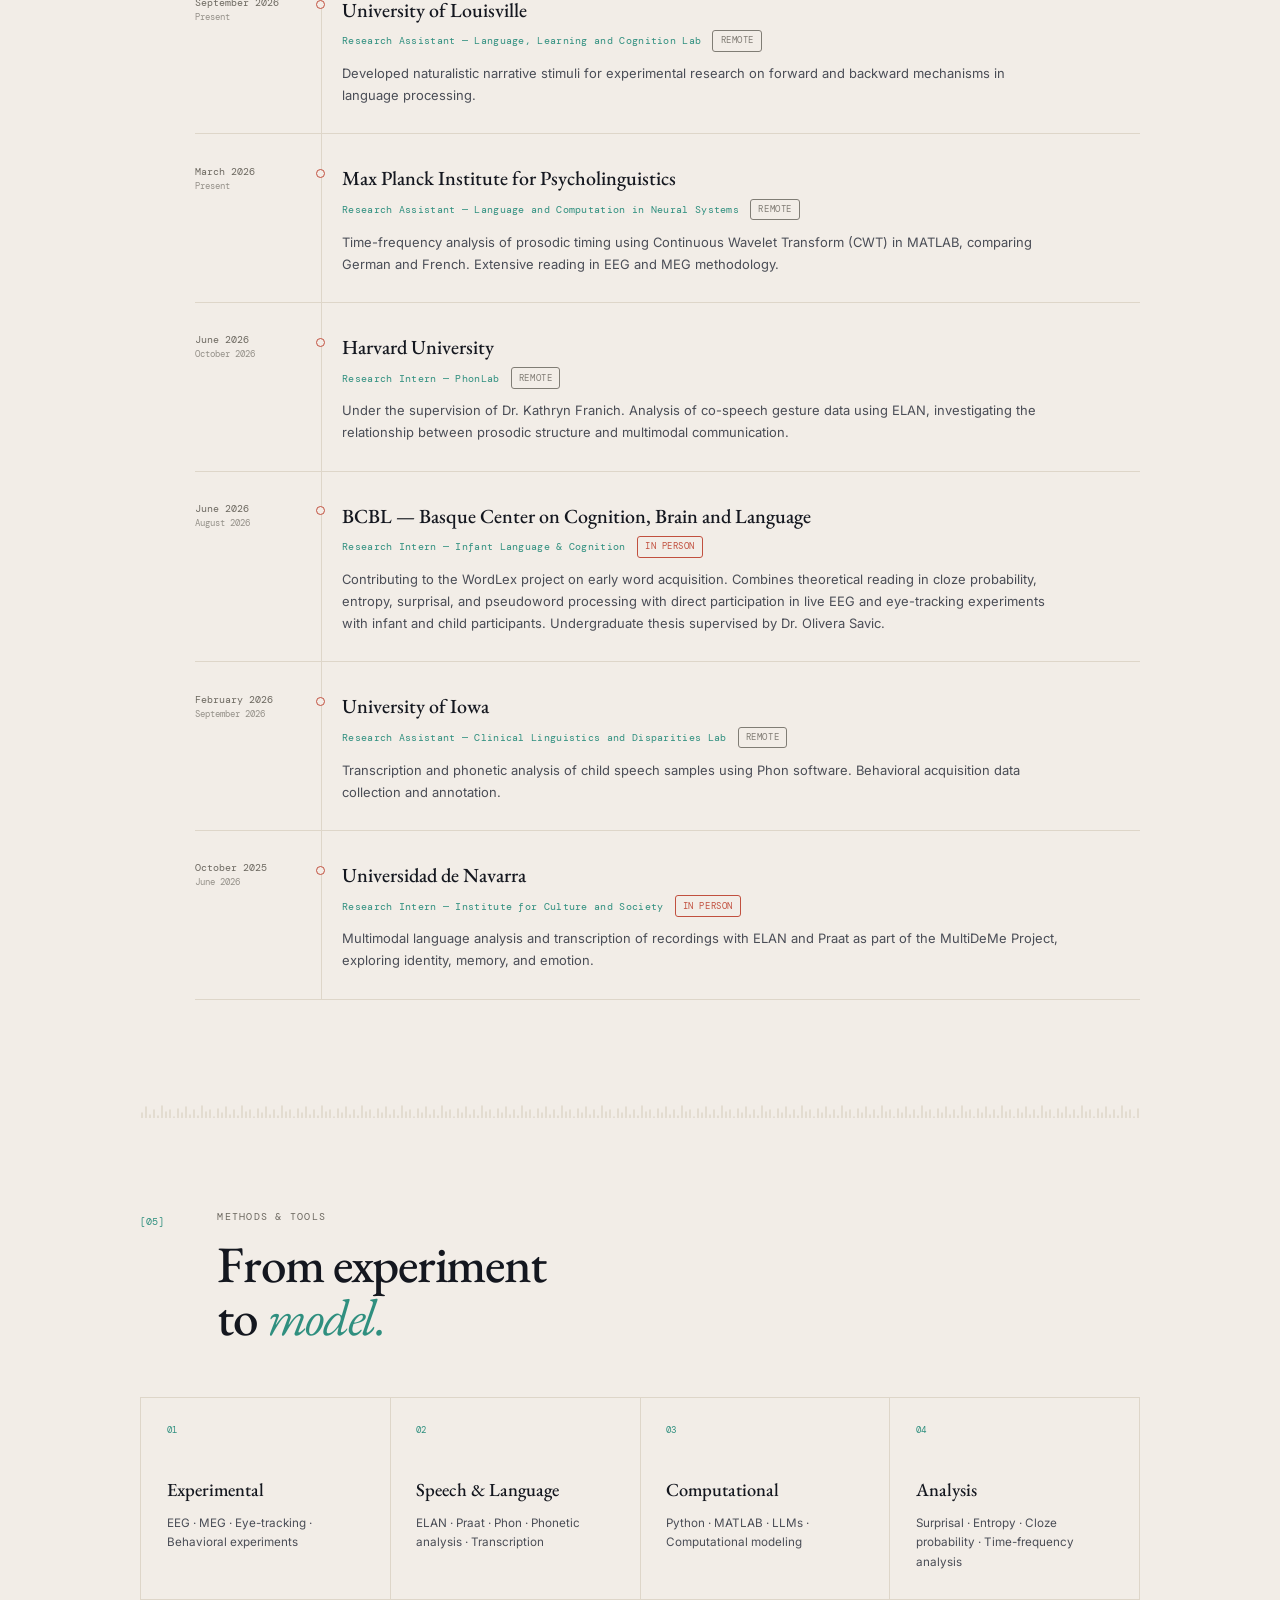
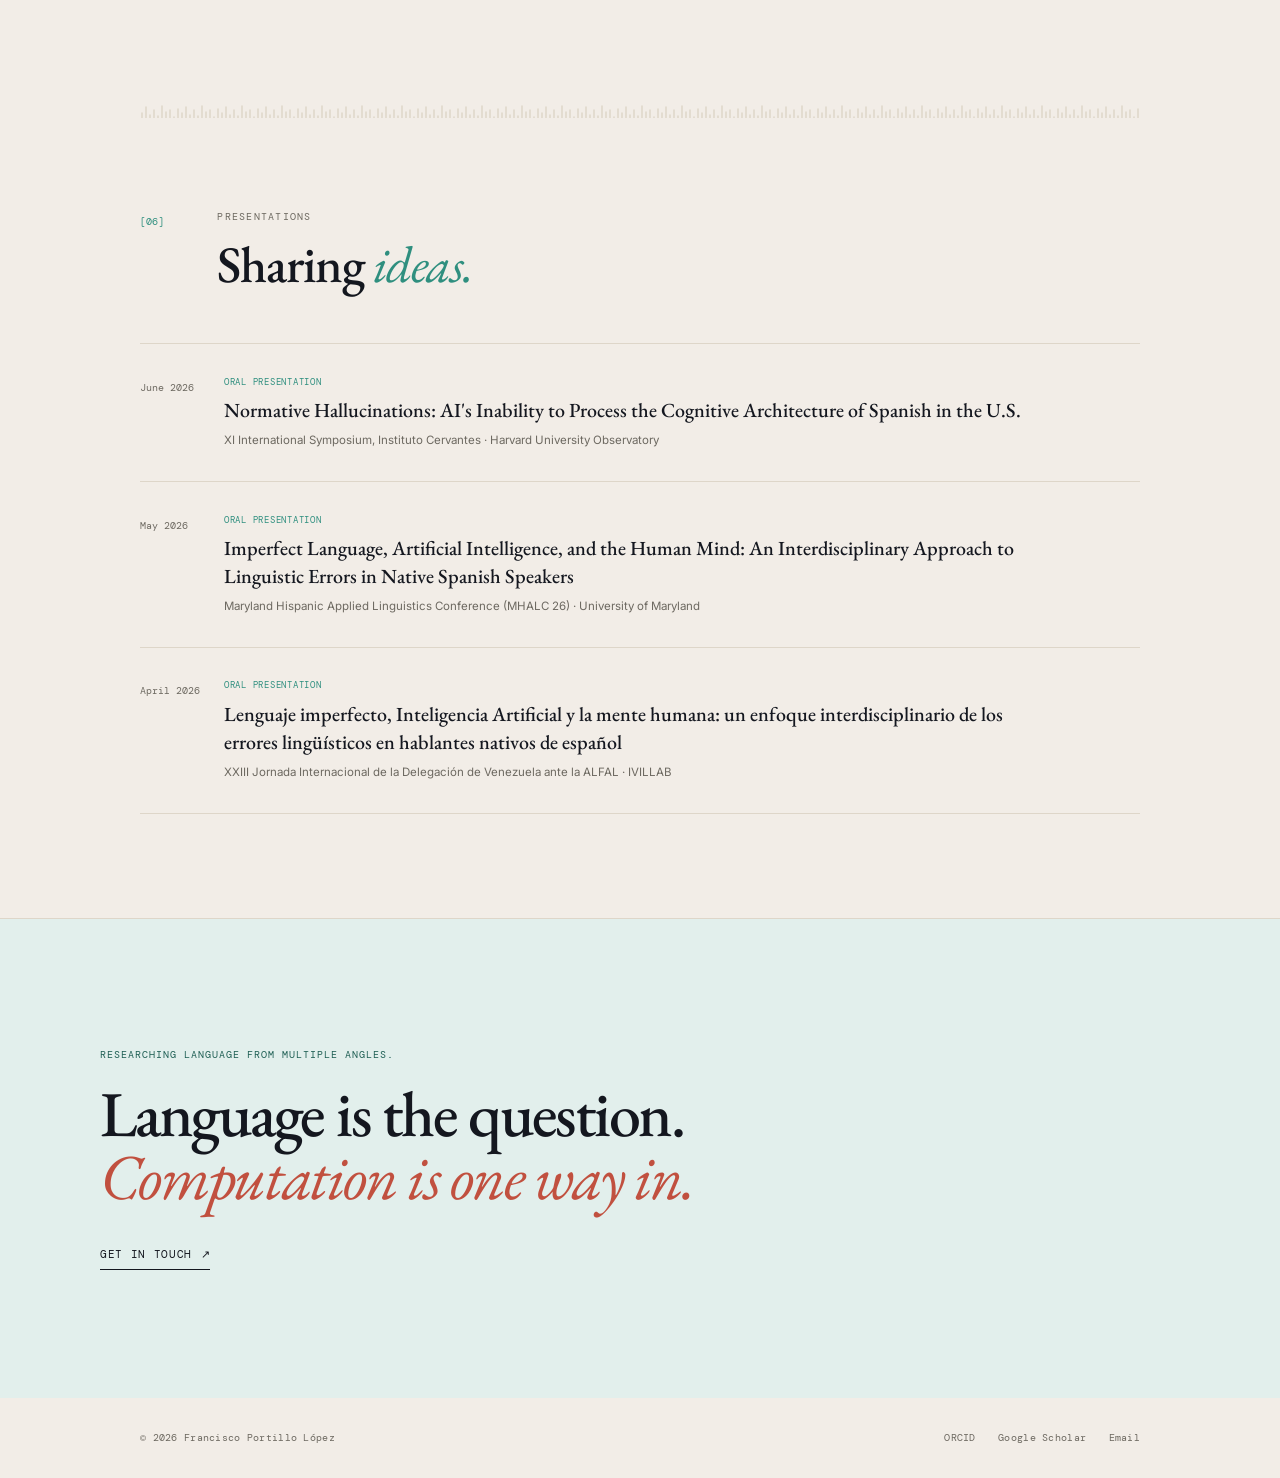
==== commit c13188e1: "Remove June 2026 position article section Removed an article section for a position from June 2026." ====
--- a/index.html
+++ b/index.html
@@ -962,17 +962,6 @@
         </article>
         
 
-        <article class="position-item">
-
-            <div class="position-period">
-                <span>June 2026</span>
-                <small>Present</small>
-            </div>
-
-
-            
-
-
 
         <article class="position-item">
 
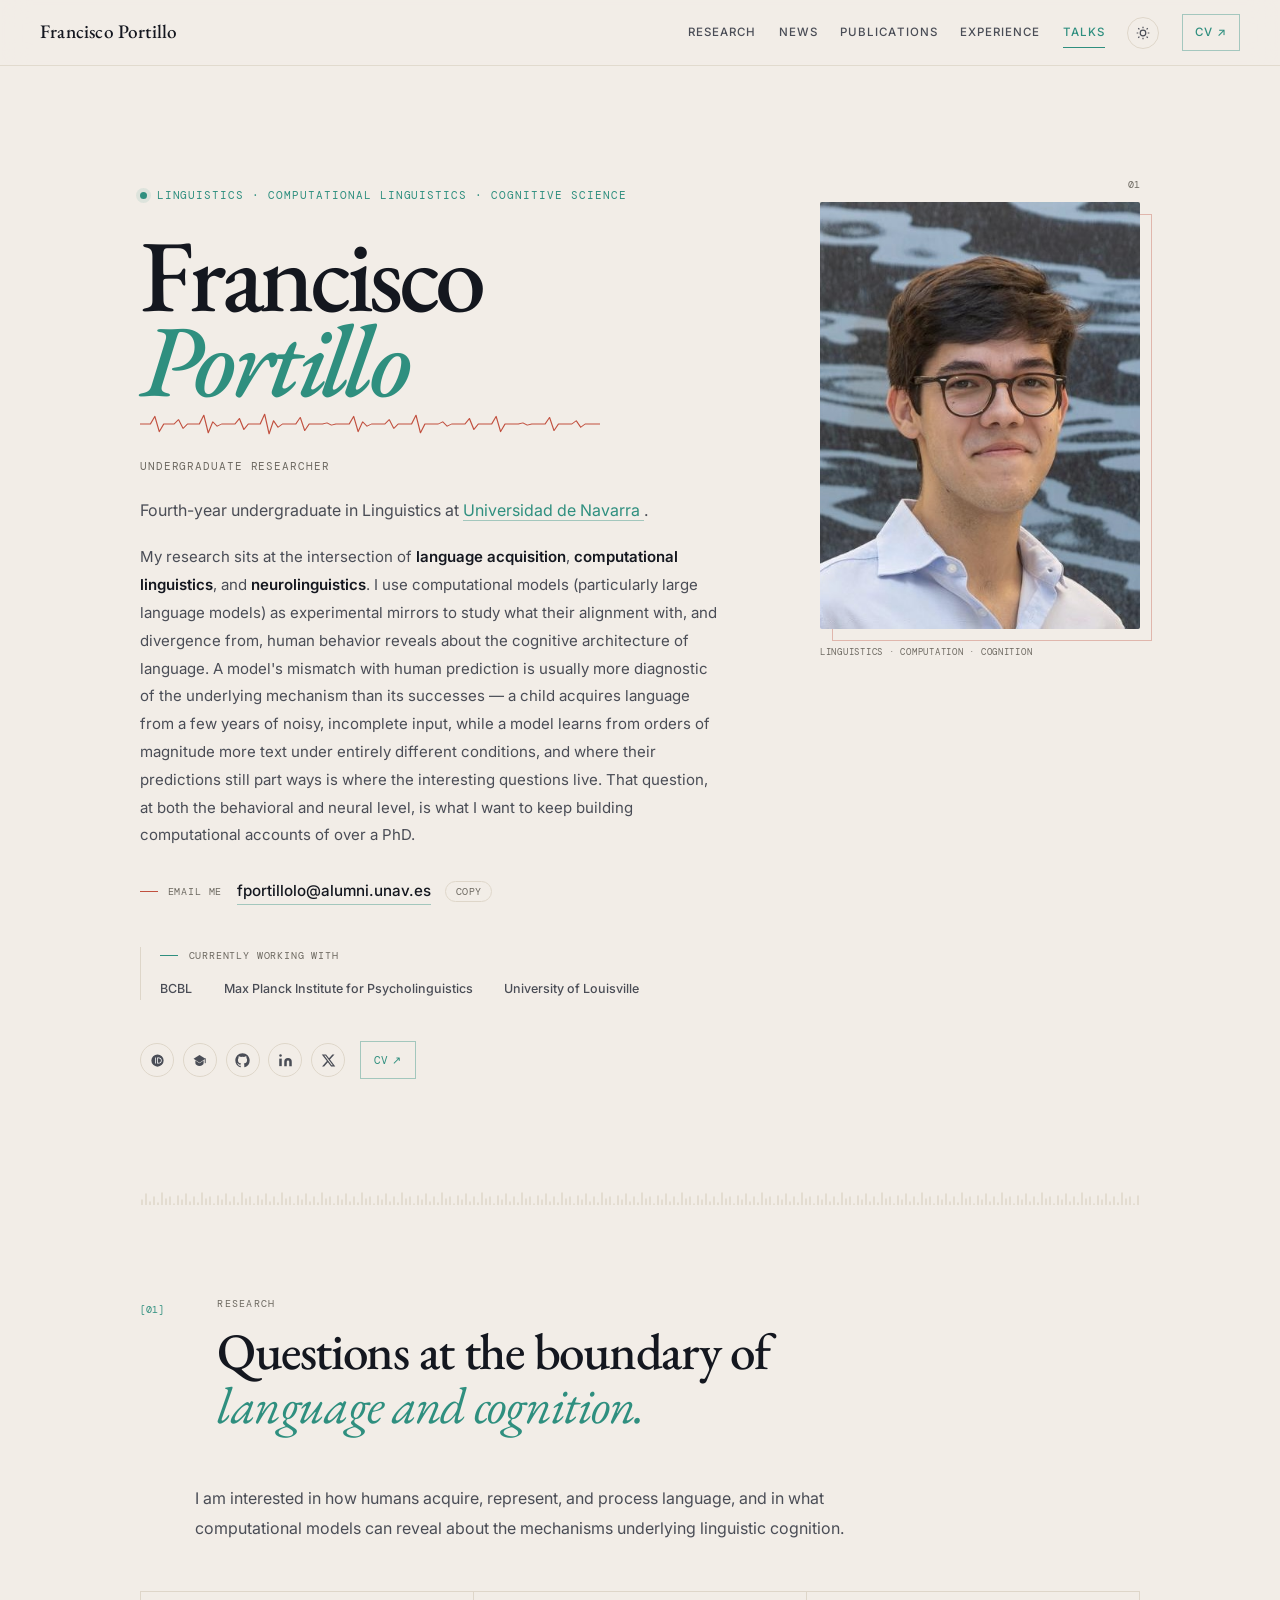
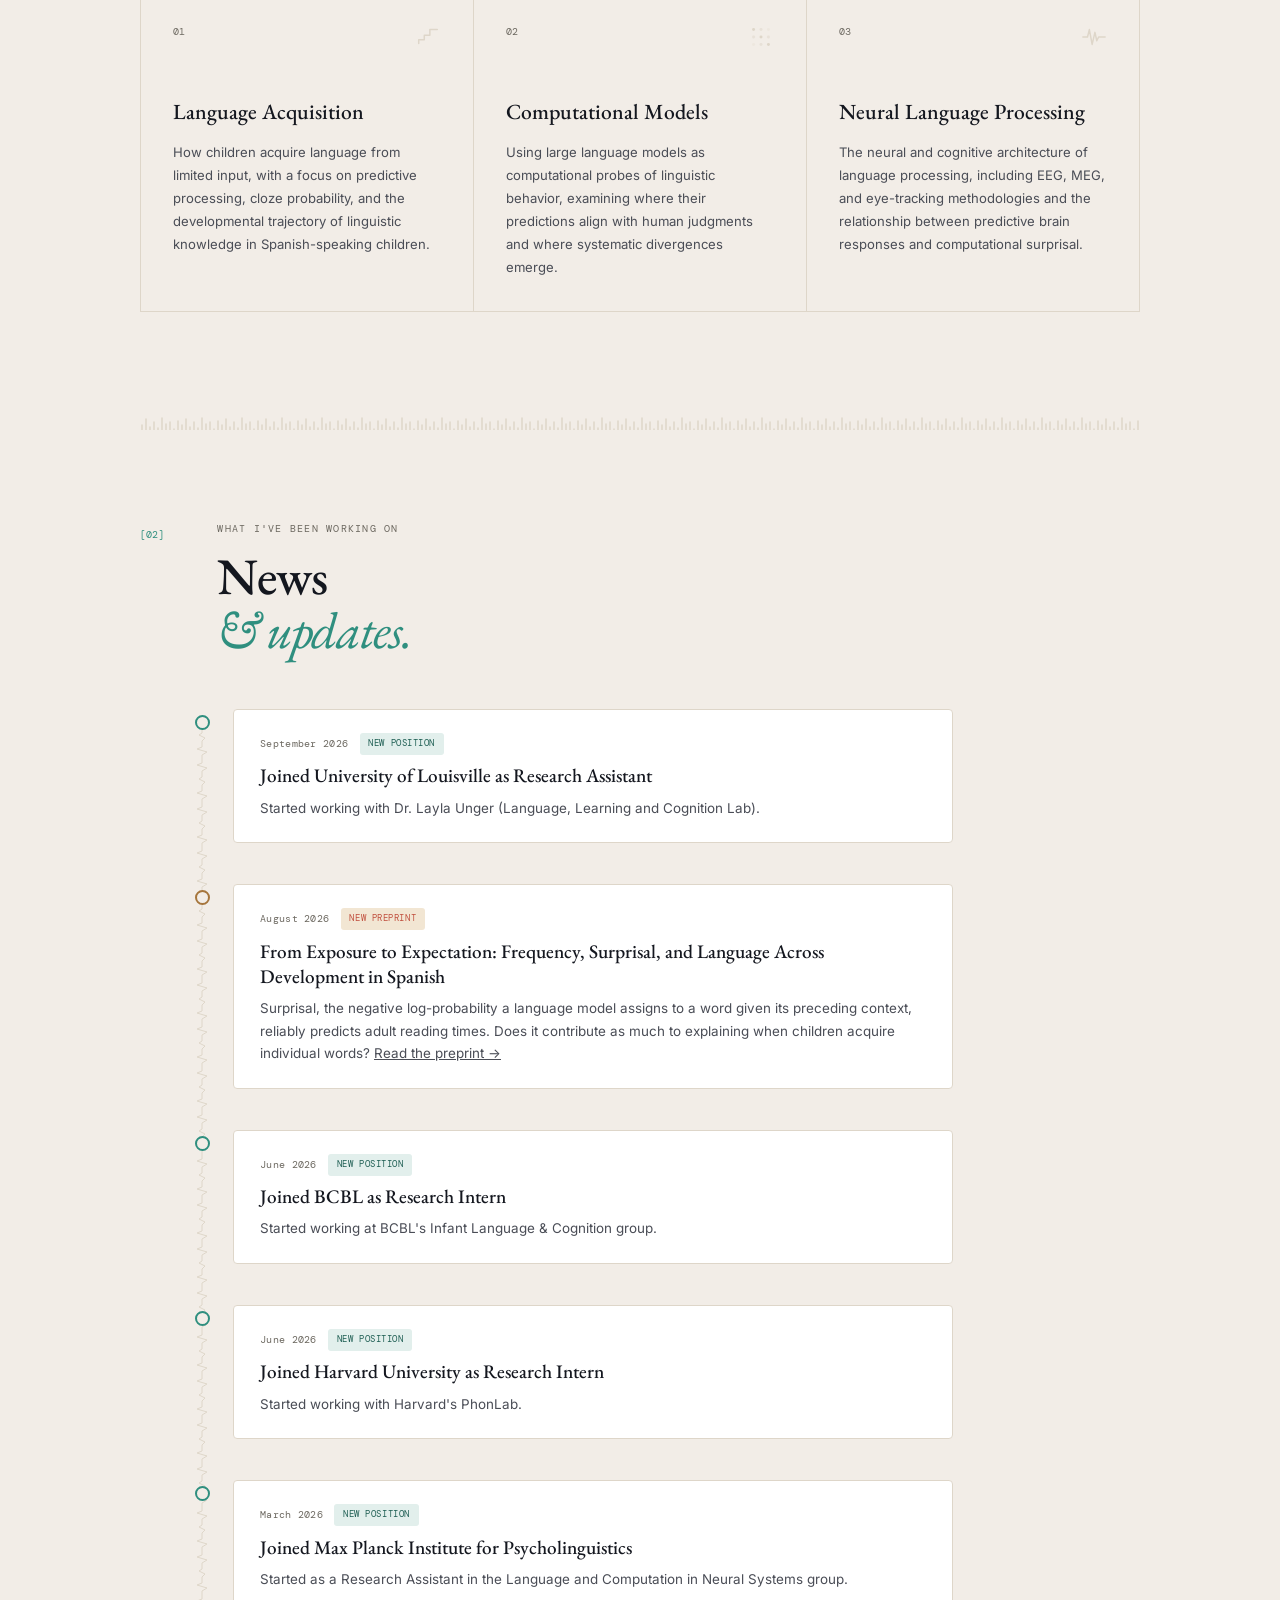
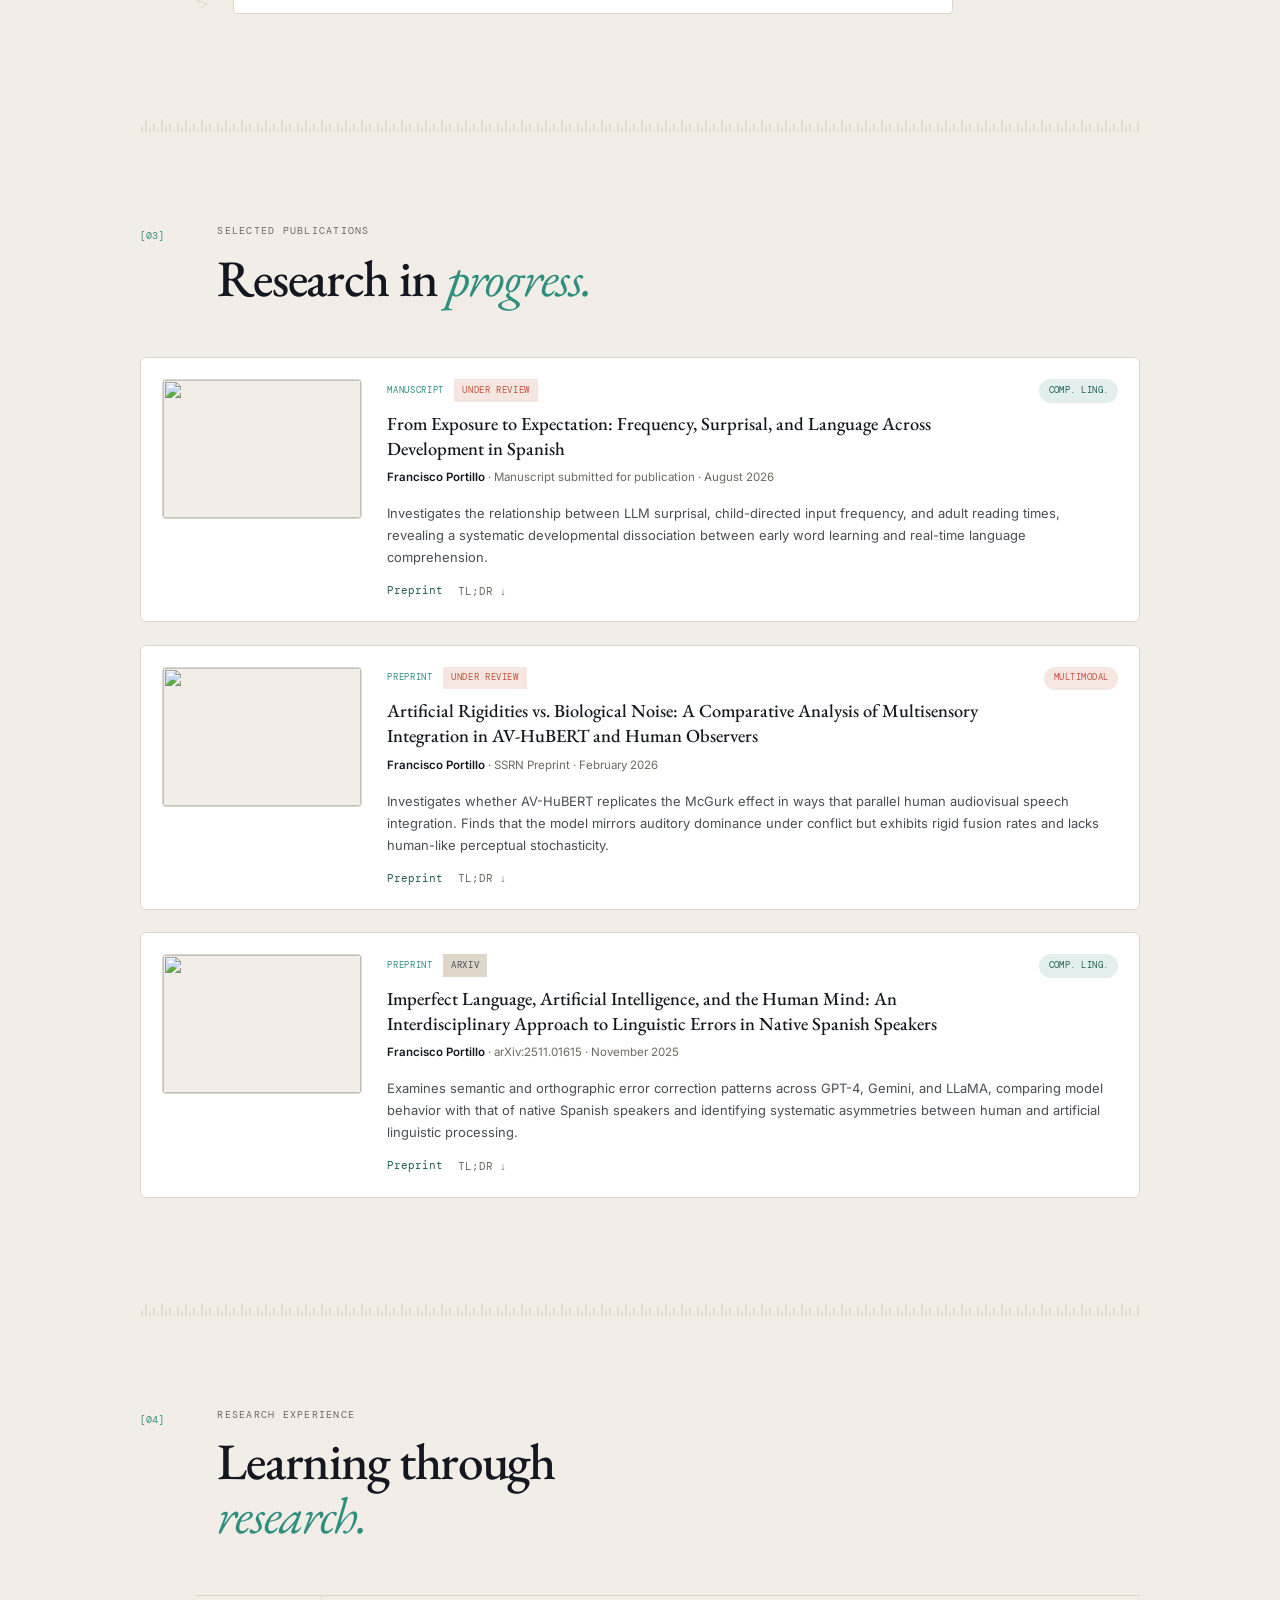
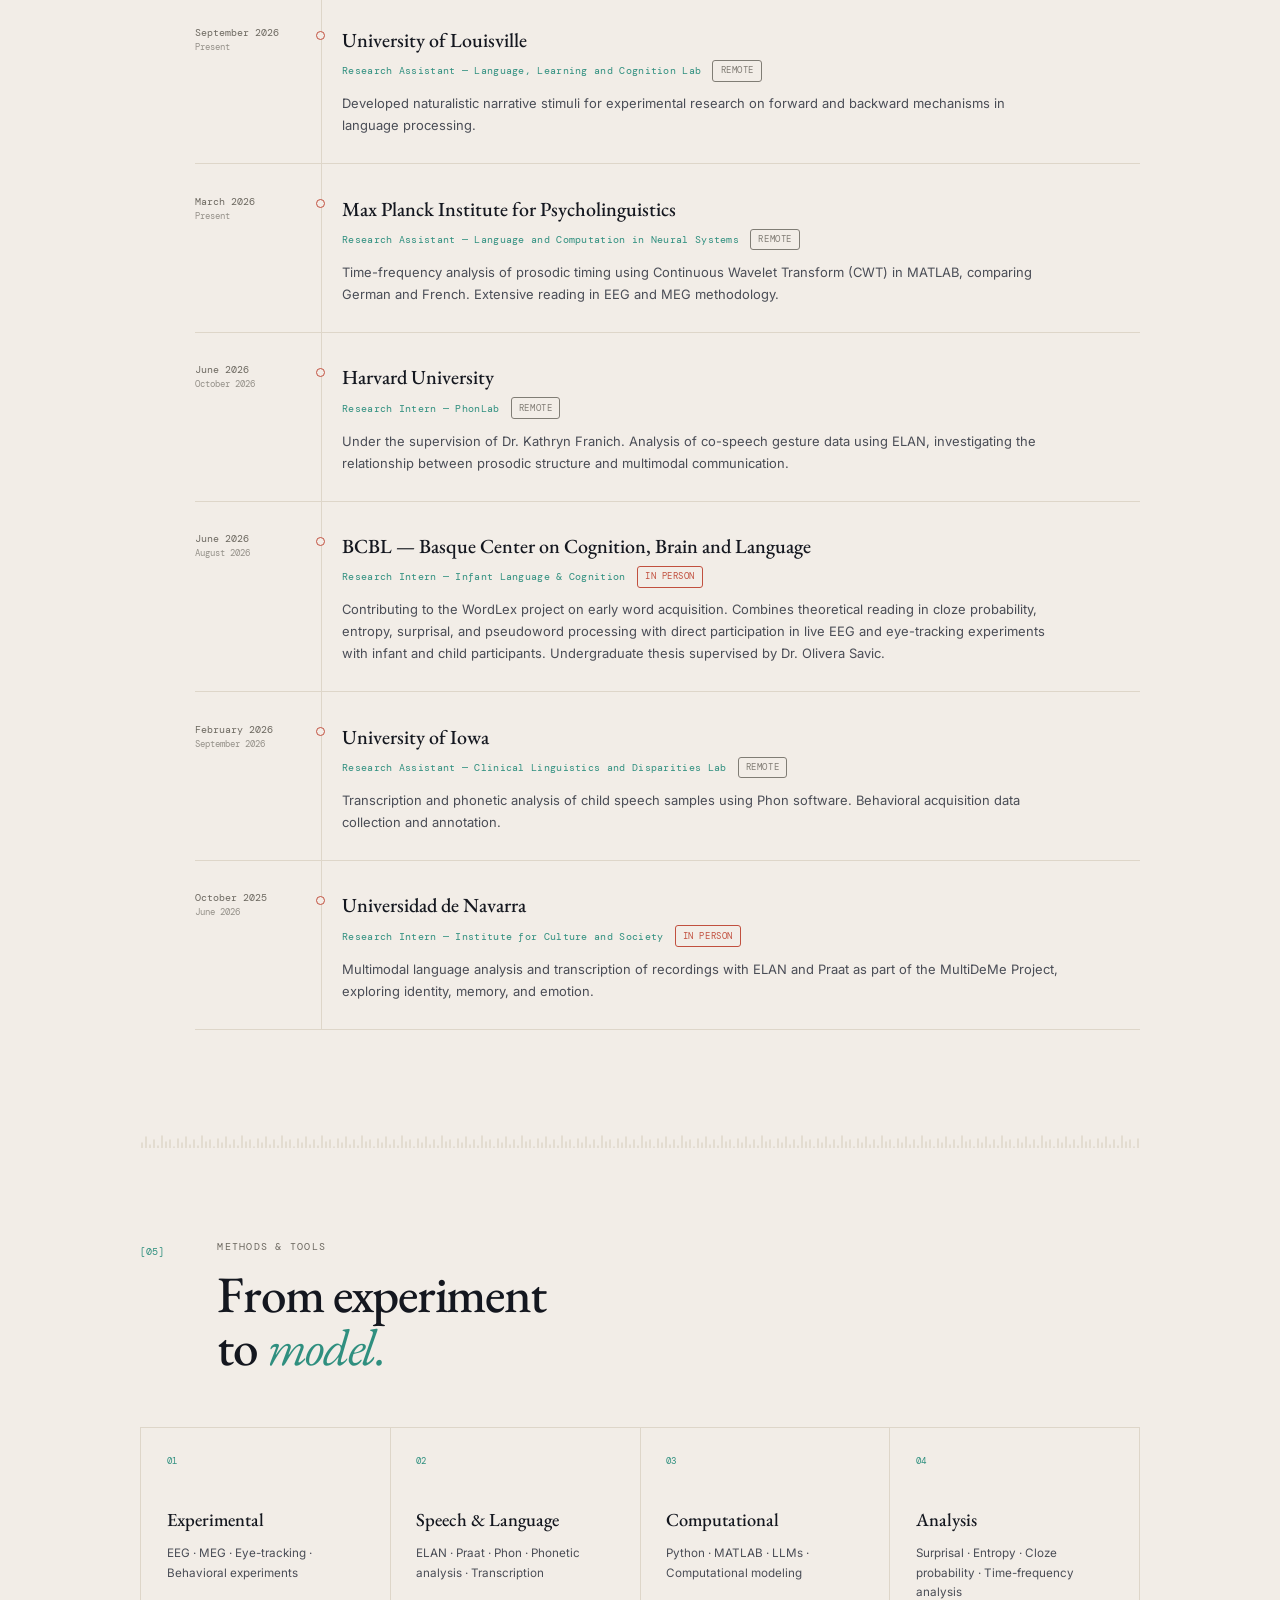
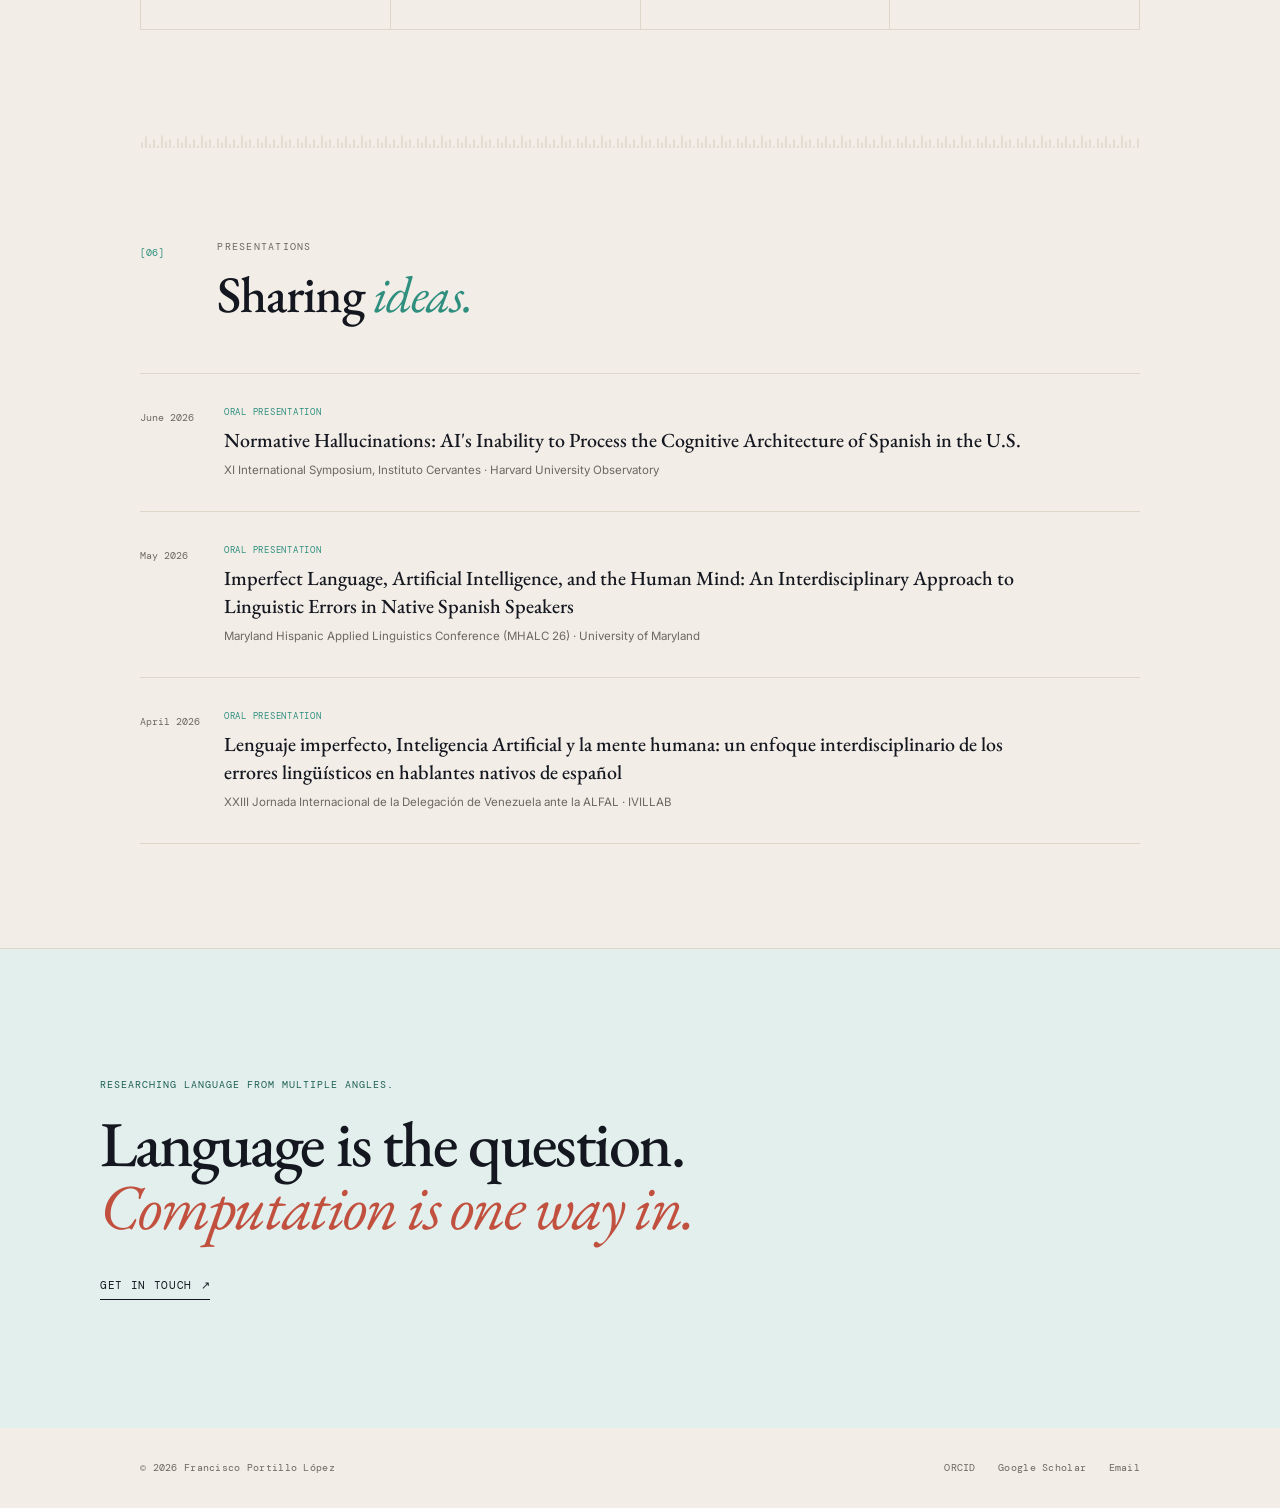
==== commit fc89e6c2: "Add files via upload" ====
--- a/index.html
+++ b/index.html
@@ -246,6 +246,27 @@
             </p>
 
 
+            <!-- EMAIL -->
+
+            <div class="hero-email reveal reveal-delay-3">
+
+                <span class="hero-email-label">Email me</span>
+
+                <a href="mailto:fportillolo@alumni.unav.es"
+                   class="hero-email-link">
+                    fportillolo@alumni.unav.es
+                </a>
+
+                <button type="button"
+                        class="copy-email"
+                        data-email="fportillolo@alumni.unav.es"
+                        aria-label="Copy email address">
+                    Copy
+                </button>
+
+            </div>
+
+
             <!-- CURRENT RESEARCH -->
 
             <div class="current-work reveal reveal-delay-4">
@@ -290,36 +311,6 @@
             <!-- SOCIAL / ACADEMIC LINKS -->
 
             <div class="contact-row reveal reveal-delay-4">
-
-                <!-- Email -->
-
-                <a href="mailto:fportillolo@alumni.unav.es"
-                   class="contact-link email-link"
-                   aria-label="Email Francisco Portillo">
-
-                    <svg viewBox="0 0 24 24"
-                         fill="none"
-                         stroke="currentColor"
-                         stroke-width="1.8"
-                         aria-hidden="true">
-
-                        <rect x="2"
-                              y="4"
-                              width="20"
-                              height="16"
-                              rx="2"/>
-
-                        <path d="m2 7 10 7 10-7"/>
-
-                    </svg>
-
-                    <span>fportillolo@alumni.unav.es</span>
-
-                </a>
-
-
-                <div class="social-divider"></div>
-
 
                 <!-- ORCID -->
 
@@ -624,8 +615,7 @@
 
         </div>
     </article>
-    
-<div class="news-timeline">
+
 <article class="news-node" data-type="publication">
     <span class="node-marker"></span>
     <div class="node-content">
@@ -757,11 +747,12 @@
                     <a href="https://arxiv.org/abs/2608.22452"
                        target="_blank"
                        rel="noopener noreferrer">
-                    From Exposure to Expectation: Frequency, Surprisal, and Language Across Development in Spanish
+                        From Exposure to Expectation: Frequency, Surprisal, and Language Across Development in Spanish
+
+                        <span class="title-arrow">↗</span>
+
+                    </a>
                 </h3>
-                        <span class="title-arrow">↗</span>
-
-                    </a>
 
 
                 <p class="pub-meta">
@@ -995,8 +986,6 @@
 
         </article>
 
-
-        </article>
 
          <article class="position-item">
 
@@ -1588,6 +1577,26 @@
 document.addEventListener("keydown", (e) => {
     if (e.key === "Escape") closeLightbox();
 });
+
+
+/* -------------------------
+   COPY EMAIL
+------------------------- */
+document.querySelectorAll(".copy-email").forEach(btn => {
+    btn.addEventListener("click", async () => {
+        try {
+            await navigator.clipboard.writeText(btn.dataset.email);
+            btn.textContent = "Copied ✓";
+            btn.classList.add("copied");
+            setTimeout(() => {
+                btn.textContent = "Copy";
+                btn.classList.remove("copied");
+            }, 1600);
+        } catch (e) {
+            /* si el navegador no deja copiar, el enlace mailto sigue funcionando */
+        }
+    });
+});
 </script>
 
 </body>
--- a/style.css
+++ b/style.css
@@ -774,6 +774,136 @@
 
 
 /* =========================================================
+   HERO EMAIL
+   ========================================================= */
+
+.hero-email {
+
+    display: flex;
+
+    align-items: center;
+
+    flex-wrap: wrap;
+
+    gap: 0.5rem 0.9rem;
+
+    margin-top: 1.8rem;
+
+}
+
+
+.hero-email-label {
+
+    display: inline-flex;
+
+    align-items: center;
+
+    gap: 0.6rem;
+
+    color: var(--ink-muted);
+
+    font-family: var(--mono);
+
+    font-size: 0.64rem;
+
+    letter-spacing: 0.08em;
+
+    text-transform: uppercase;
+
+}
+
+
+.hero-email-label::before {
+
+    content: "";
+
+    width: 18px;
+    height: 1px;
+
+    background: var(--coral);
+
+}
+
+
+.hero-email-link {
+
+    color: var(--ink);
+
+    font-size: 0.95rem;
+
+    font-weight: 500;
+
+    text-decoration: none;
+
+    border-bottom: 1px solid rgba(47, 143, 127, 0.4);
+
+    transition:
+        color 0.2s ease,
+        border-color 0.2s ease;
+
+}
+
+
+.hero-email-link:hover {
+
+    color: var(--accent);
+
+    border-color: var(--accent);
+
+}
+
+
+.copy-email {
+
+    padding: 0.18rem 0.6rem;
+
+    color: var(--ink-muted);
+
+    background: transparent;
+
+    font-family: var(--mono);
+
+    font-size: 0.6rem;
+
+    letter-spacing: 0.06em;
+
+    text-transform: uppercase;
+
+    border: 1px solid var(--rule);
+
+    border-radius: 999px;
+
+    cursor: pointer;
+
+    transition:
+        color 0.2s ease,
+        border-color 0.2s ease,
+        background 0.2s ease;
+
+}
+
+
+.copy-email:hover {
+
+    color: var(--accent);
+
+    border-color: var(--accent);
+
+}
+
+
+.copy-email.copied {
+
+    color: var(--accent-dark);
+
+    background: var(--accent-light);
+
+    border-color: var(--accent);
+
+}
+
+
+/* =========================================================
    CURRENT WORK
    ========================================================= */
 
@@ -922,37 +1052,6 @@
     justify-content: center;
 
     text-decoration: none;
-
-}
-
-
-.email-link {
-
-    gap: 0.45rem;
-
-    margin-right: 0.4rem;
-
-    color: var(--ink-soft);
-
-    font-size: 0.72rem;
-
-    transition:
-        color 0.25s ease;
-
-}
-
-
-.email-link svg {
-
-    width: 15px;
-    height: 15px;
-
-}
-
-
-.email-link:hover {
-
-    color: var(--accent);
 
 }
 
@@ -3143,19 +3242,6 @@
     }
 
 
-    .email-link span {
-
-        max-width: 190px;
-
-        overflow: hidden;
-
-        text-overflow: ellipsis;
-
-        white-space: nowrap;
-
-    }
-
-
     .interests-grid {
 
         grid-template-columns: 1fr;
